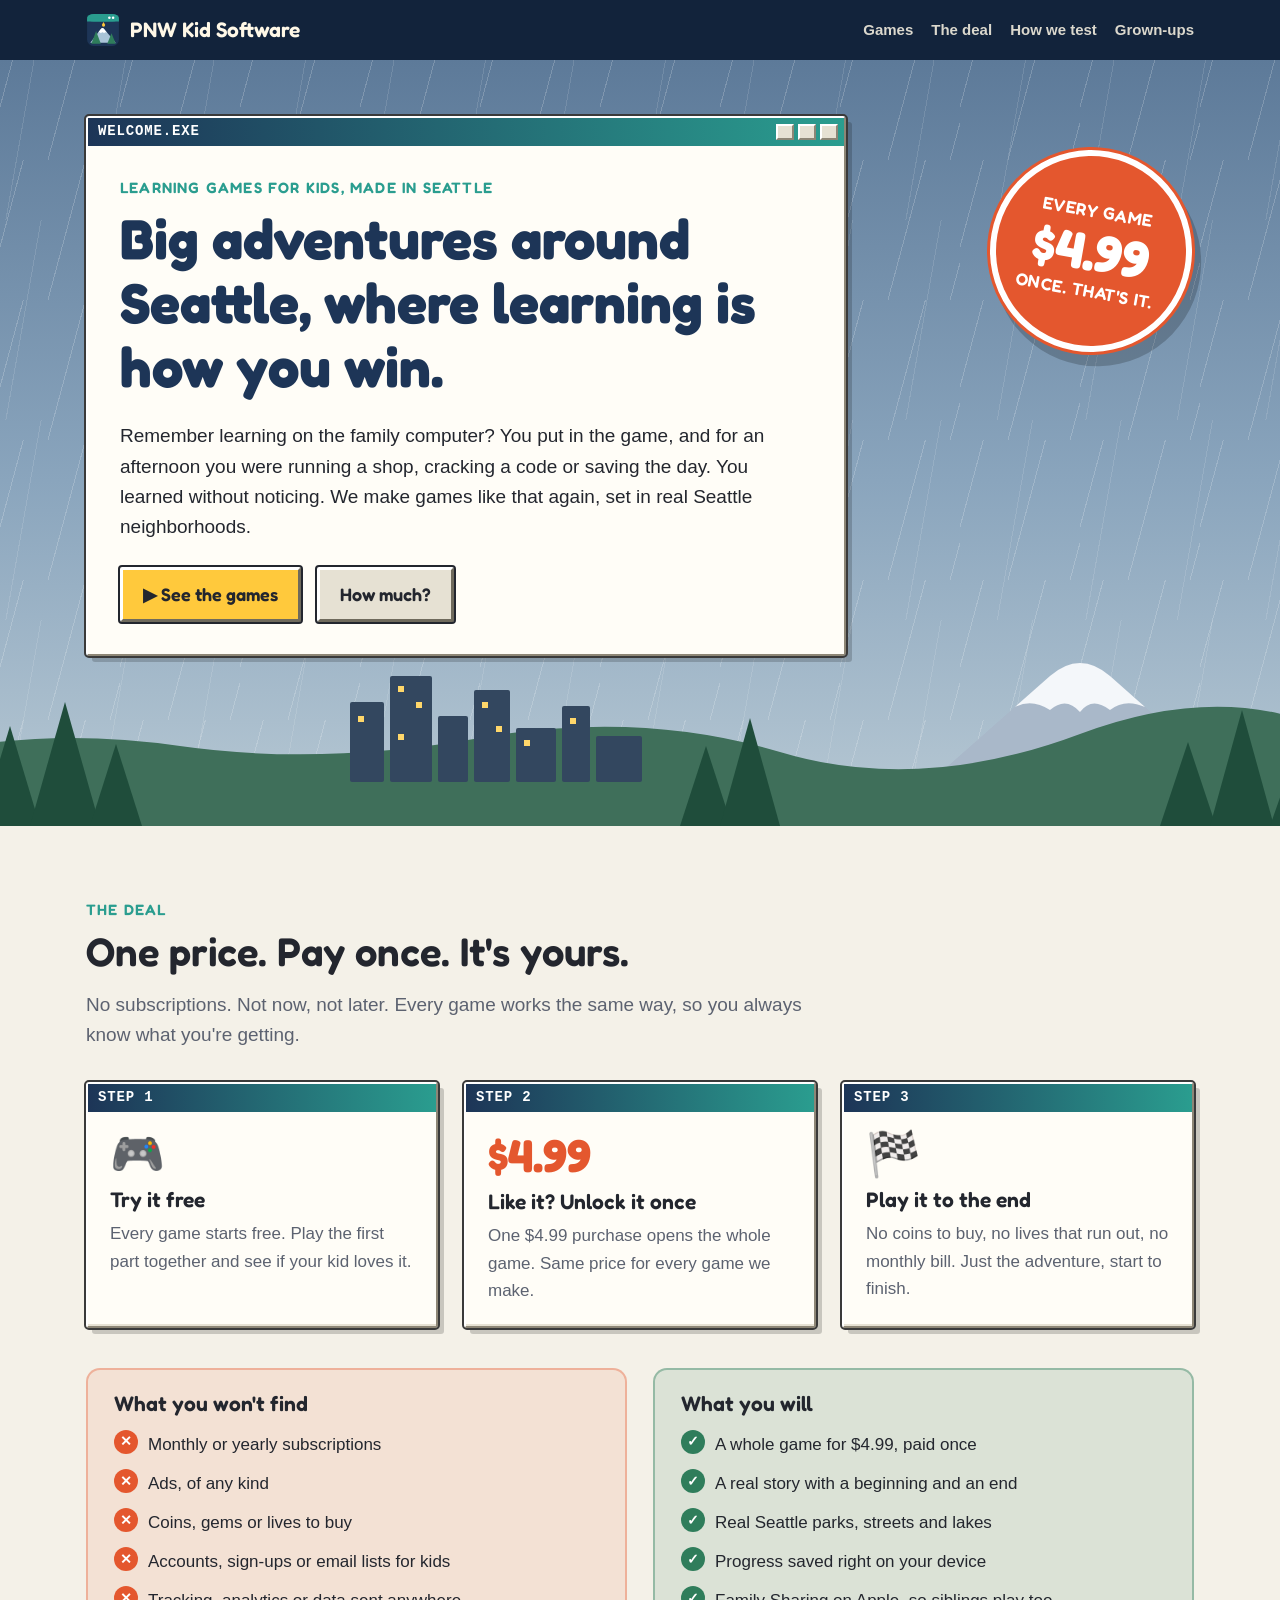
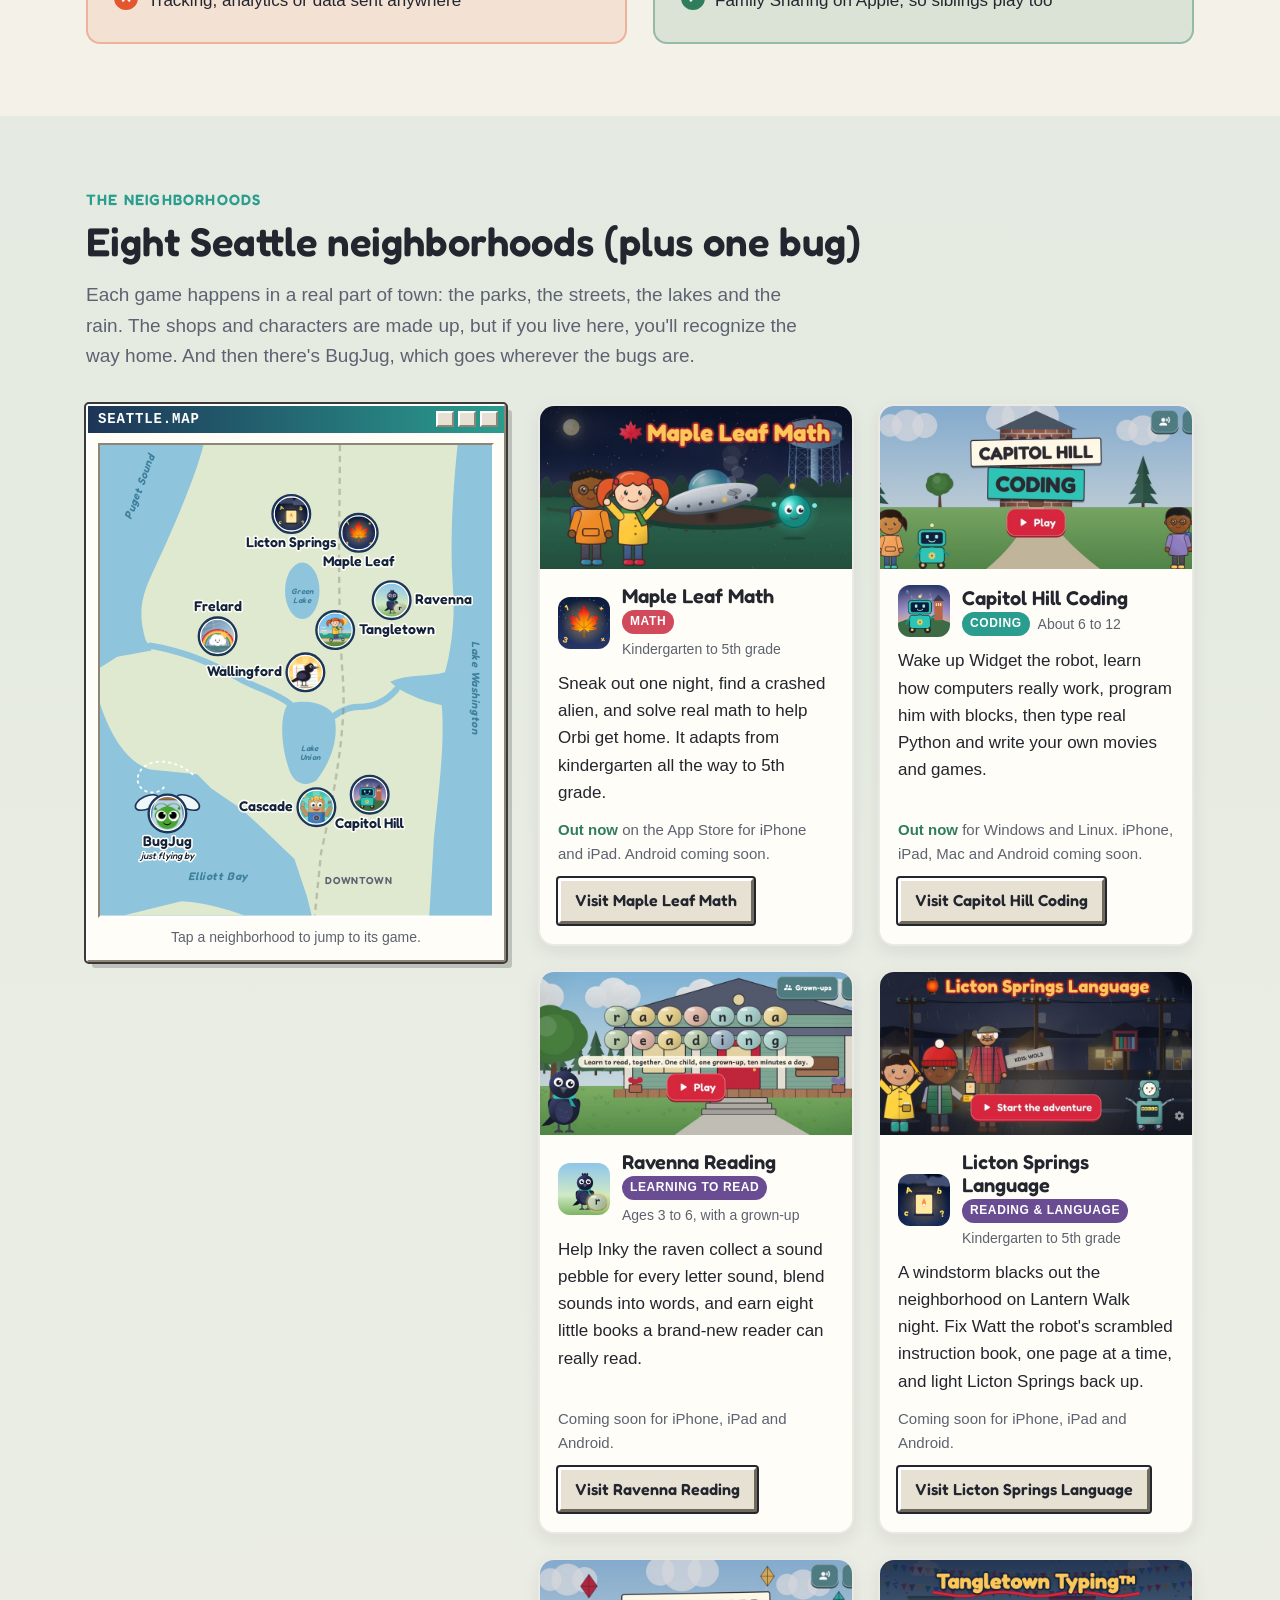
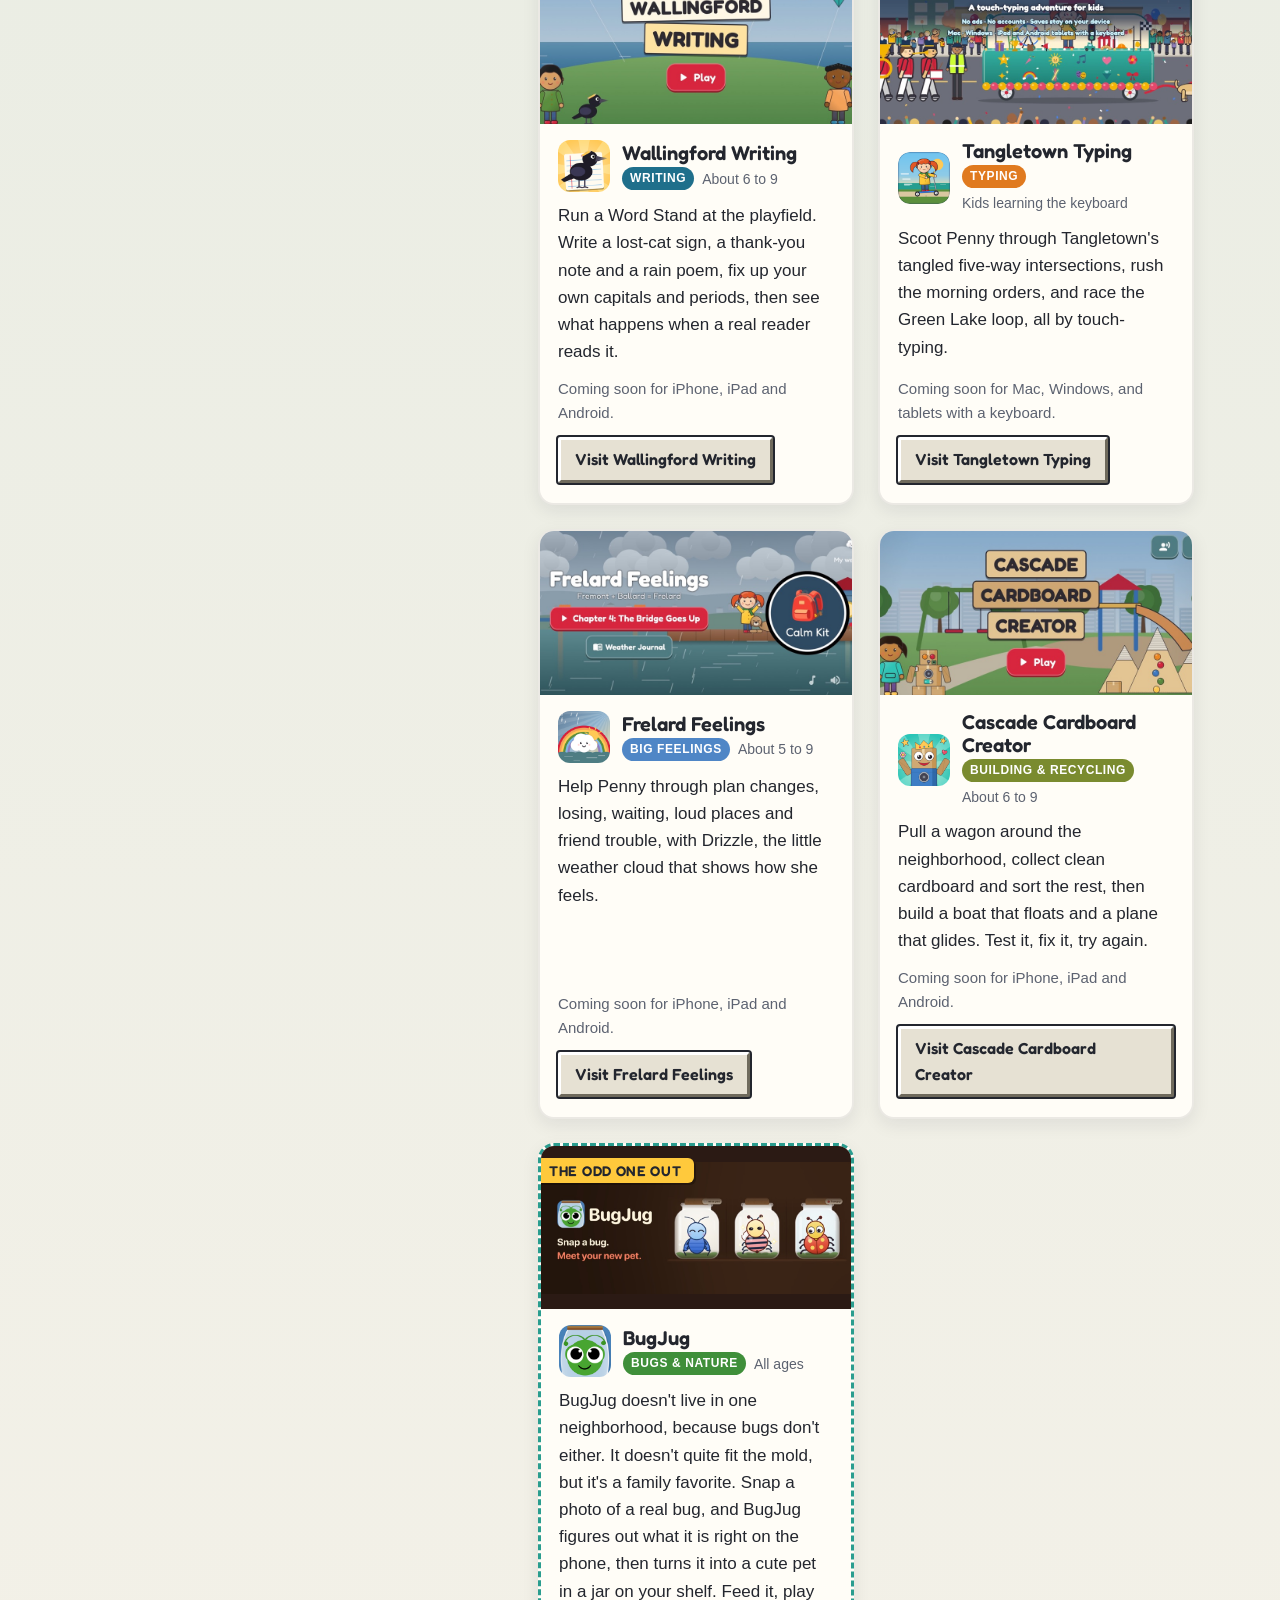
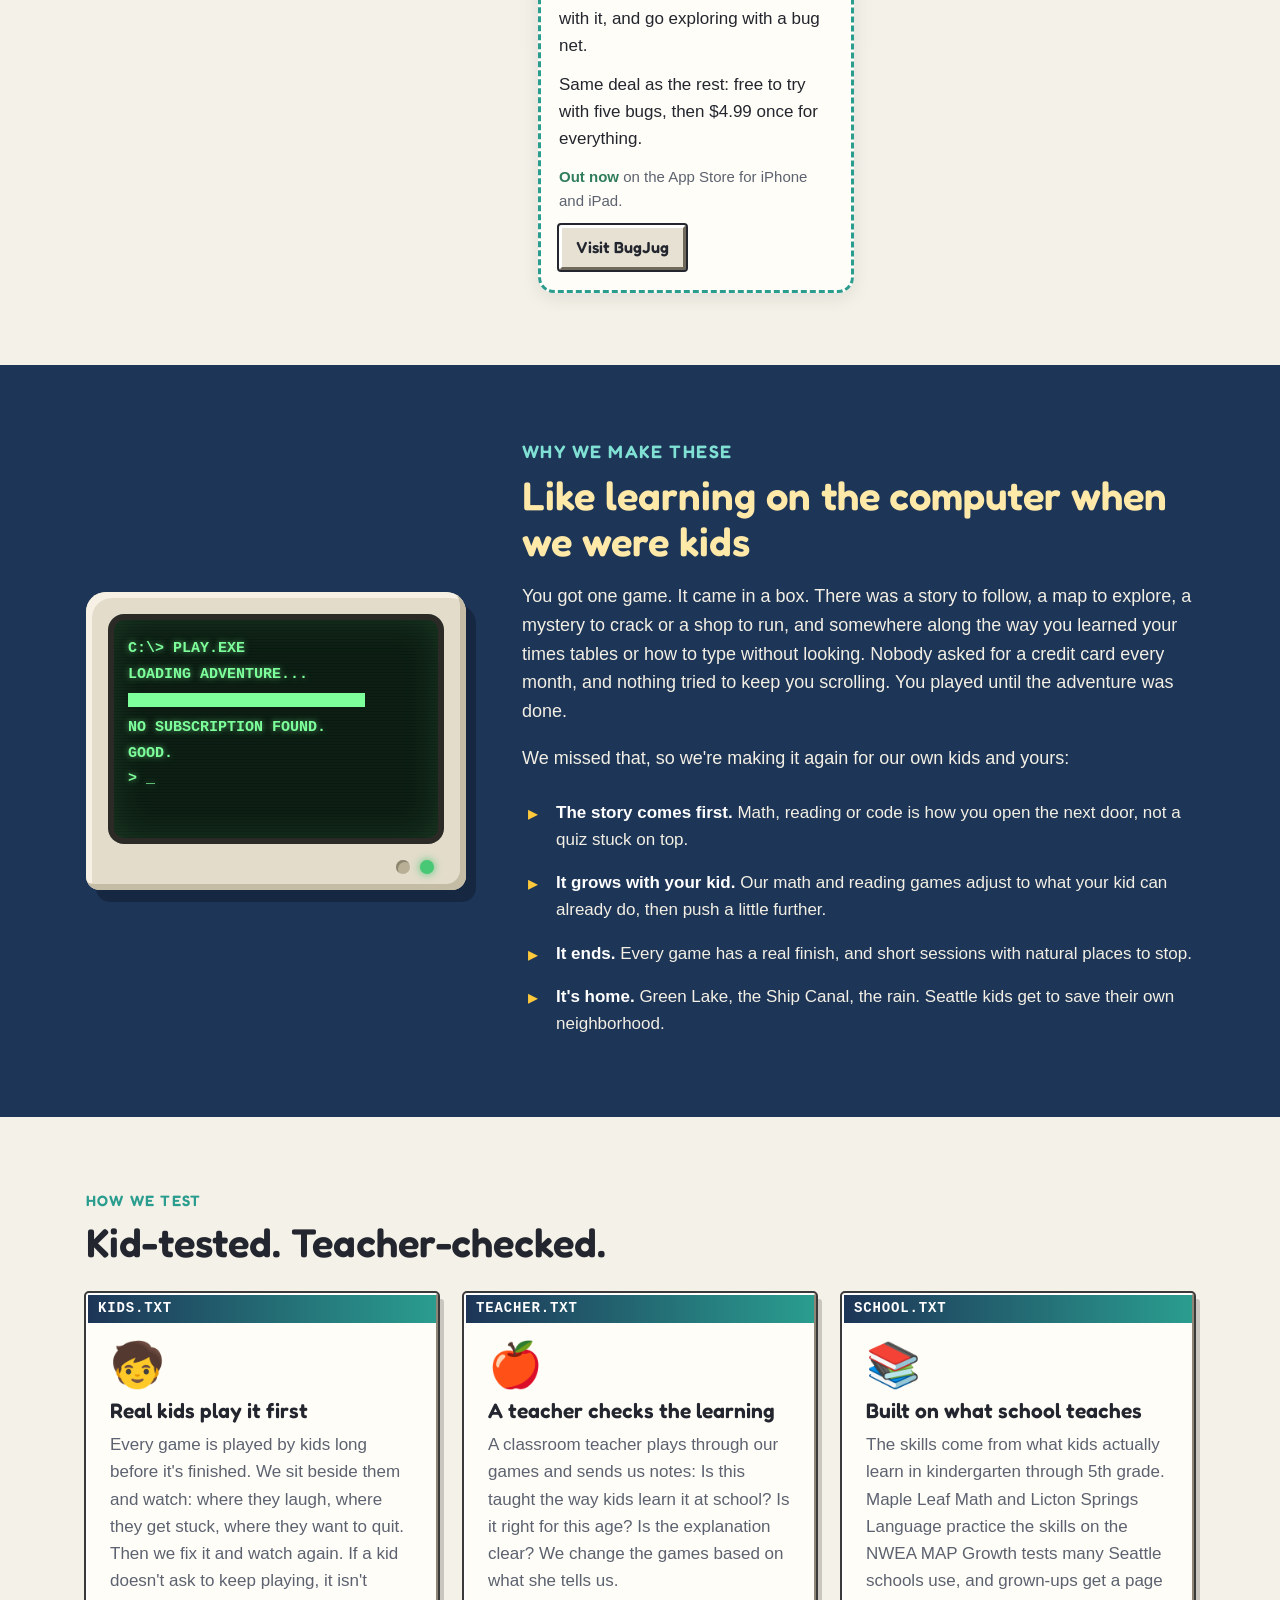
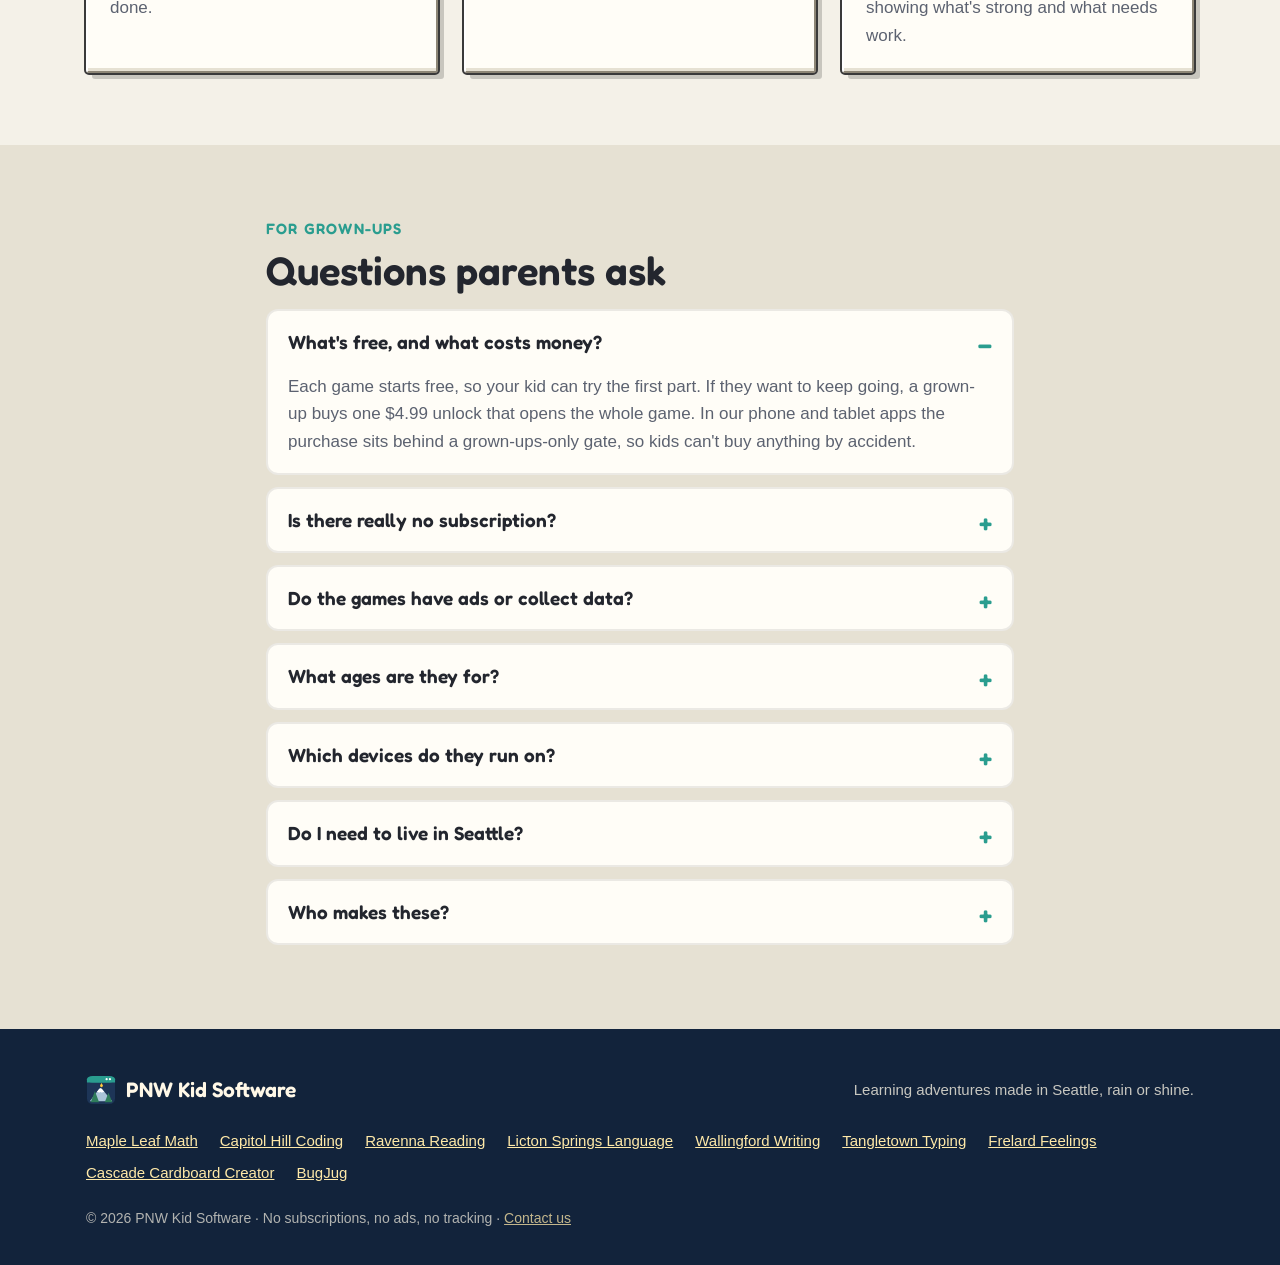
==== index.html @ d54034fb "Link the Licton Springs Language and Tangletown Typing sites Co-Authored-By: Claude Opus 5.5 <norepl" ====
<!doctype html>
<html lang="en">
<head>
<meta charset="utf-8">
<meta name="viewport" content="width=device-width, initial-scale=1">
<title>PNW Kid Software: Seattle Learning Adventures</title>
<meta name="description" content="Learning games for kids, set in real Seattle neighborhoods. Math, reading, writing, typing, coding, building and big feelings. Every game is free to try, then $4.99 once for the whole thing. No subscriptions, no ads, no accounts, no tracking. Kid-tested and teacher-checked.">
<meta name="theme-color" content="#1d3557">
<meta property="og:title" content="PNW Kid Software: Seattle Learning Adventures">
<meta property="og:description" content="Learning games like the ones we grew up with, set in real Seattle neighborhoods. Free to try, then $4.99 once. No subscriptions, ever.">
<meta property="og:type" content="website">
<link rel="icon" href="favicon.svg" type="image/svg+xml">
<link rel="stylesheet" href="style.css">
</head>
<body>

<header class="bar">
  <div class="wrap">
    <a class="brand" href="#top" aria-label="PNW Kid Software, home">
      <img src="favicon.svg" alt="" width="34" height="34">
      <span>PNW Kid Software</span>
    </a>
    <nav aria-label="Sections">
      <a href="#games">Games</a>
      <a href="#deal">The deal</a>
      <a href="#tested">How we test</a>
      <a href="#grownups">Grown-ups</a>
    </nav>
  </div>
</header>

<main id="top">

<!-- ============ Hero: a rainy Seattle desktop with one big window ============ -->
<section class="hero">
  <div class="rain" aria-hidden="true"></div>
  <svg class="skyline" viewBox="0 0 1440 220" preserveAspectRatio="xMidYMax slice" aria-hidden="true">
    <path class="mtn" d="M960 220 L1130 70 Q1160 44 1190 70 L1360 220 Z"/>
    <path class="snow" d="M1095 101 L1130 70 Q1160 44 1190 70 L1225 101 Q1205 92 1190 104 Q1172 90 1160 106 Q1146 90 1130 104 Q1112 92 1095 101 Z"/>
    <path class="hills" d="M0 220 V150 Q120 120 260 140 T560 132 T860 146 T1160 128 T1440 140 V220 Z"/>
    <g class="town">
      <rect x="430" y="96" width="34" height="80" rx="2"/><rect x="470" y="70" width="42" height="106" rx="2"/>
      <rect x="518" y="110" width="30" height="66" rx="2"/><rect x="554" y="84" width="36" height="92" rx="2"/>
      <rect x="596" y="122" width="40" height="54" rx="2"/><rect x="642" y="100" width="28" height="76" rx="2"/>
      <rect x="676" y="130" width="46" height="46" rx="2"/>
    </g>
    <g class="lights">
      <rect x="478" y="80" width="6" height="6"/><rect x="496" y="96" width="6" height="6"/><rect x="478" y="128" width="6" height="6"/>
      <rect x="562" y="96" width="6" height="6"/><rect x="576" y="120" width="6" height="6"/><rect x="438" y="110" width="6" height="6"/>
      <rect x="650" y="112" width="6" height="6"/><rect x="604" y="134" width="6" height="6"/>
    </g>
    <g class="trees">
      <path d="M60 220 L90 120 L120 220 Z"/><path d="M110 220 L145 96 L180 220 Z"/><path d="M170 220 L196 138 L222 220 Z"/>
      <path d="M760 220 L786 140 L812 220 Z"/><path d="M800 220 L830 112 L860 220 Z"/>
      <path d="M1240 220 L1268 136 L1296 220 Z"/><path d="M1290 220 L1322 104 L1354 220 Z"/><path d="M1350 220 L1376 146 L1402 220 Z"/>
    </g>
  </svg>

  <div class="wrap hero-inner">
    <div class="win hero-win">
      <div class="win-title"><span>WELCOME.EXE</span><span class="win-btns" aria-hidden="true"><i></i><i></i><i></i></span></div>
      <div class="win-body">
        <p class="kicker">Learning games for kids, made in Seattle</p>
        <h1>Big adventures around Seattle, where learning is how you win.</h1>
        <p class="lede">Remember learning on the family computer? You put in the game, and for an afternoon you were running a shop, cracking a code or saving the day. You learned without noticing. We make games like that again, set in real Seattle neighborhoods.</p>
        <div class="cta">
          <a class="btn btn-go" href="#games">&#9654;&nbsp;See the games</a>
          <a class="btn" href="#deal">How much?</a>
        </div>
      </div>
    </div>
    <div class="sticker" aria-label="Every game is $4.99, once. No subscription.">
      <span class="s-top">Every game</span>
      <span class="s-price">$4.99</span>
      <span class="s-bot">once. that's it.</span>
    </div>
  </div>
</section>

<!-- ============ The deal ============ -->
<section class="section deal" id="deal">
  <div class="wrap">
    <p class="kicker">The deal</p>
    <h2>One price. Pay once. It's yours.</h2>
    <p class="intro">No subscriptions. Not now, not later. Every game works the same way, so you always know what you're getting.</p>

    <ol class="steps">
      <li class="win">
        <div class="win-title"><span>STEP 1</span></div>
        <div class="win-body">
          <span class="big" aria-hidden="true">🎮</span>
          <h3>Try it free</h3>
          <p>Every game starts free. Play the first part together and see if your kid loves it.</p>
        </div>
      </li>
      <li class="win">
        <div class="win-title"><span>STEP 2</span></div>
        <div class="win-body">
          <span class="big price" aria-hidden="true">$4.99</span>
          <h3>Like it? Unlock it once</h3>
          <p>One $4.99 purchase opens the whole game. Same price for every game we make.</p>
        </div>
      </li>
      <li class="win">
        <div class="win-title"><span>STEP 3</span></div>
        <div class="win-body">
          <span class="big" aria-hidden="true">🏁</span>
          <h3>Play it to the end</h3>
          <p>No coins to buy, no lives that run out, no monthly bill. Just the adventure, start to finish.</p>
        </div>
      </li>
    </ol>

    <div class="compare">
      <div class="col no">
        <h3>What you won't find</h3>
        <ul>
          <li>Monthly or yearly subscriptions</li>
          <li>Ads, of any kind</li>
          <li>Coins, gems or lives to buy</li>
          <li>Accounts, sign-ups or email lists for kids</li>
          <li>Tracking, analytics or data sent anywhere</li>
        </ul>
      </div>
      <div class="col yes">
        <h3>What you will</h3>
        <ul>
          <li>A whole game for $4.99, paid once</li>
          <li>A real story with a beginning and an end</li>
          <li>Real Seattle parks, streets and lakes</li>
          <li>Progress saved right on your device</li>
          <li>Family Sharing on Apple, so siblings play too</li>
        </ul>
      </div>
    </div>
  </div>
</section>

<!-- ============ Games + map ============ -->
<section class="section games" id="games">
  <div class="wrap">
    <p class="kicker">The neighborhoods</p>
    <h2>Eight Seattle neighborhoods (plus one bug)</h2>
    <p class="intro">Each game happens in a real part of town: the parks, the streets, the lakes and the rain. The shops and characters are made up, but if you live here, you'll recognize the way home. And then there's BugJug, which goes wherever the bugs are.</p>

    <div class="games-layout">
      <div class="win map-win">
        <div class="win-title"><span>SEATTLE.MAP</span><span class="win-btns" aria-hidden="true"><i></i><i></i><i></i></span></div>
        <div class="win-body map-body">
          <svg class="map" viewBox="0 0 500 600" role="img" aria-labelledby="map-title">
            <title id="map-title">Map of Seattle showing the eight neighborhoods with a game</title>
            <defs>
              <clipPath id="round" clipPathUnits="objectBoundingBox"><circle cx=".5" cy=".5" r=".5"/></clipPath>
            </defs>
            <rect class="land" width="500" height="600"/>
            <!-- Puget Sound, north of the locks -->
            <path class="water" d="M0 0 H132 C122 40 92 110 72 152 C56 186 46 208 58 248 L66 262 L22 270 L0 284 Z"/>
            <!-- Puget Sound and Elliott Bay, south of Magnolia -->
            <path class="water" d="M0 330 C14 372 34 404 64 414 L124 420 L142 438 L180 464 L204 486 L248 528 L264 576 L270 600 H0 Z"/>
            <path class="land" d="M30 600 L104 582 Q140 584 184 600 Z"/>
            <!-- Lake Washington and Union Bay -->
            <path class="water" d="M500 0 H456 C450 60 446 120 450 180 C454 228 446 268 440 290 C420 296 392 292 370 302 C384 316 410 326 436 332 C440 382 432 440 426 500 L420 600 H500 Z"/>
            <!-- Lake Union -->
            <path class="water" d="M240 330 C270 322 300 334 300 352 C304 382 290 410 276 428 C260 438 245 430 240 410 C232 386 228 346 240 330 Z"/>
            <!-- Green Lake -->
            <ellipse class="water" cx="258" cy="186" rx="22" ry="36"/>
            <!-- Ship Canal and Montlake Cut -->
            <path class="canal" d="M64 256 C100 262 140 276 178 298 C204 312 224 316 242 330"/>
            <path class="canal" d="M378 312 C366 326 350 334 330 334 C316 334 306 340 298 346"/>
            <!-- I-5, faintly -->
            <path class="road" d="M306 0 C306 90 302 200 310 300 C314 360 300 440 282 520 L274 600"/>

            <text class="wlabel" x="40" y="96" transform="rotate(-70 40 96)">Puget Sound</text>
            <text class="wlabel" x="474" y="250" transform="rotate(90 474 250)">Lake Washington</text>
            <text class="wlabel small" x="268" y="390" text-anchor="middle">Lake</text>
            <text class="wlabel small" x="268" y="402" text-anchor="middle">Union</text>
            <text class="wlabel small" x="258" y="190" text-anchor="middle">Green</text>
            <text class="wlabel small" x="258" y="201" text-anchor="middle">Lake</text>
            <text class="wlabel" x="150" y="555" text-anchor="middle">Elliott Bay</text>
            <text class="plabel" x="330" y="560" text-anchor="middle">Downtown</text>

            <a href="#licton-springs-language" class="pin"><g transform="translate(244 88)"><circle r="24"/><image href="img/games/lictonspringslanguage-icon.png" x="-21" y="-21" width="42" height="42" clip-path="url(#round)"/><text y="42" text-anchor="middle">Licton Springs</text></g></a>
            <a href="#maple-leaf-math" class="pin"><g transform="translate(330 112)"><circle r="24"/><image href="img/games/mapleleafmath-icon.png" x="-21" y="-21" width="42" height="42" clip-path="url(#round)"/><text y="42" text-anchor="middle">Maple Leaf</text></g></a>
            <a href="#ravenna-reading" class="pin"><g transform="translate(372 198)"><circle r="24"/><image href="img/games/ravennareading-icon.png" x="-21" y="-21" width="42" height="42" clip-path="url(#round)"/><text x="30" y="5">Ravenna</text></g></a>
            <a href="#tangletown-typing" class="pin"><g transform="translate(300 236)"><circle r="24"/><image href="img/games/tangletowntyping-icon.png" x="-21" y="-21" width="42" height="42" clip-path="url(#round)"/><text x="30" y="5">Tangletown</text></g></a>
            <a href="#wallingford-writing" class="pin"><g transform="translate(262 290)"><circle r="24"/><image href="img/games/wallingfordwriting-icon.png" x="-21" y="-21" width="42" height="42" clip-path="url(#round)"/><text x="-30" y="5" text-anchor="end">Wallingford</text></g></a>
            <a href="#frelard-feelings" class="pin"><g transform="translate(150 244)"><circle r="24"/><image href="img/games/frelardfeelings-icon.png" x="-21" y="-21" width="42" height="42" clip-path="url(#round)"/><text y="-32" text-anchor="middle">Frelard</text></g></a>
            <a href="#cascade-cardboard-creator" class="pin"><g transform="translate(276 462)"><circle r="24"/><image href="img/games/cascadecardboardcreator-icon.png" x="-21" y="-21" width="42" height="42" clip-path="url(#round)"/><text x="-30" y="5" text-anchor="end">Cascade</text></g></a>
            <!-- BugJug isn't from one neighborhood, so it flies over the Sound -->
            <path class="trail" d="M118 420 C96 400 60 398 50 418 C40 440 70 452 82 436"/>
            <a href="#bugjug" class="pin pin-fly"><g transform="translate(86 470)"><g class="bob"><ellipse class="wing" cx="-26" cy="-14" rx="16" ry="8" transform="rotate(-25 -26 -14)"/><ellipse class="wing" cx="26" cy="-14" rx="16" ry="8" transform="rotate(25 26 -14)"/><circle r="24"/><image href="img/games/bugjug-icon.png" x="-21" y="-21" width="42" height="42" clip-path="url(#round)"/></g><text y="42" text-anchor="middle">BugJug</text><text class="sub" y="58" text-anchor="middle">just flying by</text></g></a>
            <a href="#capitol-hill-coding" class="pin"><g transform="translate(344 446)"><circle r="24"/><image href="img/games/capitolhillcoding-icon.png" x="-21" y="-21" width="42" height="42" clip-path="url(#round)"/><text x="0" y="42" text-anchor="middle">Capitol Hill</text></g></a>
          </svg>
          <p class="map-note">Tap a neighborhood to jump to its game.</p>
        </div>
      </div>

      <div class="cards">

        <article class="card" id="maple-leaf-math">
          <img class="shot" src="img/games/mapleleafmath.jpg" alt="Maple Leaf Math: Penny, her friend and a little alien beside a crashed spaceship at night" loading="lazy" width="800" height="420">
          <div class="card-body">
            <div class="card-head">
              <img src="img/games/mapleleafmath-icon.png" alt="" width="52" height="52" loading="lazy">
              <div><h3>Maple Leaf Math</h3><p class="tags"><span class="tag t-math">Math</span><span>Kindergarten to 5th grade</span></p></div>
            </div>
            <p>Sneak out one night, find a crashed alien, and solve real math to help Orbi get home. It adapts from kindergarten all the way to 5th grade.</p>
            <p class="status live"><b>Out now</b> on the App Store for iPhone and iPad. Android coming soon.</p>
            <a class="btn btn-small" href="https://mapleleafmath.github.io/">Visit Maple Leaf Math</a>
          </div>
        </article>

        <article class="card" id="capitol-hill-coding">
          <img class="shot" src="img/games/capitolhillcoding.jpg" alt="Capitol Hill Coding: two kids and Widget the robot" loading="lazy" width="800" height="420">
          <div class="card-body">
            <div class="card-head">
              <img src="img/games/capitolhillcoding-icon.png" alt="" width="52" height="52" loading="lazy">
              <div><h3>Capitol Hill Coding</h3><p class="tags"><span class="tag t-code">Coding</span><span>About 6 to 12</span></p></div>
            </div>
            <p>Wake up Widget the robot, learn how computers really work, program him with blocks, then type real Python and write your own movies and games.</p>
            <p class="status live"><b>Out now</b> for Windows and Linux. iPhone, iPad, Mac and Android coming soon.</p>
            <a class="btn btn-small" href="https://capitolhillcoding.github.io/">Visit Capitol Hill Coding</a>
          </div>
        </article>

        <article class="card" id="ravenna-reading">
          <img class="shot" src="img/games/ravennareading.jpg" alt="Ravenna Reading: Inky the raven" loading="lazy" width="800" height="420">
          <div class="card-body">
            <div class="card-head">
              <img src="img/games/ravennareading-icon.png" alt="" width="52" height="52" loading="lazy">
              <div><h3>Ravenna Reading</h3><p class="tags"><span class="tag t-read">Learning to read</span><span>Ages 3 to 6, with a grown-up</span></p></div>
            </div>
            <p>Help Inky the raven collect a sound pebble for every letter sound, blend sounds into words, and earn eight little books a brand-new reader can really read.</p>
            <p class="status">Coming soon for iPhone, iPad and Android.</p>
            <a class="btn btn-small" href="https://ravennareading.github.io/">Visit Ravenna Reading</a>
          </div>
        </article>

        <article class="card" id="licton-springs-language">
          <img class="shot" src="img/games/lictonspringslanguage.jpg" alt="Licton Springs Language: Wren and Watt the robot on Lantern Walk night" loading="lazy" width="800" height="420">
          <div class="card-body">
            <div class="card-head">
              <img src="img/games/lictonspringslanguage-icon.png" alt="" width="52" height="52" loading="lazy">
              <div><h3>Licton Springs Language</h3><p class="tags"><span class="tag t-read">Reading &amp; language</span><span>Kindergarten to 5th grade</span></p></div>
            </div>
            <p>A windstorm blacks out the neighborhood on Lantern Walk night. Fix Watt the robot's scrambled instruction book, one page at a time, and light Licton Springs back up.</p>
            <p class="status">Coming soon for iPhone, iPad and Android.</p>
            <a class="btn btn-small" href="https://lictonspringslanguage.github.io/">Visit Licton Springs Language</a>
          </div>
        </article>

        <article class="card" id="wallingford-writing">
          <img class="shot" src="img/games/wallingfordwriting.jpg" alt="Wallingford Writing: Juno at her Word Stand" loading="lazy" width="800" height="420">
          <div class="card-body">
            <div class="card-head">
              <img src="img/games/wallingfordwriting-icon.png" alt="" width="52" height="52" loading="lazy">
              <div><h3>Wallingford Writing</h3><p class="tags"><span class="tag t-write">Writing</span><span>About 6 to 9</span></p></div>
            </div>
            <p>Run a Word Stand at the playfield. Write a lost-cat sign, a thank-you note and a rain poem, fix up your own capitals and periods, then see what happens when a real reader reads it.</p>
            <p class="status">Coming soon for iPhone, iPad and Android.</p>
            <a class="btn btn-small" href="https://wallingford-writing.github.io/">Visit Wallingford Writing</a>
          </div>
        </article>

        <article class="card" id="tangletown-typing">
          <img class="shot" src="img/games/tangletowntyping.jpg" alt="Tangletown Typing: a neighborhood parade with a typing float" loading="lazy" width="800" height="450">
          <div class="card-body">
            <div class="card-head">
              <img src="img/games/tangletowntyping-icon.png" alt="" width="52" height="52" loading="lazy">
              <div><h3>Tangletown Typing</h3><p class="tags"><span class="tag t-type">Typing</span><span>Kids learning the keyboard</span></p></div>
            </div>
            <p>Scoot Penny through Tangletown's tangled five-way intersections, rush the morning orders, and race the Green Lake loop, all by touch-typing.</p>
            <p class="status">Coming soon for Mac, Windows, and tablets with a keyboard.</p>
            <a class="btn btn-small" href="https://tangletown-typing.github.io/">Visit Tangletown Typing</a>
          </div>
        </article>

        <article class="card" id="frelard-feelings">
          <img class="shot" src="img/games/frelardfeelings.jpg" alt="Frelard Feelings: Penny and Drizzle, her little weather cloud" loading="lazy" width="800" height="420">
          <div class="card-body">
            <div class="card-head">
              <img src="img/games/frelardfeelings-icon.png" alt="" width="52" height="52" loading="lazy">
              <div><h3>Frelard Feelings</h3><p class="tags"><span class="tag t-feel">Big feelings</span><span>About 5 to 9</span></p></div>
            </div>
            <p>Help Penny through plan changes, losing, waiting, loud places and friend trouble, with Drizzle, the little weather cloud that shows how she feels.</p>
            <p class="status">Coming soon for iPhone, iPad and Android.</p>
            <a class="btn btn-small" href="https://frelardfeelings.github.io/">Visit Frelard Feelings</a>
          </div>
        </article>

        <article class="card" id="cascade-cardboard-creator">
          <img class="shot" src="img/games/cascadecardboardcreator.jpg" alt="Cascade Cardboard Creator: kids with a wagon full of cardboard and Flap the Box Bot" loading="lazy" width="800" height="420">
          <div class="card-body">
            <div class="card-head">
              <img src="img/games/cascadecardboardcreator-icon.png" alt="" width="52" height="52" loading="lazy">
              <div><h3>Cascade Cardboard Creator</h3><p class="tags"><span class="tag t-make">Building &amp; recycling</span><span>About 6 to 9</span></p></div>
            </div>
            <p>Pull a wagon around the neighborhood, collect clean cardboard and sort the rest, then build a boat that floats and a plane that glides. Test it, fix it, try again.</p>
            <p class="status">Coming soon for iPhone, iPad and Android.</p>
            <a class="btn btn-small" href="https://cascadecardboardcreator.github.io/">Visit Cascade Cardboard Creator</a>
          </div>
        </article>

        <article class="card card-bonus" id="bugjug">
          <p class="ribbon">The odd one out</p>
          <img class="shot shot-contain" src="img/games/bugjug.jpg" alt="BugJug: three cartoon bug pets in glass jars on a shelf" loading="lazy" width="900" height="385">
          <div class="card-body">
            <div class="card-head">
              <img src="img/games/bugjug-icon.png" alt="" width="52" height="52" loading="lazy">
              <div><h3>BugJug</h3><p class="tags"><span class="tag t-bug">Bugs &amp; nature</span><span>All ages</span></p></div>
            </div>
            <p>BugJug doesn't live in one neighborhood, because bugs don't either. It doesn't quite fit the mold, but it's a family favorite. Snap a photo of a real bug, and BugJug figures out what it is right on the phone, then turns it into a cute pet in a jar on your shelf. Feed it, play with it, and go exploring with a bug net.</p>
            <p>Same deal as the rest: free to try with five bugs, then $4.99 once for everything.</p>
            <p class="status live"><b>Out now</b> on the App Store for iPhone and iPad.</p>
            <a class="btn btn-small" href="https://timothycrosley.github.io/bug-jug.github.io/">Visit BugJug</a>
          </div>
        </article>

      </div>
    </div>
  </div>
</section>

<!-- ============ Like when we were kids ============ -->
<section class="section retro" id="why">
  <div class="wrap retro-inner">
    <div class="crt" aria-hidden="true">
      <div class="crt-screen">
        <p>C:\&gt; PLAY.EXE</p>
        <p>LOADING ADVENTURE...</p>
        <p class="bar-load"><span></span></p>
        <p>NO SUBSCRIPTION FOUND.</p>
        <p>GOOD.</p>
        <p class="cursor">&gt; _</p>
      </div>
      <div class="crt-chin"><i></i><i></i></div>
    </div>
    <div>
      <p class="kicker">Why we make these</p>
      <h2>Like learning on the computer when we were kids</h2>
      <p>You got one game. It came in a box. There was a story to follow, a map to explore, a mystery to crack or a shop to run, and somewhere along the way you learned your times tables or how to type without looking. Nobody asked for a credit card every month, and nothing tried to keep you scrolling. You played until the adventure was done.</p>
      <p>We missed that, so we're making it again for our own kids and yours:</p>
      <ul class="ticks">
        <li><b>The story comes first.</b> Math, reading or code is how you open the next door, not a quiz stuck on top.</li>
        <li><b>It grows with your kid.</b> Our math and reading games adjust to what your kid can already do, then push a little further.</li>
        <li><b>It ends.</b> Every game has a real finish, and short sessions with natural places to stop.</li>
        <li><b>It's home.</b> Green Lake, the Ship Canal, the rain. Seattle kids get to save their own neighborhood.</li>
      </ul>
    </div>
  </div>
</section>

<!-- ============ Kid-tested, teacher-checked ============ -->
<section class="section tested" id="tested">
  <div class="wrap">
    <p class="kicker">How we test</p>
    <h2>Kid-tested. Teacher-checked.</h2>
    <div class="test-grid">
      <div class="win">
        <div class="win-title"><span>KIDS.TXT</span></div>
        <div class="win-body">
          <span class="big" aria-hidden="true">🧒</span>
          <h3>Real kids play it first</h3>
          <p>Every game is played by kids long before it's finished. We sit beside them and watch: where they laugh, where they get stuck, where they want to quit. Then we fix it and watch again. If a kid doesn't ask to keep playing, it isn't done.</p>
        </div>
      </div>
      <div class="win">
        <div class="win-title"><span>TEACHER.TXT</span></div>
        <div class="win-body">
          <span class="big" aria-hidden="true">🍎</span>
          <h3>A teacher checks the learning</h3>
          <p>A classroom teacher plays through our games and sends us notes: Is this taught the way kids learn it at school? Is it right for this age? Is the explanation clear? We change the games based on what she tells us.</p>
        </div>
      </div>
      <div class="win">
        <div class="win-title"><span>SCHOOL.TXT</span></div>
        <div class="win-body">
          <span class="big" aria-hidden="true">📚</span>
          <h3>Built on what school teaches</h3>
          <p>The skills come from what kids actually learn in kindergarten through 5th grade. Maple Leaf Math and Licton Springs Language practice the skills on the NWEA MAP Growth tests many Seattle schools use, and grown-ups get a page showing what's strong and what needs work.</p>
        </div>
      </div>
    </div>
  </div>
</section>

<!-- ============ Grown-ups ============ -->
<section class="section faq" id="grownups">
  <div class="wrap narrow">
    <p class="kicker">For grown-ups</p>
    <h2>Questions parents ask</h2>

    <details open>
      <summary>What's free, and what costs money?</summary>
      <p>Each game starts free, so your kid can try the first part. If they want to keep going, a grown-up buys one $4.99 unlock that opens the whole game. In our phone and tablet apps the purchase sits behind a grown-ups-only gate, so kids can't buy anything by accident.</p>
    </details>
    <details>
      <summary>Is there really no subscription?</summary>
      <p>Really. There's no monthly or yearly fee, no coins or gems to buy, and nothing else to unlock after the $4.99. On iPhone, iPad and Mac, Family Sharing is turned on, so one purchase covers the kids in your family.</p>
    </details>
    <details>
      <summary>Do the games have ads or collect data?</summary>
      <p>No ads, no accounts, no analytics and no tracking. Progress is saved on your device and doesn't get sent anywhere. Each game has its own privacy page with the details. This website has no cookies or trackers either.</p>
    </details>
    <details>
      <summary>What ages are they for?</summary>
      <p>Ravenna Reading is for ages 3 to 6, played with a grown-up. Most of the others are for about 5 to 9, and Maple Leaf Math, Licton Springs Language and Capitol Hill Coding stretch up to 5th grade and beyond. Each game's card above lists its ages.</p>
    </details>
    <details>
      <summary>Which devices do they run on?</summary>
      <p>Most of our games are for iPhone, iPad and Android. Capitol Hill Coding also runs on Windows, Linux and Mac, and Tangletown Typing is made for computers and tablets with a real keyboard. Each card above says where a game is available today.</p>
    </details>
    <details>
      <summary>Do I need to live in Seattle?</summary>
      <p>Not at all. The neighborhoods give every game a real, rainy, friendly place to explore, and kids anywhere can enjoy them. Seattle kids just get the bonus of recognizing the way home.</p>
    </details>
    <details>
      <summary>Who makes these?</summary>
      <p>We're a small family studio in Seattle. We started by making games for our own kid, and kept going. Questions, ideas or a bug to report? Email <a href="mailto:bugjugapp@gmail.com">bugjugapp@gmail.com</a>. A real person reads every message.</p>
    </details>
  </div>
</section>

</main>

<footer class="foot">
  <div class="wrap">
    <div class="foot-top">
      <a class="brand" href="#top"><img src="favicon.svg" alt="" width="30" height="30"><span>PNW Kid Software</span></a>
      <p>Learning adventures made in Seattle, rain or shine.</p>
    </div>
    <ul class="foot-links">
      <li><a href="https://mapleleafmath.github.io/">Maple Leaf Math</a></li>
      <li><a href="https://capitolhillcoding.github.io/">Capitol Hill Coding</a></li>
      <li><a href="https://ravennareading.github.io/">Ravenna Reading</a></li>
      <li><a href="https://lictonspringslanguage.github.io/">Licton Springs Language</a></li>
      <li><a href="https://wallingford-writing.github.io/">Wallingford Writing</a></li>
      <li><a href="https://tangletown-typing.github.io/">Tangletown Typing</a></li>
      <li><a href="https://frelardfeelings.github.io/">Frelard Feelings</a></li>
      <li><a href="https://cascadecardboardcreator.github.io/">Cascade Cardboard Creator</a></li>
      <li><a href="https://timothycrosley.github.io/bug-jug.github.io/">BugJug</a></li>
    </ul>
    <p class="fine">© 2026 PNW Kid Software · No subscriptions, no ads, no tracking · <a href="mailto:bugjugapp@gmail.com">Contact us</a></p>
  </div>
</footer>

</body>
</html>
---- style.css ----
/* PNW Kid Software: rainy Seattle blues, evergreen, raincoat yellow,
   and the beveled windows of a 90s family computer. */
@font-face {
  font-family: "Fredoka";
  src: url(fonts/Fredoka-Variable.ttf) format("truetype");
  font-weight: 300 700;
  font-display: swap;
}

:root {
  --navy: #1d3557;
  --navy-deep: #12233b;
  --teal: #2a9d8f;
  --yellow: #ffc93c;
  --yellow-deep: #e9a800;
  --red: #e4572e;
  --green: #2f7d5b;

  --bg: #f4f1e8;
  --ink: #23262e;
  --muted: #5c6270;
  --link: #1f6f8b;

  --panel: #e6e1d3;      /* the beige of an old computer */
  --panel-2: #fffdf7;    /* inside a window */
  --hi: #ffffff;         /* bevel highlight */
  --lo: #8d8676;         /* bevel shadow */
  --edge: #3a3a3a;       /* outer window edge */

  --land: #dfe9cf;
  --water: #8ec5dc;
  --water-ink: #3d7f9c;
}
@media (prefers-color-scheme: dark) {
  :root {
    --bg: #141a23;
    --ink: #eef0f3;
    --muted: #a9b1bf;
    --link: #ffd36b;
    --panel: #2a3240;
    --panel-2: #1c2330;
    --hi: #4a5568;
    --lo: #0b0f15;
    --edge: #05070a;
    --land: #2a3a2f;
    --water: #1f4a63;
    --water-ink: #8ec5dc;
  }
}

* { box-sizing: border-box; }
html { -webkit-text-size-adjust: 100%; scroll-behavior: smooth; }
@media (prefers-reduced-motion: reduce) { html { scroll-behavior: auto; } }
body {
  margin: 0;
  background: var(--bg);
  color: var(--ink);
  font: 17px/1.6 ui-rounded, "SF Pro Rounded", -apple-system, BlinkMacSystemFont, "Segoe UI", Roboto, Helvetica, Arial, sans-serif;
}
h1, h2, h3, .brand, .kicker, .btn, .sticker, summary { font-family: "Fredoka", ui-rounded, sans-serif; }
h1, h2, h3 { line-height: 1.15; margin: 0 0 .4em; }
h2 { font-size: clamp(28px, 4vw, 40px); font-weight: 600; }
h3 { font-size: 21px; font-weight: 600; }
img { max-width: 100%; display: block; }
a { color: var(--link); }
.wrap { max-width: 1140px; margin: 0 auto; padding: 0 16px; }
.narrow { max-width: 780px; }
.kicker {
  margin: 0 0 6px; font-weight: 600; font-size: 15px; letter-spacing: .08em; text-transform: uppercase; color: var(--teal);
}
@media (prefers-color-scheme: dark) { .kicker { color: #6fd3c6; } }
.intro { font-size: 19px; color: var(--muted); max-width: 720px; margin: 0 0 32px; }

/* ---------- Top bar ---------- */
.bar { background: var(--navy-deep); color: #fff8e7; position: sticky; top: 0; z-index: 10; }
.bar .wrap { display: flex; align-items: center; justify-content: space-between; gap: 12px; min-height: 60px; flex-wrap: wrap; }
.brand { display: flex; align-items: center; gap: 10px; color: inherit; text-decoration: none; font-weight: 600; font-size: 21px; }
.bar nav { display: flex; gap: 18px; font-size: 15px; flex-wrap: wrap; }
.bar nav a { color: #fff8e7; opacity: .85; text-decoration: none; font-weight: 600; }
.bar nav a:hover { opacity: 1; text-decoration: underline; }
@media (max-width: 620px) {
  .bar { position: static; }
  .bar .wrap { padding-top: 8px; padding-bottom: 8px; }
  .bar nav { gap: 14px; font-size: 14px; }
}

/* ---------- Retro windows ---------- */
.win {
  background: var(--panel);
  border: 2px solid; border-color: var(--hi) var(--lo) var(--lo) var(--hi);
  outline: 2px solid var(--edge);
  box-shadow: 6px 6px 0 rgba(0,0,0,.18);
  border-radius: 3px;
}
.win-title {
  display: flex; align-items: center; justify-content: space-between; gap: 8px;
  background: linear-gradient(90deg, var(--navy), var(--teal));
  color: #fff; padding: 4px 6px 4px 10px;
  font: 600 14px/1.4 ui-monospace, "SF Mono", Menlo, Consolas, monospace; letter-spacing: .06em;
}
.win-btns { display: flex; gap: 4px; }
.win-btns i {
  width: 18px; height: 16px; background: var(--panel); display: block;
  border: 2px solid; border-color: var(--hi) var(--lo) var(--lo) var(--hi);
}
.win-body { padding: 20px 22px 22px; }

/* Chunky beveled buttons */
.btn {
  display: inline-block; text-decoration: none; font-weight: 600; font-size: 18px;
  color: #23262e; background: #e6e1d3;
  padding: 10px 20px; border: 3px solid; border-color: #fff #6f6a5c #6f6a5c #fff;
  outline: 2px solid #23262e; border-radius: 2px;
}
.btn:hover { filter: brightness(1.05); }
.btn:active { border-color: #6f6a5c #fff #fff #6f6a5c; transform: translate(1px, 1px); }
.btn:focus-visible { outline: 3px dashed var(--yellow-deep); outline-offset: 3px; }
.btn-go { background: var(--yellow); }
.btn-small { font-size: 16px; padding: 7px 14px; }

/* ---------- Hero ---------- */
.hero {
  position: relative; overflow: hidden; isolation: isolate;
  background: linear-gradient(180deg, #5d7a99 0%, #8aa5bd 55%, #b8c9d4 100%);
  padding: 56px 0 170px;
}
@media (prefers-color-scheme: dark) {
  .hero { background: linear-gradient(180deg, #0f1a2b 0%, #1d3048 60%, #2b4560 100%); }
}
.rain {
  position: absolute; inset: -40px 0 0; z-index: -1; opacity: .35;
  background-image:
    repeating-linear-gradient(105deg, transparent 0 22px, rgba(255,255,255,.55) 22px 23px, transparent 23px 60px),
    repeating-linear-gradient(100deg, transparent 0 40px, rgba(255,255,255,.35) 40px 41px, transparent 41px 90px);
  background-size: 120px 140px, 180px 200px;
  animation: rain 1.1s linear infinite;
}
@keyframes rain { to { background-position: -20px 140px, -30px 200px; } }
@media (prefers-reduced-motion: reduce) { .rain { animation: none; } }

.skyline { position: absolute; left: 0; right: 0; bottom: 0; width: 100%; height: 220px; z-index: -1; }
.skyline .mtn { fill: #a9b8c9; }
.skyline .snow { fill: #f4f7fa; }
.skyline .hills { fill: #3f6f5a; }
.skyline .town rect { fill: #33475f; }
.skyline .lights rect { fill: #ffd76a; }
.skyline .trees path { fill: #1f4d3b; }
@media (prefers-color-scheme: dark) {
  .skyline .mtn { fill: #3a4a60; }
  .skyline .snow { fill: #c9d4e0; }
  .skyline .hills { fill: #1d3a2e; }
  .skyline .town rect { fill: #1a2638; }
  .skyline .trees path { fill: #10261d; }
}

.hero-inner { position: relative; }
.hero-win { max-width: 760px; }
.hero-win .win-body { background: var(--panel-2); padding: 30px 32px 32px; }
.hero h1 { font-size: clamp(32px, 5.4vw, 56px); font-weight: 700; color: var(--navy); }
@media (prefers-color-scheme: dark) { .hero h1 { color: #ffe9a8; } }
.lede { font-size: 19px; margin: 0 0 24px; color: var(--ink); }
.cta { display: flex; gap: 16px; flex-wrap: wrap; }

.sticker {
  position: absolute; right: 24px; top: 40px;
  width: 190px; height: 190px; border-radius: 50%;
  background: var(--red); color: #fff;
  display: flex; flex-direction: column; align-items: center; justify-content: center;
  transform: rotate(10deg);
  box-shadow: 0 0 0 6px #fff, 0 0 0 9px var(--red), 8px 10px 0 9px rgba(0,0,0,.2);
  text-align: center; line-height: 1.05;
}
.s-top, .s-bot { font-size: 17px; font-weight: 600; text-transform: uppercase; letter-spacing: .04em; }
.s-price { font-size: 52px; font-weight: 700; margin: 4px 0; }
@media (max-width: 1000px) {
  .sticker { position: relative; right: auto; top: auto; margin: 36px 0 0 auto; width: 150px; height: 150px; }
  .s-price { font-size: 40px; } .s-top, .s-bot { font-size: 14px; }
}
@media (max-width: 620px) {
  .hero { padding: 28px 0 150px; }
  .hero-win .win-body { padding: 20px 18px 22px; }
  .lede { font-size: 17px; }
  .sticker { margin: 30px auto 0; }
}

/* ---------- Sections ---------- */
.section { padding: 72px 0; }
@media (max-width: 620px) { .section { padding: 52px 0; } }

/* The deal */
.deal { background: var(--bg); }
.steps { list-style: none; padding: 0; margin: 0 0 40px; display: grid; grid-template-columns: repeat(3, 1fr); gap: 26px; }
.steps .win-body, .test-grid .win-body { background: var(--panel-2); height: calc(100% - 30px); }
.steps p, .test-grid p { margin: 0; color: var(--muted); }
.big { display: block; font-size: 44px; line-height: 1; margin-bottom: 12px; }
.big.price { font-family: "Fredoka", sans-serif; font-weight: 700; color: var(--red); font-size: 46px; }
@media (max-width: 860px) { .steps { grid-template-columns: 1fr; } }

.compare { display: grid; grid-template-columns: 1fr 1fr; gap: 26px; }
.compare .col { border-radius: 14px; padding: 22px 26px; }
.compare .no { background: rgba(228, 87, 46, .1); border: 2px solid rgba(228, 87, 46, .35); }
.compare .yes { background: rgba(47, 125, 91, .12); border: 2px solid rgba(47, 125, 91, .4); }
.compare ul { list-style: none; padding: 0; margin: 0; }
.compare li { padding: 6px 0 6px 34px; position: relative; }
.compare li::before { position: absolute; left: 0; top: 5px; font-weight: 700; width: 24px; height: 24px; border-radius: 50%; display: grid; place-items: center; font-size: 14px; color: #fff; }
.compare .no li::before { content: "✕"; background: var(--red); }
.compare .yes li::before { content: "✓"; background: var(--green); }
@media (max-width: 760px) { .compare { grid-template-columns: 1fr; } }

/* Games */
.games { background: linear-gradient(180deg, rgba(42,157,143,.08), rgba(42,157,143,0)); }
.games-layout { display: grid; grid-template-columns: minmax(300px, 420px) 1fr; gap: 32px; align-items: start; }
.map-win { position: sticky; top: 80px; }
.map-body { padding: 10px; background: var(--panel-2); }
.map { width: 100%; height: auto; display: block; border: 2px solid; border-color: var(--lo) var(--hi) var(--hi) var(--lo); }
.map .land { fill: var(--land); }
.map .water { fill: var(--water); }
.map .canal { fill: none; stroke: var(--water); stroke-width: 8; stroke-linecap: round; }
.map .road { fill: none; stroke: rgba(120, 110, 90, .35); stroke-width: 3; stroke-dasharray: 8 6; }
.map .wlabel { fill: var(--water-ink); font: italic 600 14px "Fredoka", sans-serif; letter-spacing: .05em; }
.map .wlabel.small { font-size: 10px; }
.map .plabel { fill: var(--muted); font: 600 13px "Fredoka", sans-serif; letter-spacing: .08em; text-transform: uppercase; }
.map .pin circle { fill: #fff; stroke: var(--navy); stroke-width: 3; }
.map .pin text {
  font: 600 18px "Fredoka", sans-serif; fill: var(--navy-deep);
  paint-order: stroke; stroke: #fffdf7; stroke-width: 4px; stroke-linejoin: round;
}
@media (prefers-color-scheme: dark) {
  .map .pin text { fill: #fff8e7; stroke: #1c2330; }
  .map .pin circle { stroke: var(--yellow); }
}
.map .pin:hover circle, .map .pin:focus circle { stroke: var(--red); stroke-width: 5; }
.map .pin:focus { outline: none; }
.map .pin:focus-visible circle { stroke: var(--red); stroke-width: 6; }
.map .trail { fill: none; stroke: #fff; stroke-width: 2.5; stroke-dasharray: 2 6; stroke-linecap: round; opacity: .9; }
.map .wing { fill: rgba(255,255,255,.85); stroke: var(--navy); stroke-width: 2; }
.map .pin .sub { font-size: 12px; font-style: italic; font-weight: 500; }
.map .bob { animation: bob 2.6s ease-in-out infinite; }
@keyframes bob { 50% { transform: translateY(-5px); } }
@media (prefers-reduced-motion: reduce) { .map .bob { animation: none; } }
.map-note { margin: 8px 4px 2px; font-size: 14px; color: var(--muted); text-align: center; }

.cards { display: grid; grid-template-columns: 1fr 1fr; gap: 24px; }
.card {
  background: var(--panel-2); border-radius: 16px; overflow: hidden;
  border: 2px solid rgba(0,0,0,.08); box-shadow: 0 6px 18px rgba(20, 30, 50, .08);
  display: flex; flex-direction: column; scroll-margin-top: 90px;
}
@media (prefers-color-scheme: dark) { .card { border-color: rgba(255,255,255,.08); } }
.card:target { outline: 4px solid var(--yellow); outline-offset: 2px; }
.shot { width: 100%; height: auto; aspect-ratio: 40 / 21; object-fit: cover; }
.card-body { padding: 16px 18px 20px; display: flex; flex-direction: column; flex: 1; }
.card-body > p { margin: 0 0 12px; }
.card-head { display: flex; gap: 12px; align-items: center; margin-bottom: 10px; }
.card-head img { width: 52px; height: 52px; border-radius: 12px; flex: none; }
.card-head h3 { margin: 0 0 2px; font-size: 20px; }
.tags { margin: 0; font-size: 14px; color: var(--muted); display: flex; flex-wrap: wrap; gap: 4px 8px; align-items: center; }
.tag { font-weight: 700; font-size: 12px; text-transform: uppercase; letter-spacing: .05em; padding: 2px 8px; border-radius: 999px; color: #fff; }
.t-math { background: #d1495b; }
.t-code { background: #2a9d8f; }
.t-read { background: #6a4c93; }
.t-write { background: #1f6f8b; }
.t-type { background: #e07a1f; }
.t-feel { background: #4f86c6; }
.t-make { background: #7a8b2f; }
.t-bug { background: #3f8f3a; }
.card-bonus { position: relative; border: 3px dashed var(--teal); }
.shot-contain { object-fit: contain; background: #2b1a14; }
.ribbon {
  position: absolute; top: 12px; left: -6px; z-index: 1; margin: 0;
  background: var(--yellow); color: #23262e; font: 600 14px "Fredoka", sans-serif;
  padding: 4px 12px 4px 14px; border-radius: 0 6px 6px 0; box-shadow: 2px 2px 0 rgba(0,0,0,.25);
  text-transform: uppercase; letter-spacing: .05em;
}
.status { font-size: 15px; color: var(--muted); margin-top: auto !important; }
.status.live b { color: var(--green); }
@media (prefers-color-scheme: dark) { .status.live b { color: #6fd39b; } }
.card .btn { align-self: flex-start; }

@media (max-width: 1100px) { .cards { grid-template-columns: 1fr; } }
@media (max-width: 820px) {
  .games-layout { grid-template-columns: 1fr; }
  .map-win { position: static; max-width: 460px; margin: 0 auto; width: 100%; }
  .cards { grid-template-columns: 1fr 1fr; }
}
@media (max-width: 620px) { .cards { grid-template-columns: 1fr; } }

/* Like when we were kids */
.retro { background: var(--navy); color: #f3efe4; }
.retro h2 { color: #ffe9a8; }
.retro .kicker { color: #7fe0d3; }
.retro a { color: #ffe9a8; }
.retro-inner { display: grid; grid-template-columns: 380px 1fr; gap: 56px; align-items: center; }
.retro p { font-size: 18px; }
.ticks { list-style: none; padding: 0; margin: 18px 0 0; }
.ticks li { padding: 8px 0 8px 34px; position: relative; }
.ticks li::before { content: "▸"; position: absolute; left: 6px; top: 6px; color: var(--yellow); font-size: 20px; }
.ticks b { color: #fff; }

.crt { background: #e3dccb; border-radius: 20px 20px 14px 14px; padding: 22px 22px 0; box-shadow: inset -6px -6px 0 #c5bca6, inset 6px 6px 0 #f6f1e4, 10px 12px 0 rgba(0,0,0,.25); }
.crt-screen {
  background: #0d1f14; color: #7dff9b; border-radius: 16px; padding: 22px 20px; min-height: 230px;
  font: 600 15px/1.7 ui-monospace, "SF Mono", Menlo, Consolas, monospace;
  box-shadow: inset 0 0 0 6px #2b2a26, inset 0 0 40px rgba(125, 255, 155, .15);
  text-shadow: 0 0 6px rgba(125, 255, 155, .6);
  background-image: repeating-linear-gradient(0deg, rgba(0,0,0,.18) 0 1px, transparent 1px 3px);
}
.crt-screen p { margin: 0; font-size: 15px; }
.bar-load { height: 14px; border: 2px solid #7dff9b; margin: 6px 0 8px !important; width: 80%; }
.bar-load span { display: block; height: 100%; width: 100%; background: #7dff9b; transform-origin: left; animation: load 3s steps(12) infinite; }
@keyframes load { from { transform: scaleX(0); } 70%, to { transform: scaleX(1); } }
.cursor { animation: blink 1s steps(1) infinite; }
@keyframes blink { 50% { opacity: 0; } }
@media (prefers-reduced-motion: reduce) { .bar-load span, .cursor { animation: none; } }
.crt-chin { height: 46px; display: flex; justify-content: flex-end; align-items: center; gap: 10px; padding-right: 10px; }
.crt-chin i { width: 14px; height: 14px; border-radius: 50%; background: #b9af97; box-shadow: inset 2px 2px 0 #8e8571; }
.crt-chin i:last-child { background: #48c774; box-shadow: 0 0 8px #48c774; }
@media (max-width: 900px) {
  .retro-inner { grid-template-columns: 1fr; gap: 36px; }
  .crt { max-width: 380px; width: 100%; }
}

/* Kid-tested, teacher-checked */
.test-grid { display: grid; grid-template-columns: repeat(3, 1fr); gap: 26px; margin-top: 28px; }
@media (max-width: 860px) { .test-grid { grid-template-columns: 1fr; } }

/* FAQ */
.faq { background: var(--panel); }
@media (prefers-color-scheme: dark) { .faq { background: #1a212c; } }
details {
  background: var(--panel-2); border-radius: 12px; margin: 0 0 12px; padding: 0 20px;
  border: 2px solid rgba(0,0,0,.08);
}
summary { cursor: pointer; font-weight: 600; font-size: 19px; padding: 16px 0; list-style: none; position: relative; padding-right: 30px; }
summary::-webkit-details-marker { display: none; }
summary::after { content: "+"; position: absolute; right: 0; top: 12px; font-size: 26px; color: var(--teal); }
details[open] summary::after { content: "–"; }
details p { margin: 0 0 18px; color: var(--muted); }

/* Footer */
.foot { background: var(--navy-deep); color: #e8e4d8; padding: 44px 0 36px; font-size: 15px; }
.foot a { color: #ffe9a8; }
.foot-top { display: flex; align-items: center; justify-content: space-between; gap: 16px; flex-wrap: wrap; }
.foot-top p { margin: 0; opacity: .85; }
.foot .brand { color: #fff8e7; }
.foot-links { list-style: none; padding: 0; margin: 22px 0; display: flex; flex-wrap: wrap; gap: 8px 22px; }
.fine { margin: 0; opacity: .75; font-size: 14px; }
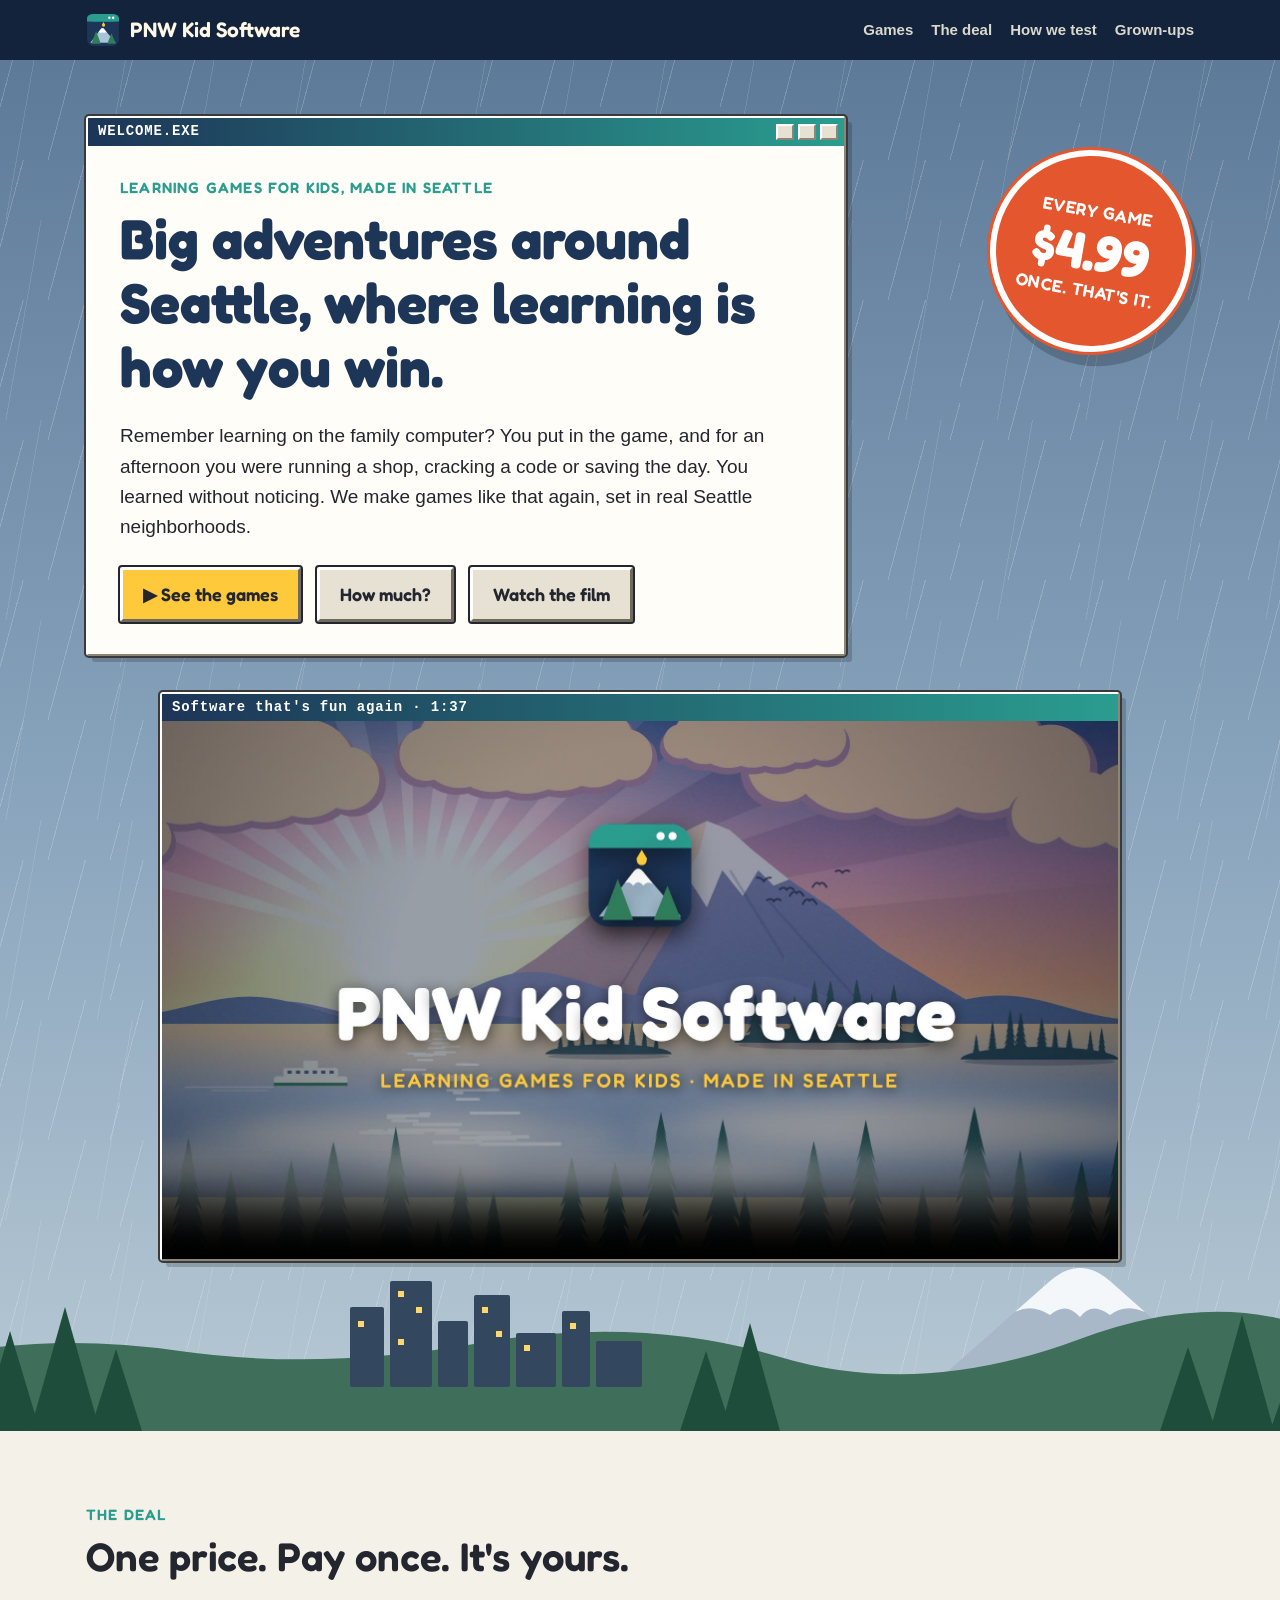
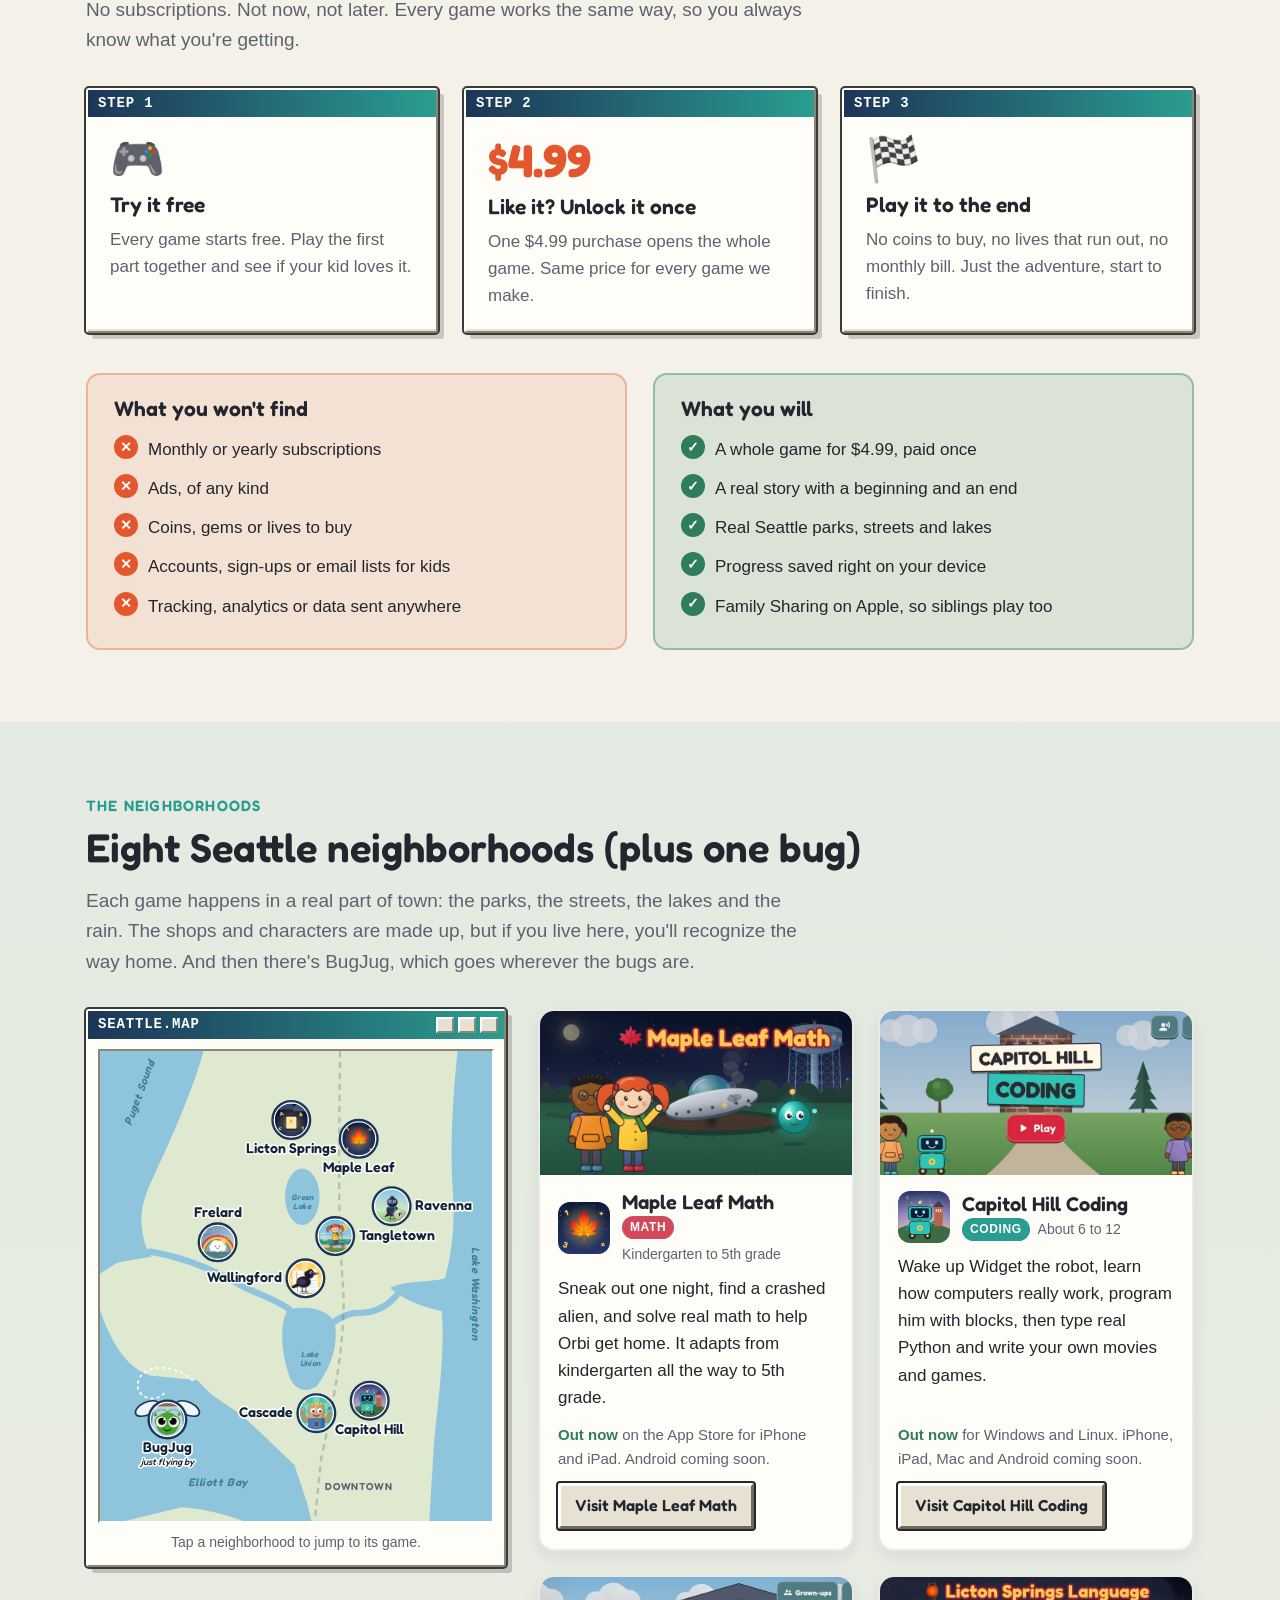
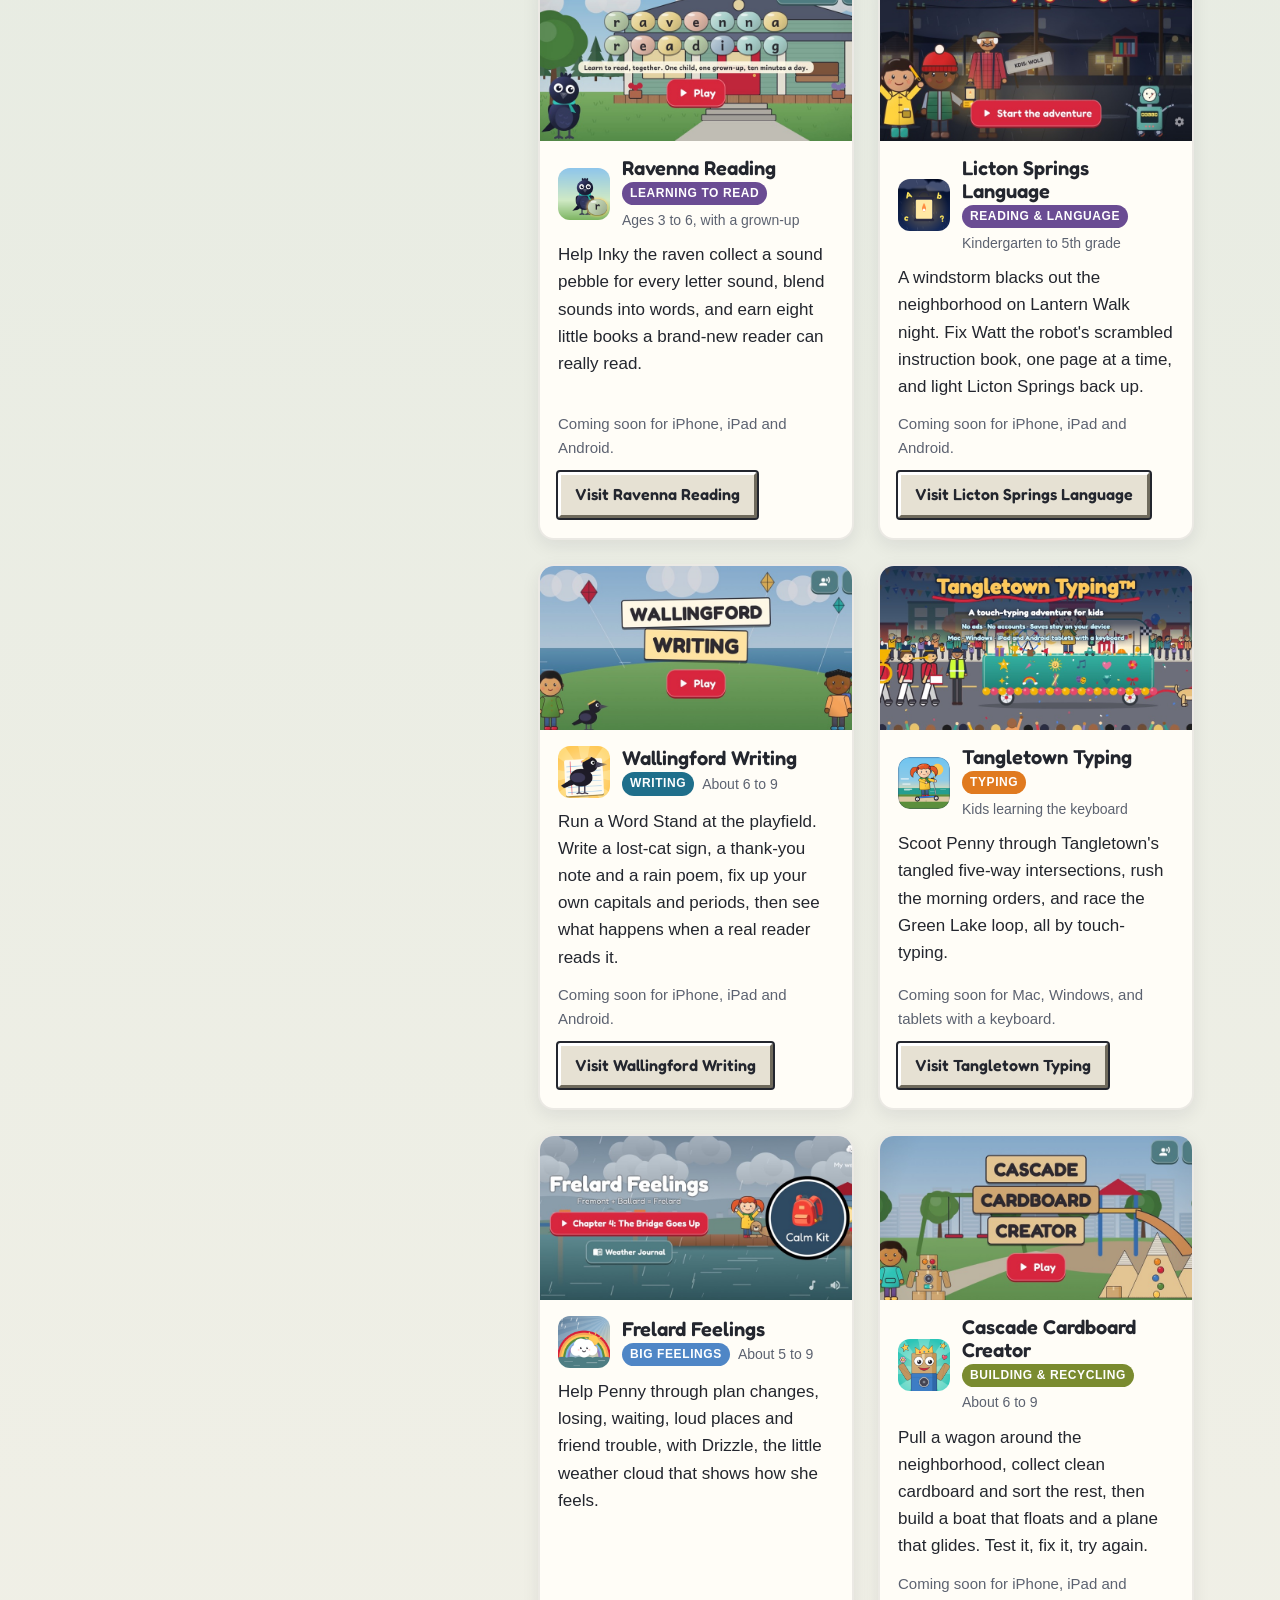
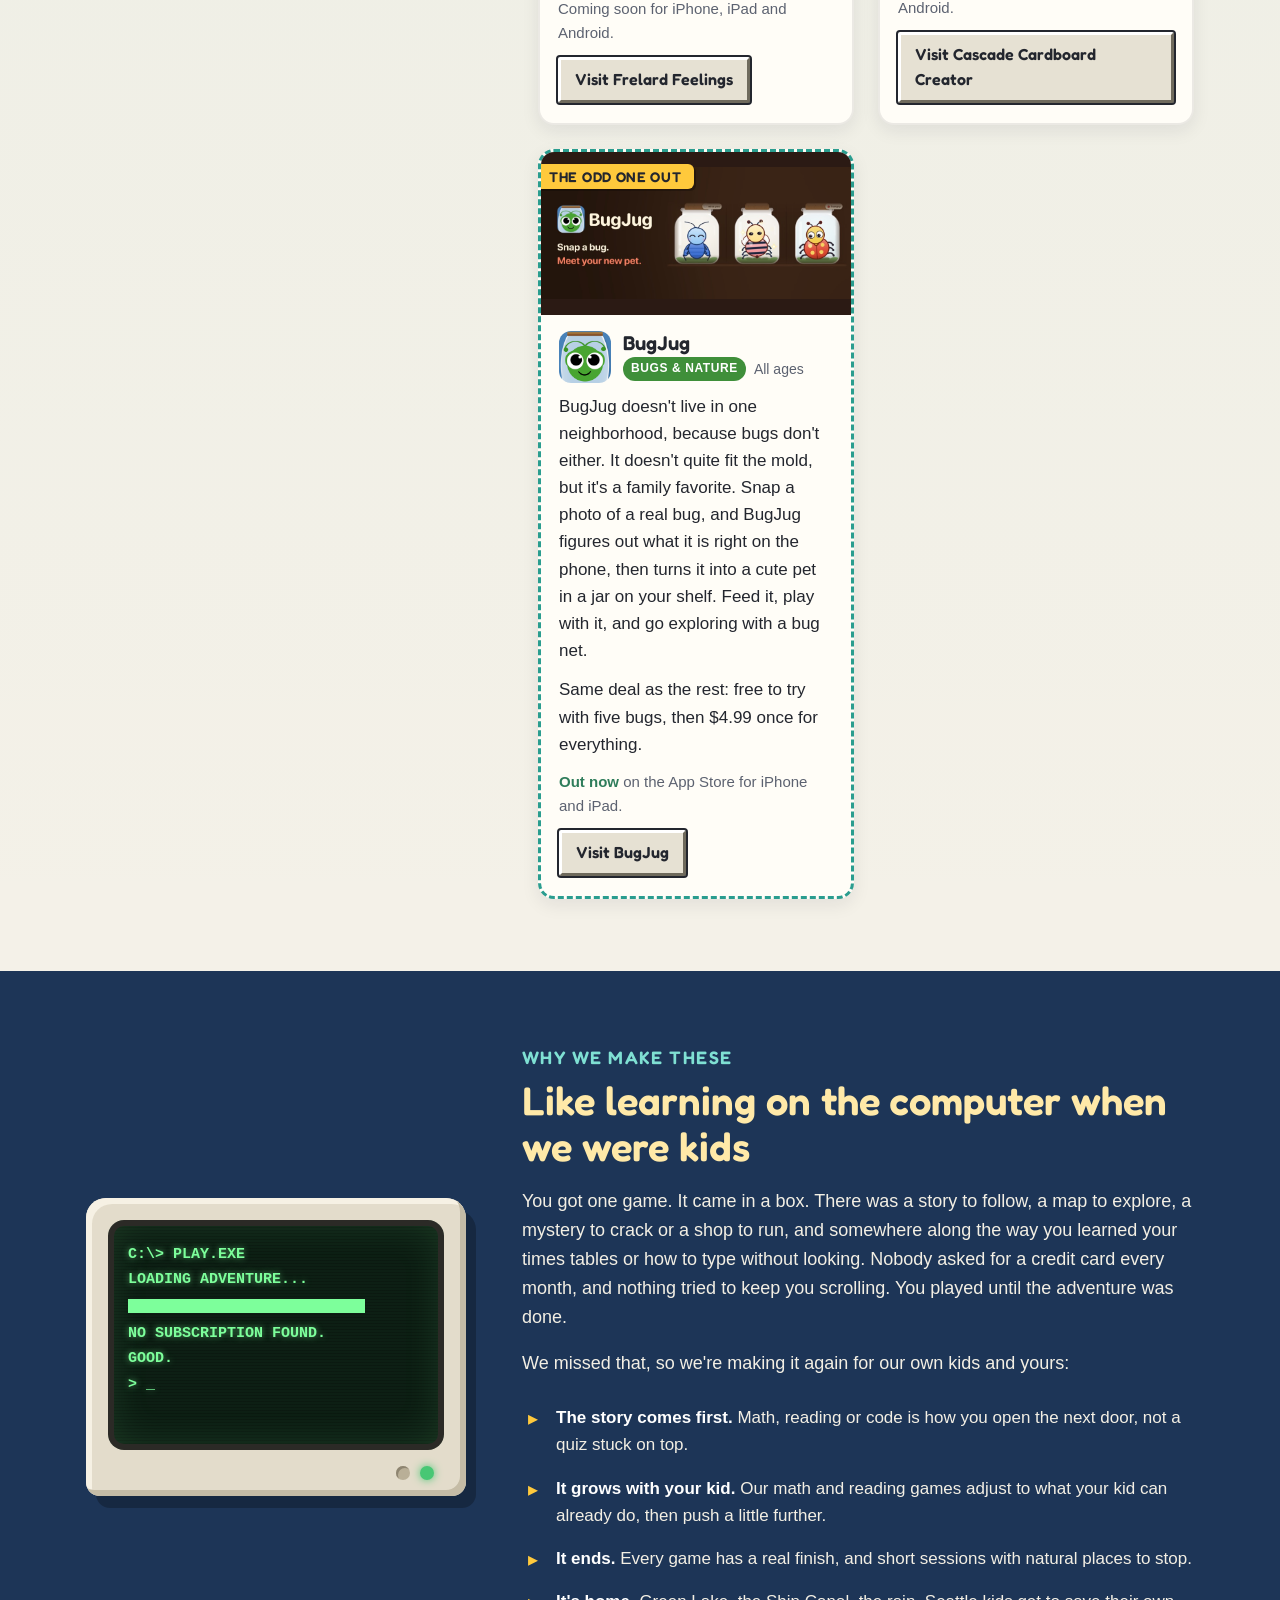
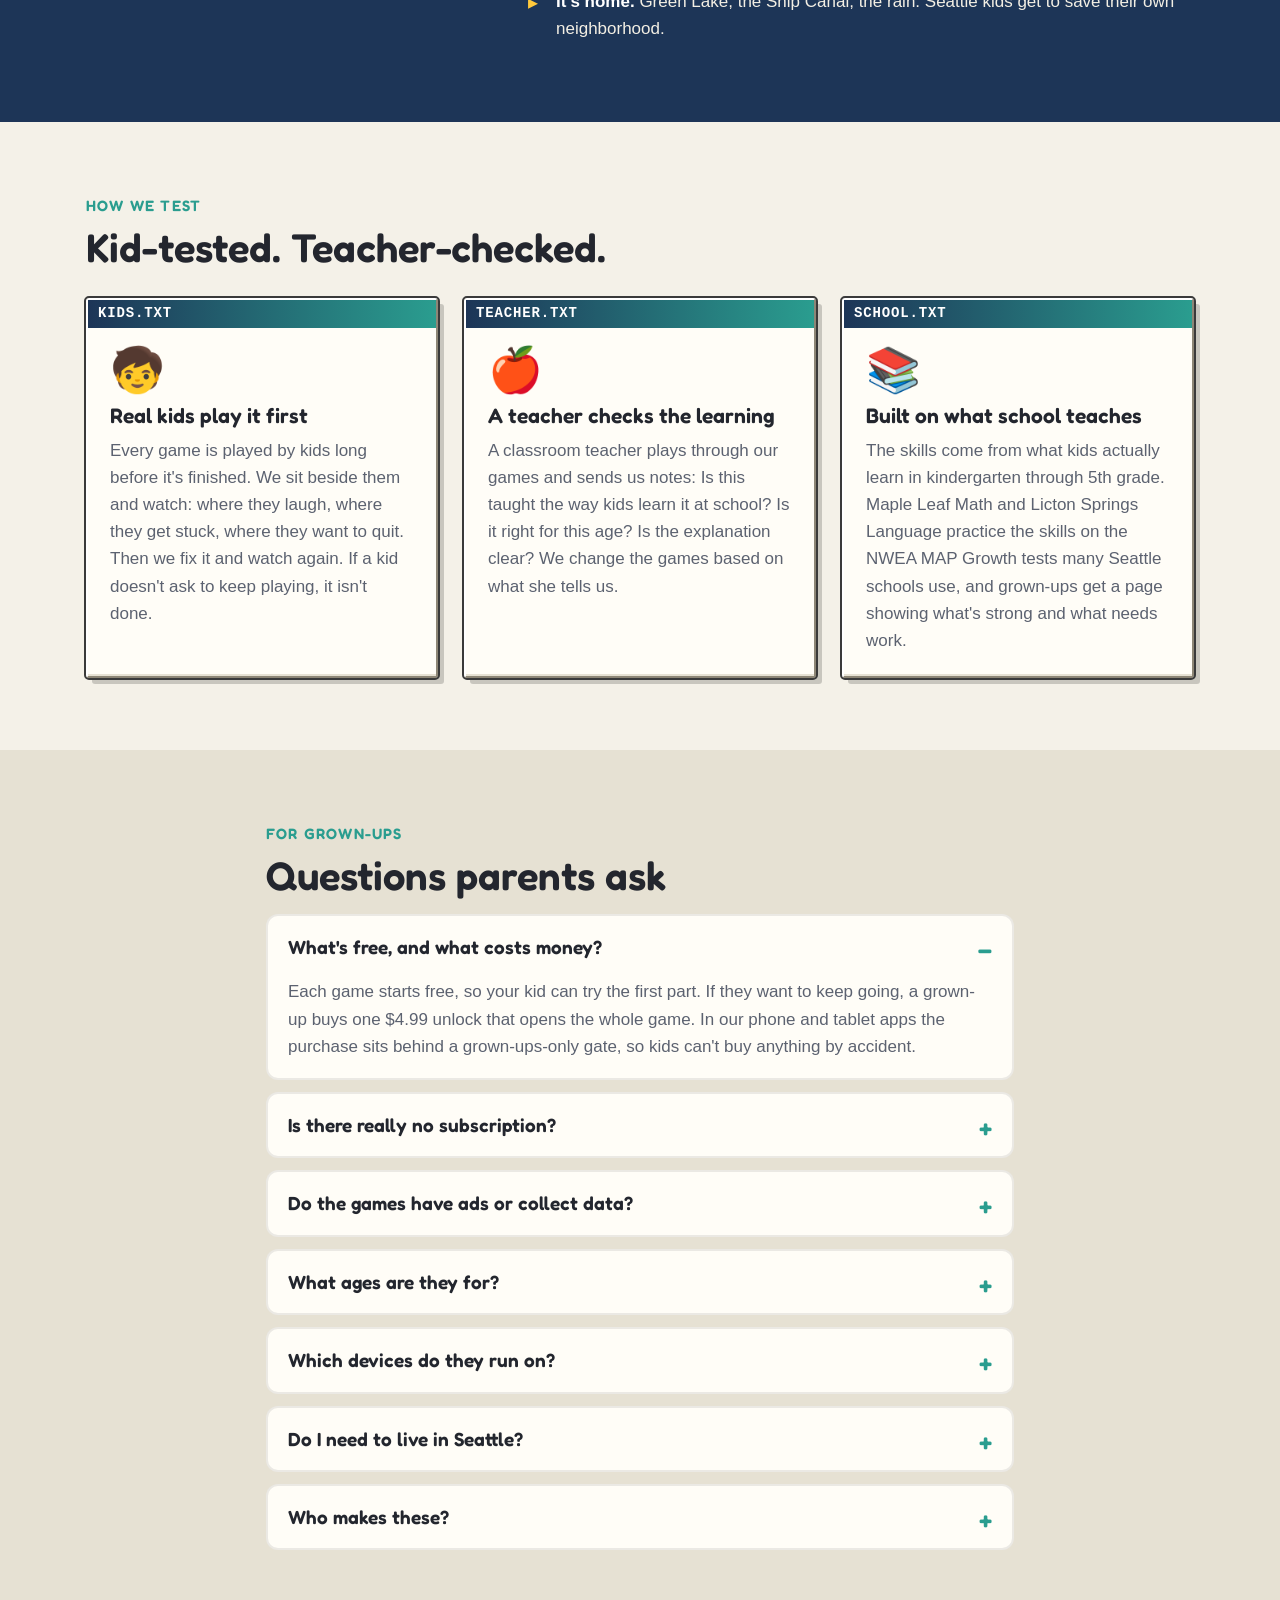
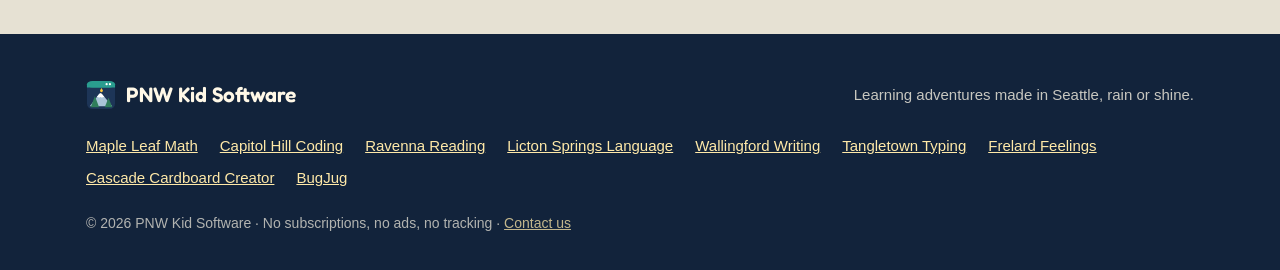
==== commit bed8e287: "Add the film: Software that's fun again A 97-second film under the hero, in its own window: how kids" ====
--- a/index.html
+++ b/index.html
@@ -66,6 +66,7 @@
         <div class="cta">
           <a class="btn btn-go" href="#games">&#9654;&nbsp;See the games</a>
           <a class="btn" href="#deal">How much?</a>
+          <a class="btn" href="#film">Watch the film</a>
         </div>
       </div>
     </div>
@@ -73,6 +74,18 @@
       <span class="s-top">Every game</span>
       <span class="s-price">$4.99</span>
       <span class="s-bot">once. that's it.</span>
+    </div>
+  </div>
+  <div class="wrap film-wrap">
+    <div class="win film-window">
+      <div class="win-title"><span id="film-name">Software that's fun again · 1:37</span></div>
+      <video id="film" aria-labelledby="film-name" controls playsinline preload="none"
+             width="1920" height="1080" poster="video/fun-again.jpg">
+        <source src="video/fun-again-720.mp4?v=1" type="video/mp4" media="(max-width: 720px)">
+        <source src="video/fun-again.mp4?v=1" type="video/mp4">
+        <track kind="captions" srclang="en" label="English" src="video/fun-again.en.vtt?v=1">
+        <a href="video/fun-again.mp4?v=1">Download the film</a>
+      </video>
     </div>
   </div>
 </section>
--- a/style.css
+++ b/style.css
@@ -181,6 +181,18 @@
   .hero-win .win-body { padding: 20px 18px 22px; }
   .lede { font-size: 17px; }
   .sticker { margin: 30px auto 0; }
+}
+
+/* Homepage film */
+.film-wrap { margin-top: 36px; }
+.film-window { max-width: 960px; margin: 0 auto; }
+#film {
+  display: block;
+  width: 100%;
+  height: auto;
+  aspect-ratio: 16 / 9;
+  background: #102830;
+  scroll-margin-top: 110px;
 }
 
 /* ---------- Sections ---------- */
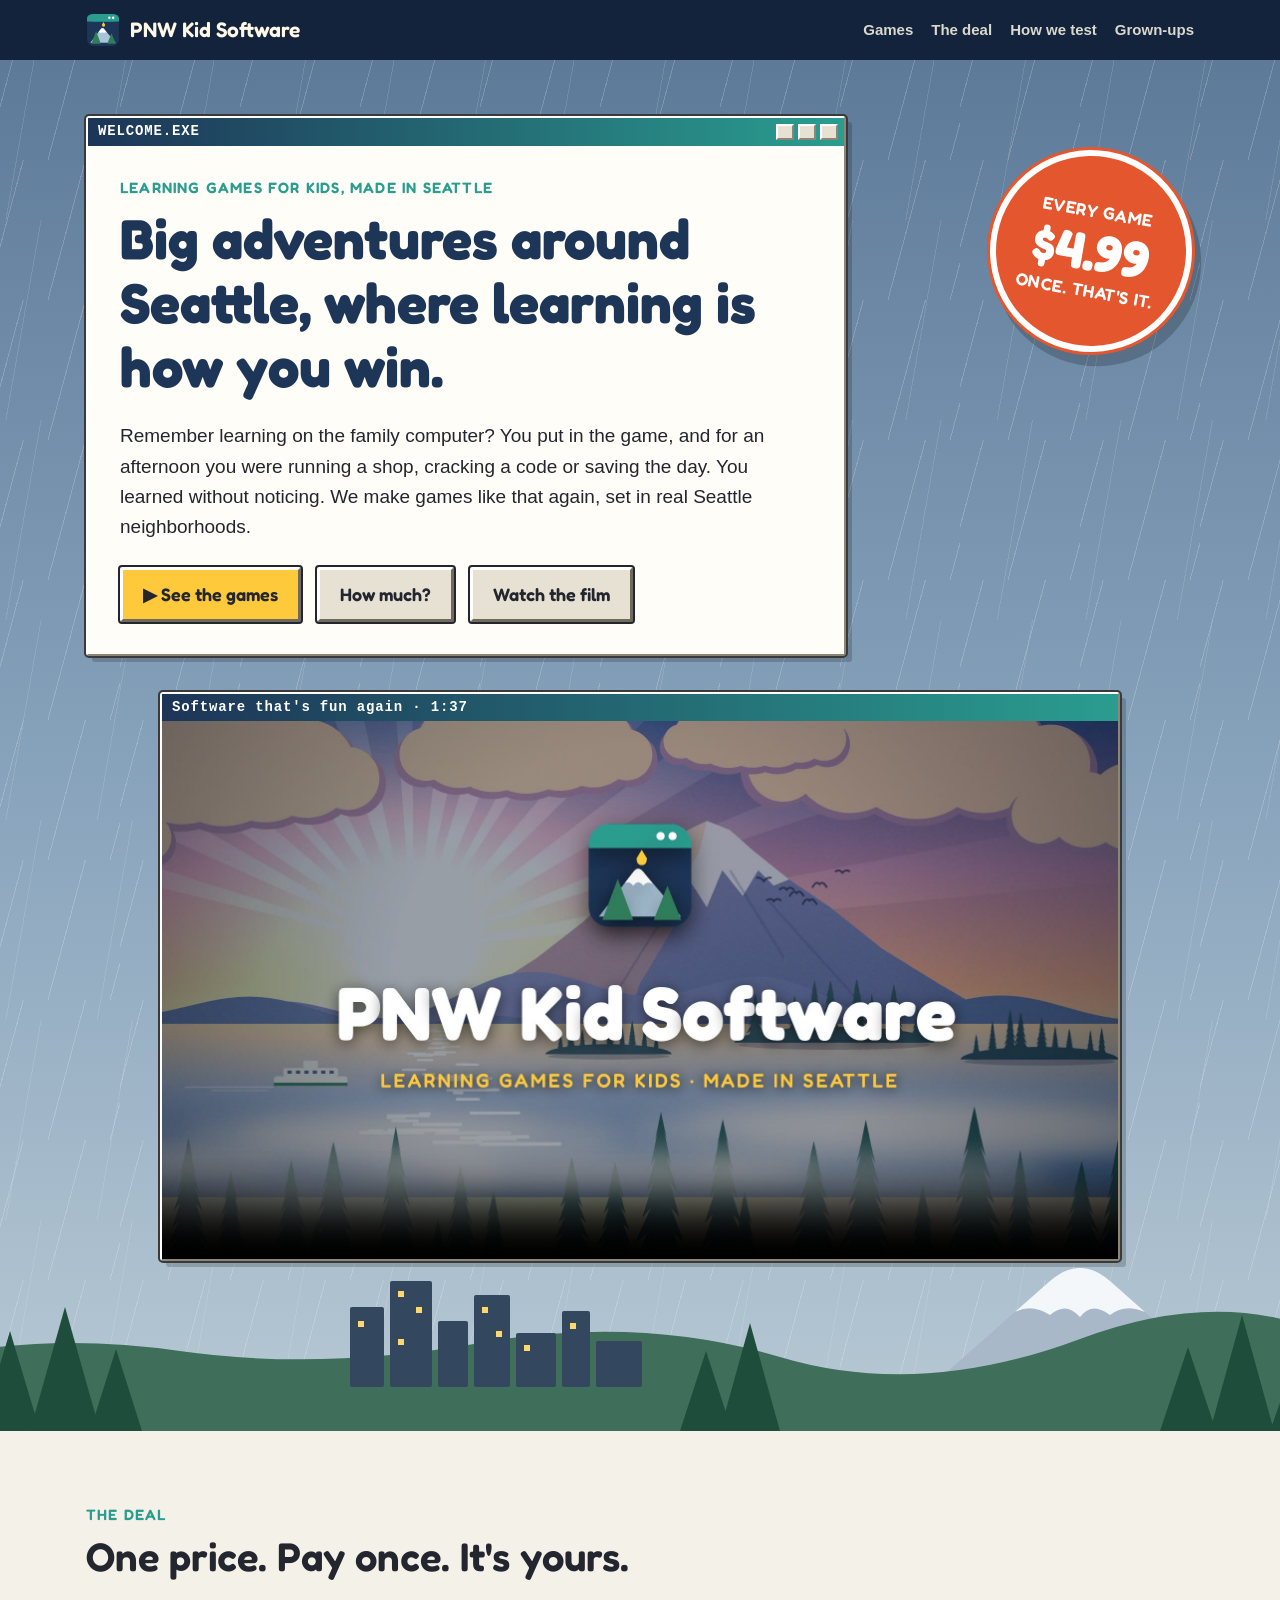
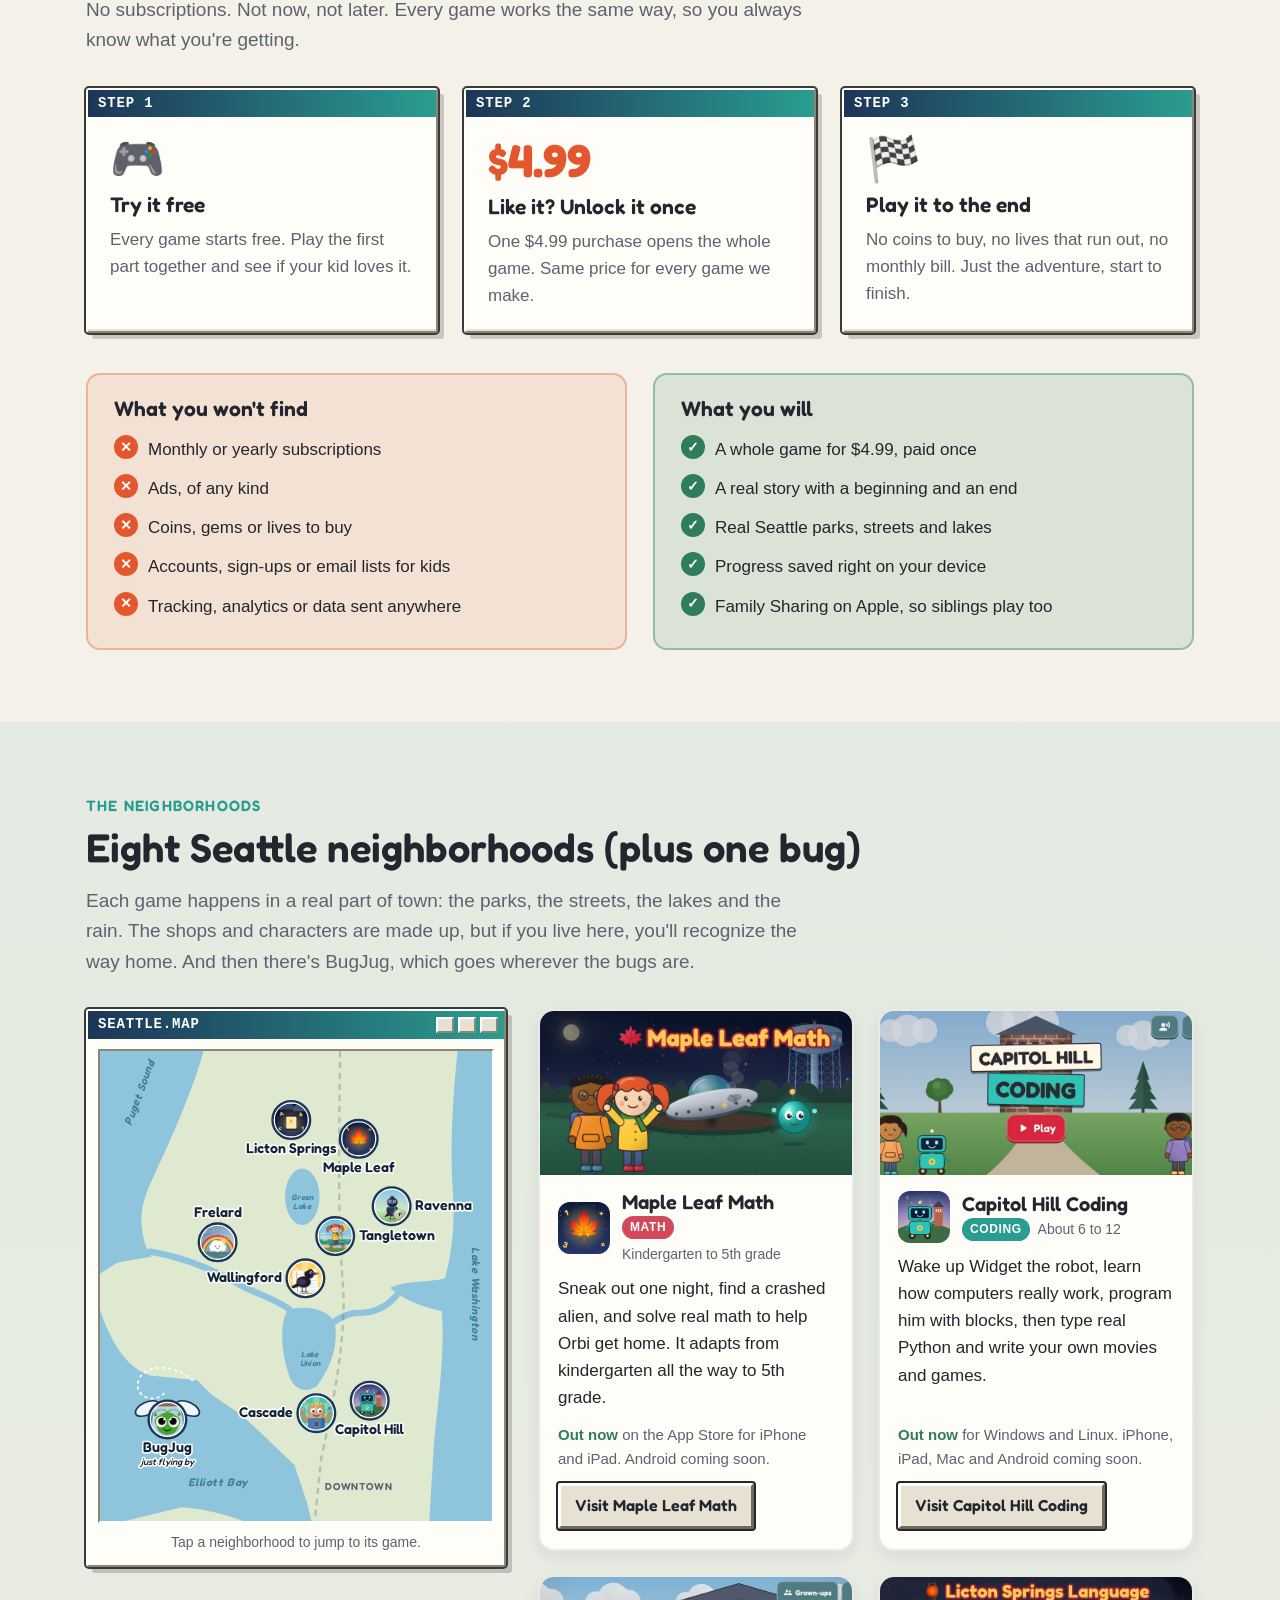
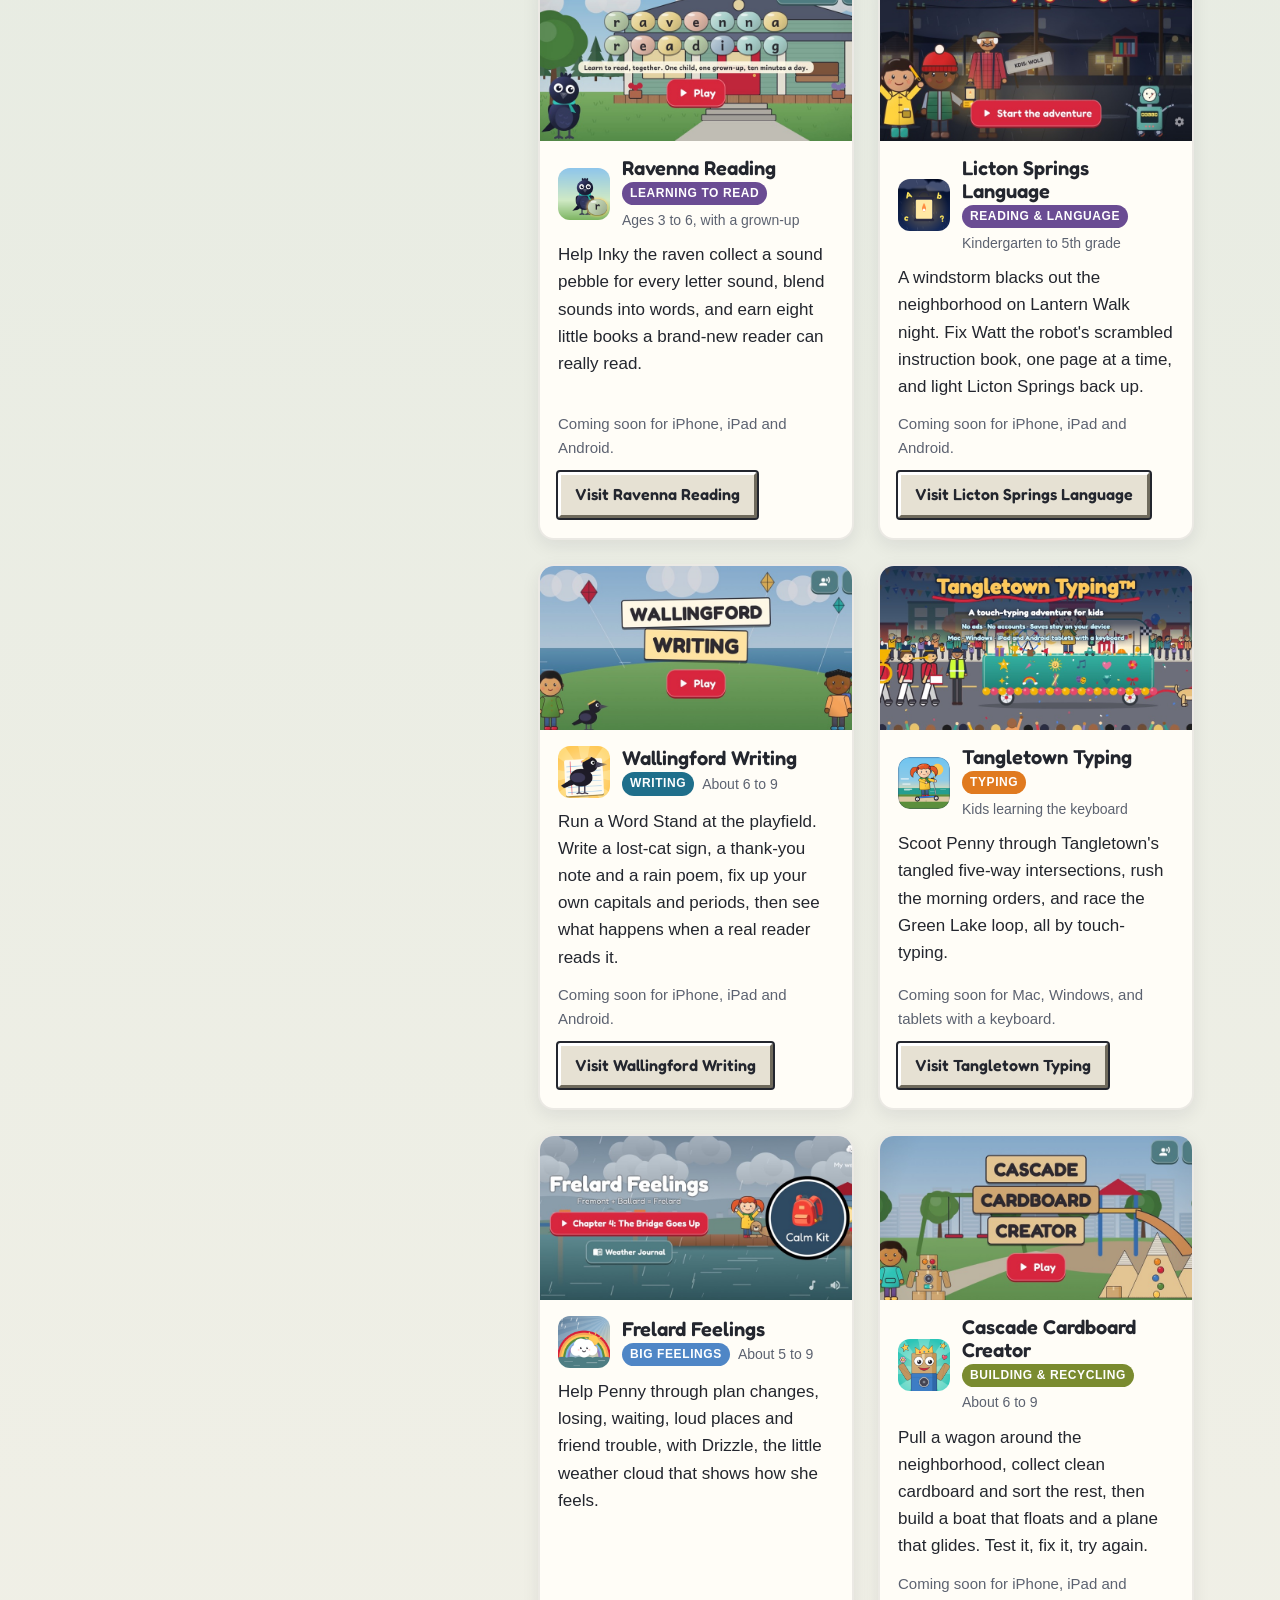
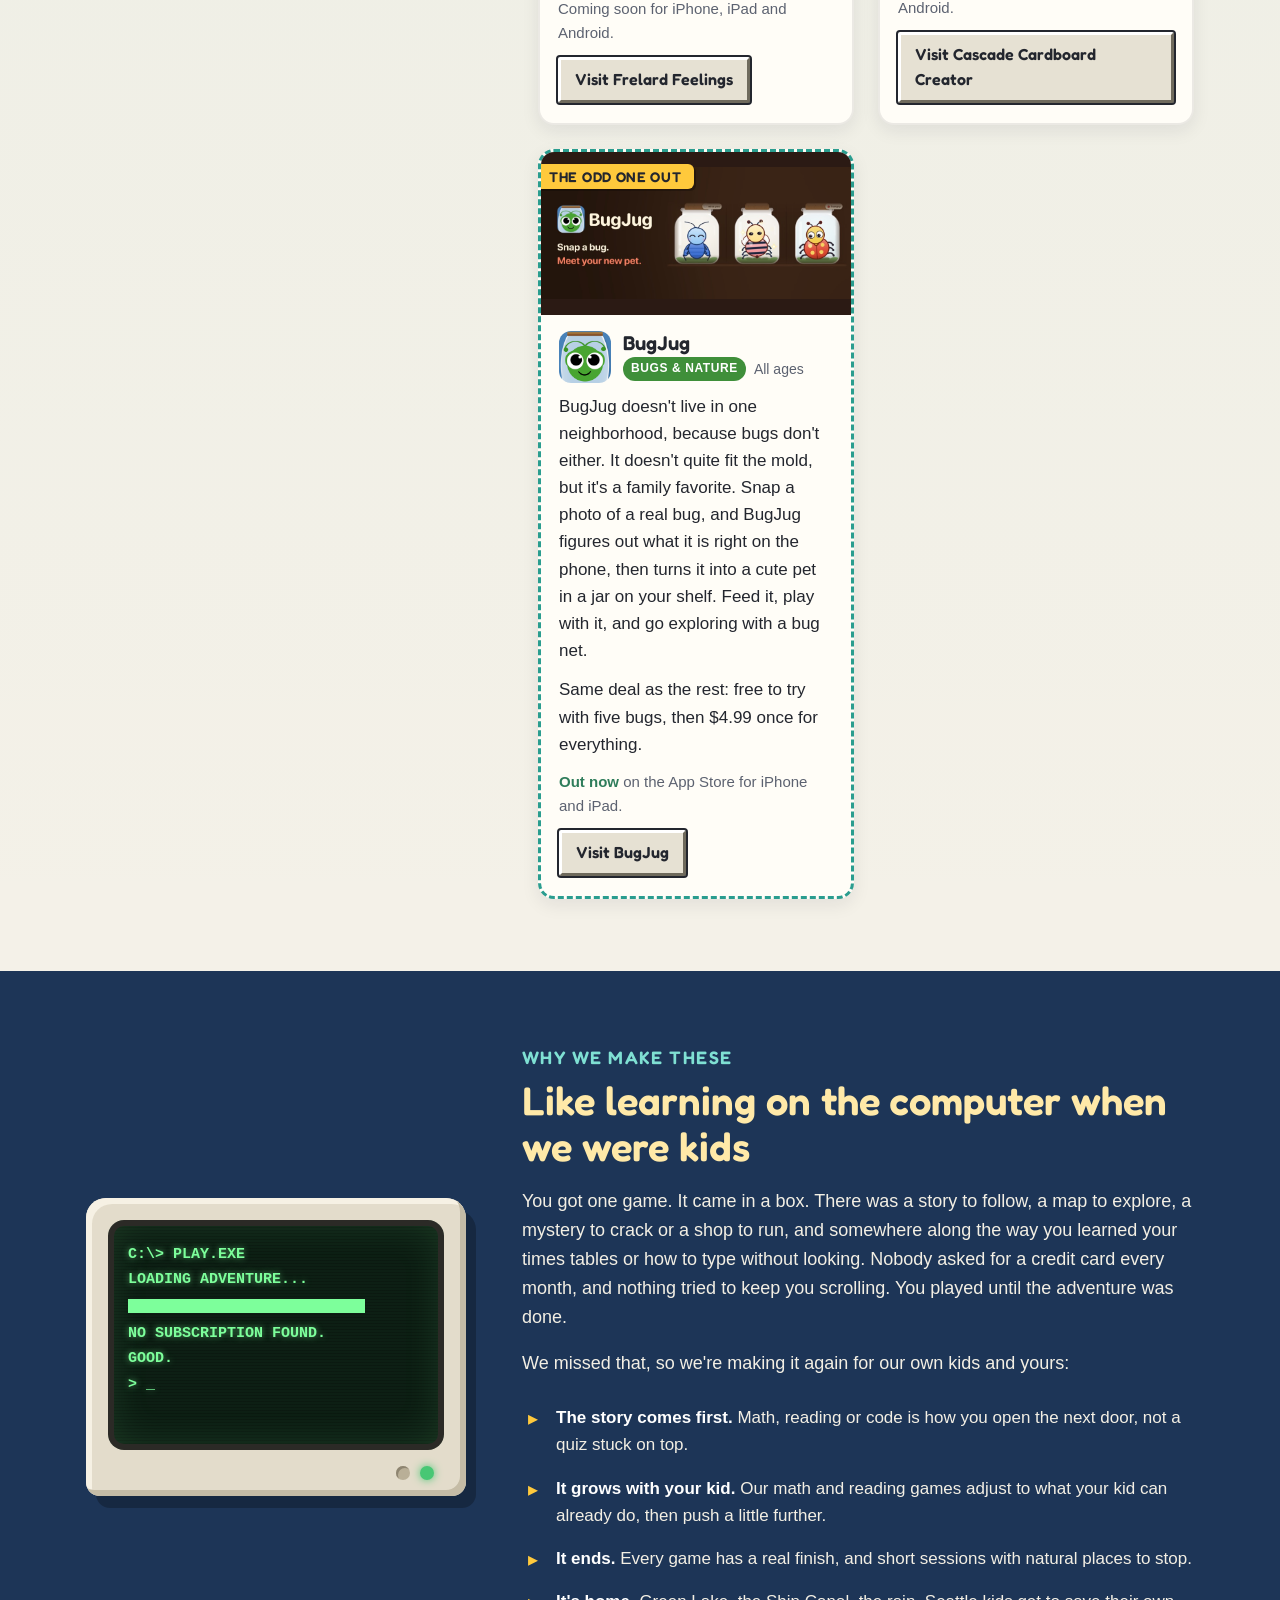
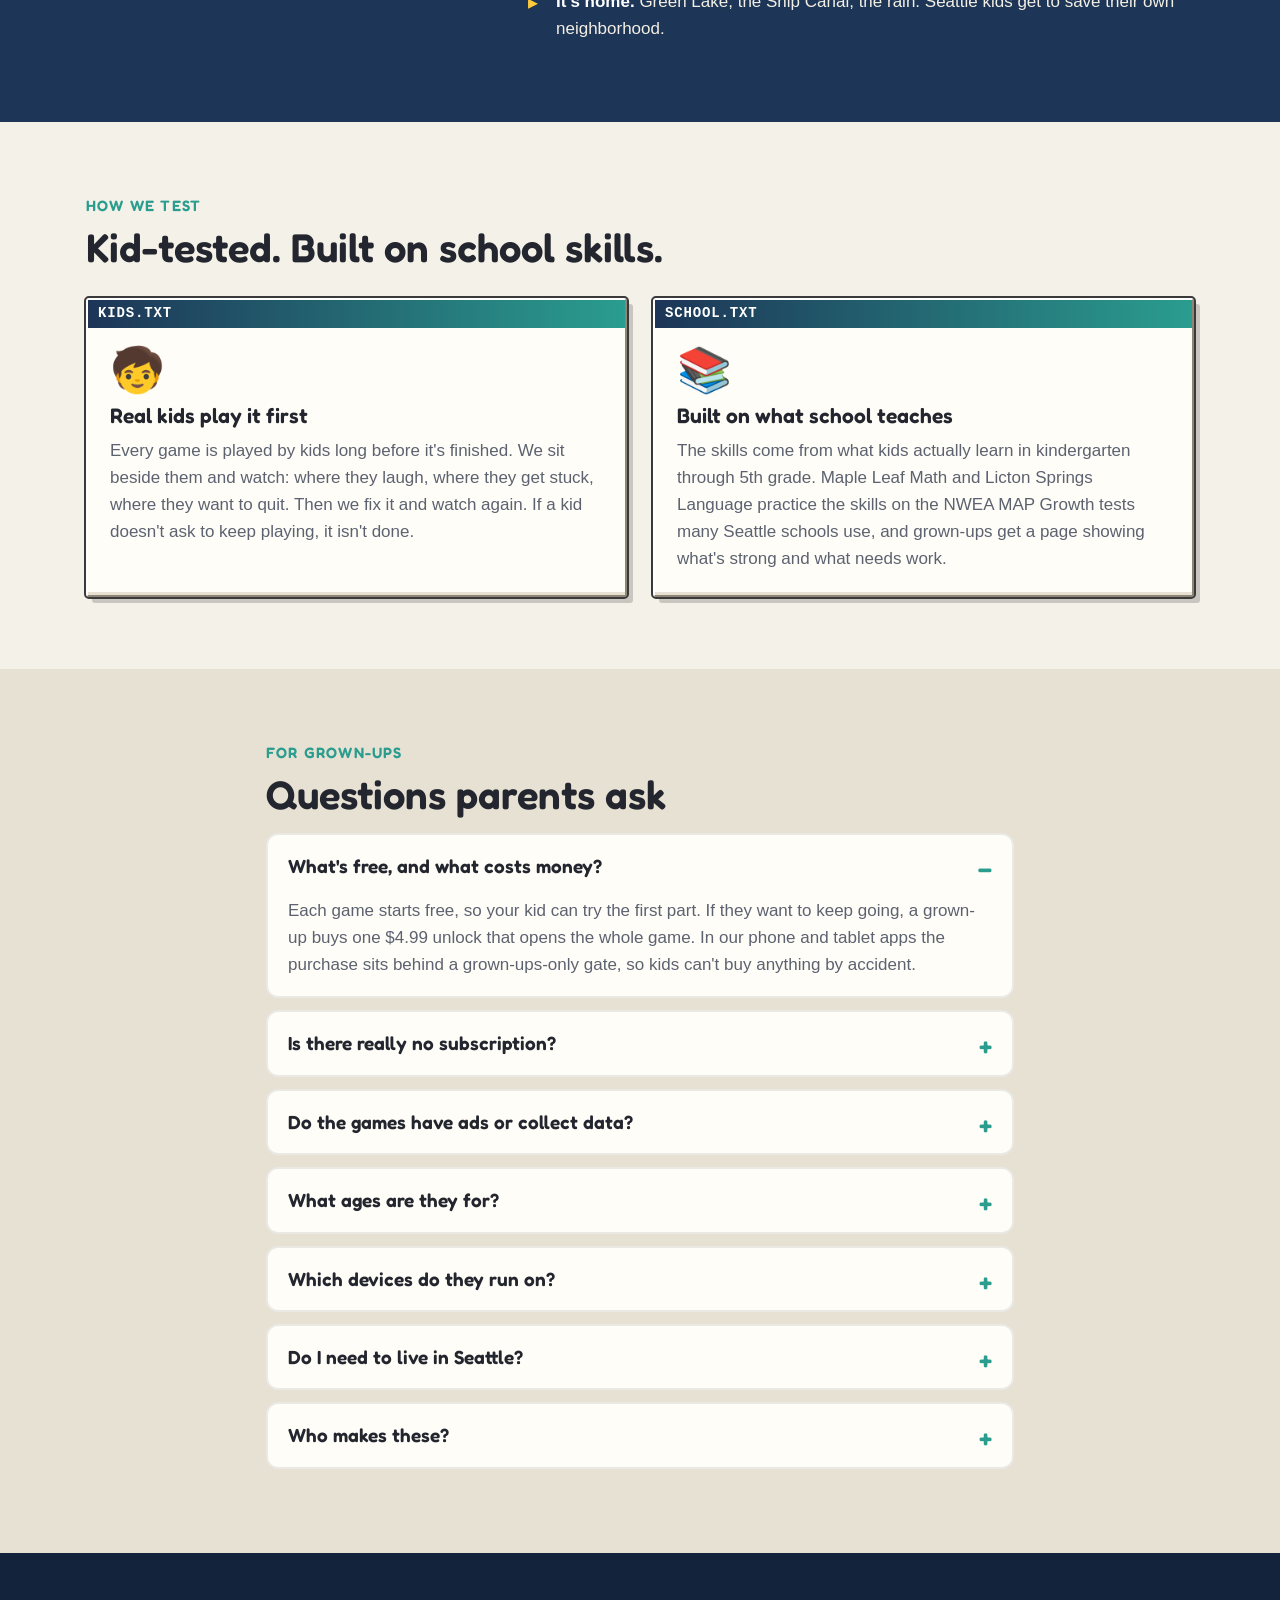
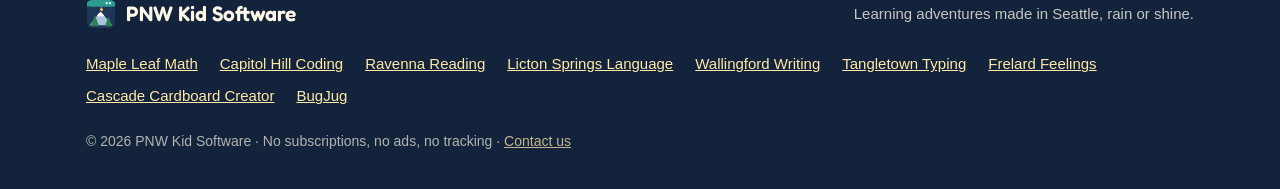
==== commit dcfa75a1: "Remove teacher-testing references for now The teacher review isn't happening yet, so drop the teache" ====
--- a/index.html
+++ b/index.html
@@ -4,7 +4,7 @@
 <meta charset="utf-8">
 <meta name="viewport" content="width=device-width, initial-scale=1">
 <title>PNW Kid Software: Seattle Learning Adventures</title>
-<meta name="description" content="Learning games for kids, set in real Seattle neighborhoods. Math, reading, writing, typing, coding, building and big feelings. Every game is free to try, then $4.99 once for the whole thing. No subscriptions, no ads, no accounts, no tracking. Kid-tested and teacher-checked.">
+<meta name="description" content="Learning games for kids, set in real Seattle neighborhoods. Math, reading, writing, typing, coding, building and big feelings. Every game is free to try, then $4.99 once for the whole thing. No subscriptions, no ads, no accounts, no tracking. Tested by real kids.">
 <meta name="theme-color" content="#1d3557">
 <meta property="og:title" content="PNW Kid Software: Seattle Learning Adventures">
 <meta property="og:description" content="Learning games like the ones we grew up with, set in real Seattle neighborhoods. Free to try, then $4.99 once. No subscriptions, ever.">
@@ -363,11 +363,11 @@
   </div>
 </section>
 
-<!-- ============ Kid-tested, teacher-checked ============ -->
+<!-- ============ Kid-tested ============ -->
 <section class="section tested" id="tested">
   <div class="wrap">
     <p class="kicker">How we test</p>
-    <h2>Kid-tested. Teacher-checked.</h2>
+    <h2>Kid-tested. Built on school skills.</h2>
     <div class="test-grid">
       <div class="win">
         <div class="win-title"><span>KIDS.TXT</span></div>
@@ -375,14 +375,6 @@
           <span class="big" aria-hidden="true">🧒</span>
           <h3>Real kids play it first</h3>
           <p>Every game is played by kids long before it's finished. We sit beside them and watch: where they laugh, where they get stuck, where they want to quit. Then we fix it and watch again. If a kid doesn't ask to keep playing, it isn't done.</p>
-        </div>
-      </div>
-      <div class="win">
-        <div class="win-title"><span>TEACHER.TXT</span></div>
-        <div class="win-body">
-          <span class="big" aria-hidden="true">🍎</span>
-          <h3>A teacher checks the learning</h3>
-          <p>A classroom teacher plays through our games and sends us notes: Is this taught the way kids learn it at school? Is it right for this age? Is the explanation clear? We change the games based on what she tells us.</p>
         </div>
       </div>
       <div class="win">
--- a/style.css
+++ b/style.css
@@ -332,8 +332,8 @@
   .crt { max-width: 380px; width: 100%; }
 }
 
-/* Kid-tested, teacher-checked */
-.test-grid { display: grid; grid-template-columns: repeat(3, 1fr); gap: 26px; margin-top: 28px; }
+/* Kid-tested */
+.test-grid { display: grid; grid-template-columns: repeat(2, 1fr); gap: 26px; margin-top: 28px; }
 @media (max-width: 860px) { .test-grid { grid-template-columns: 1fr; } }
 
 /* FAQ */
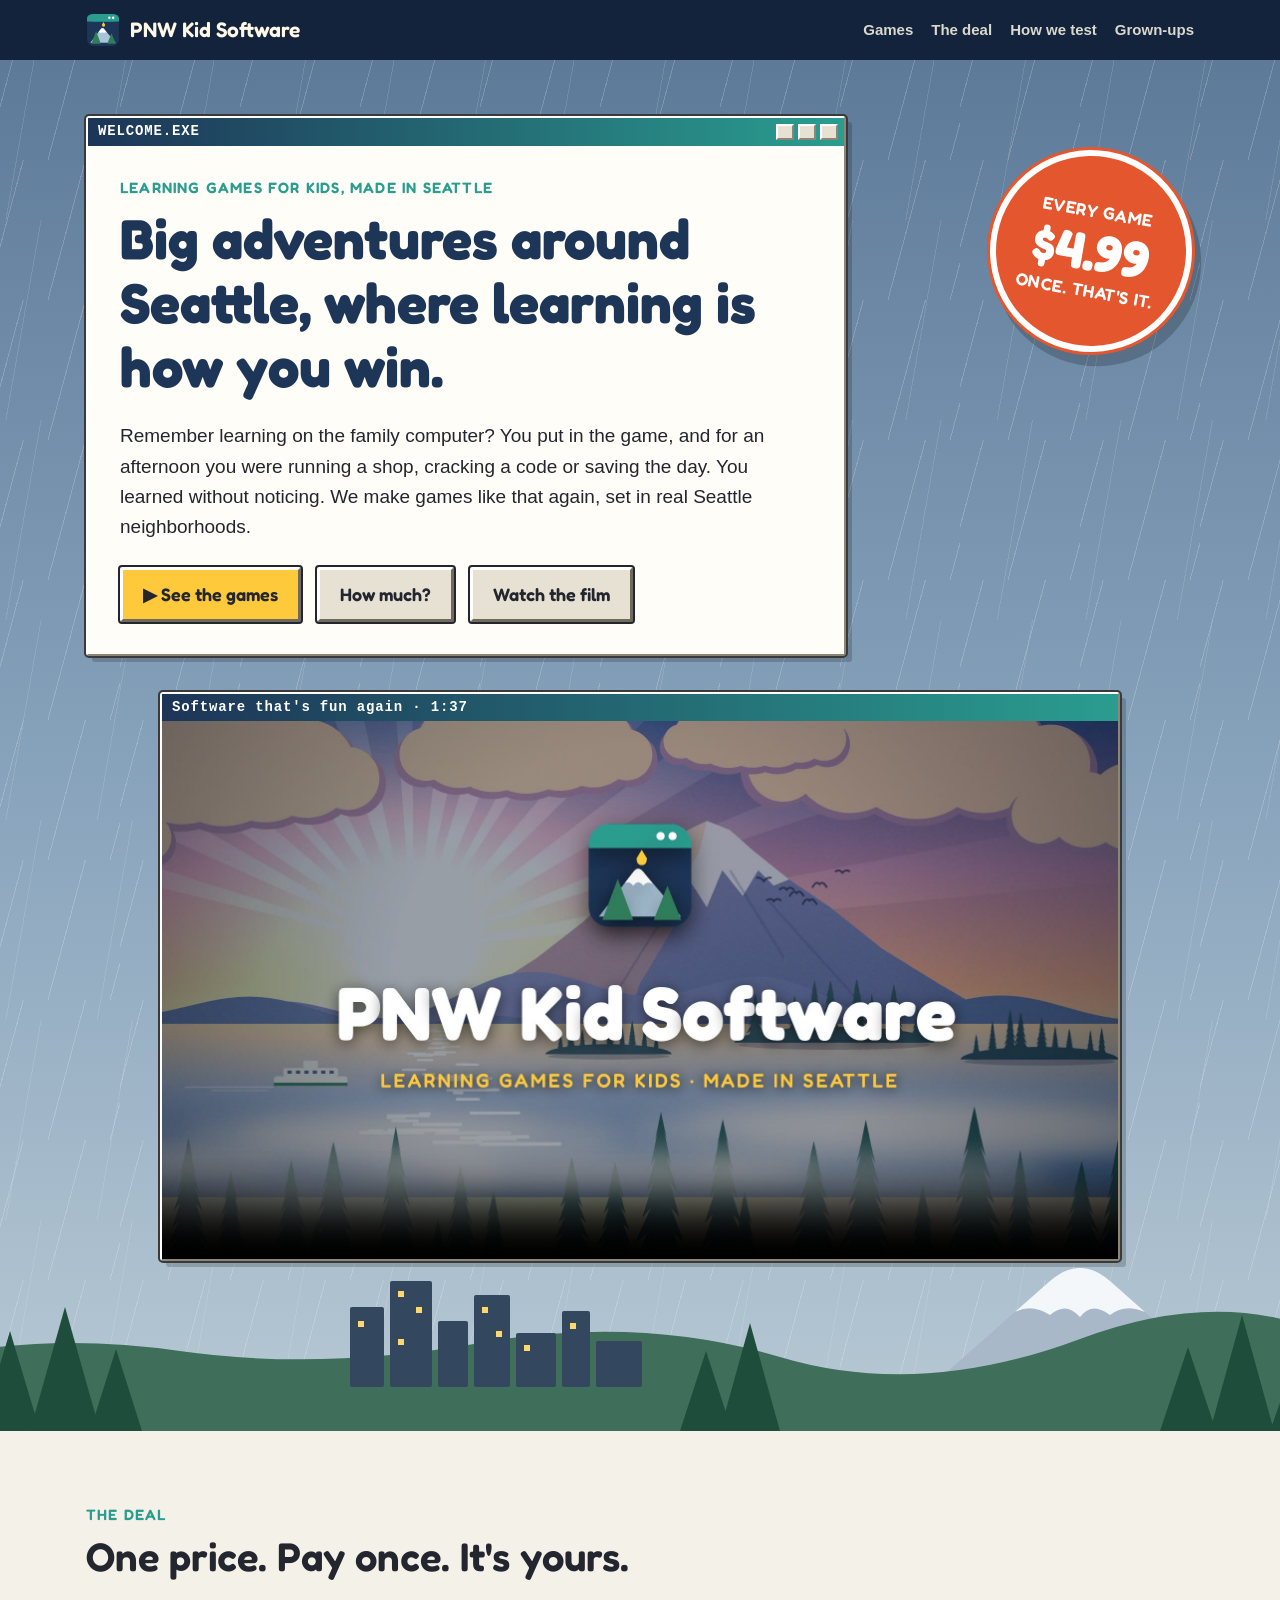
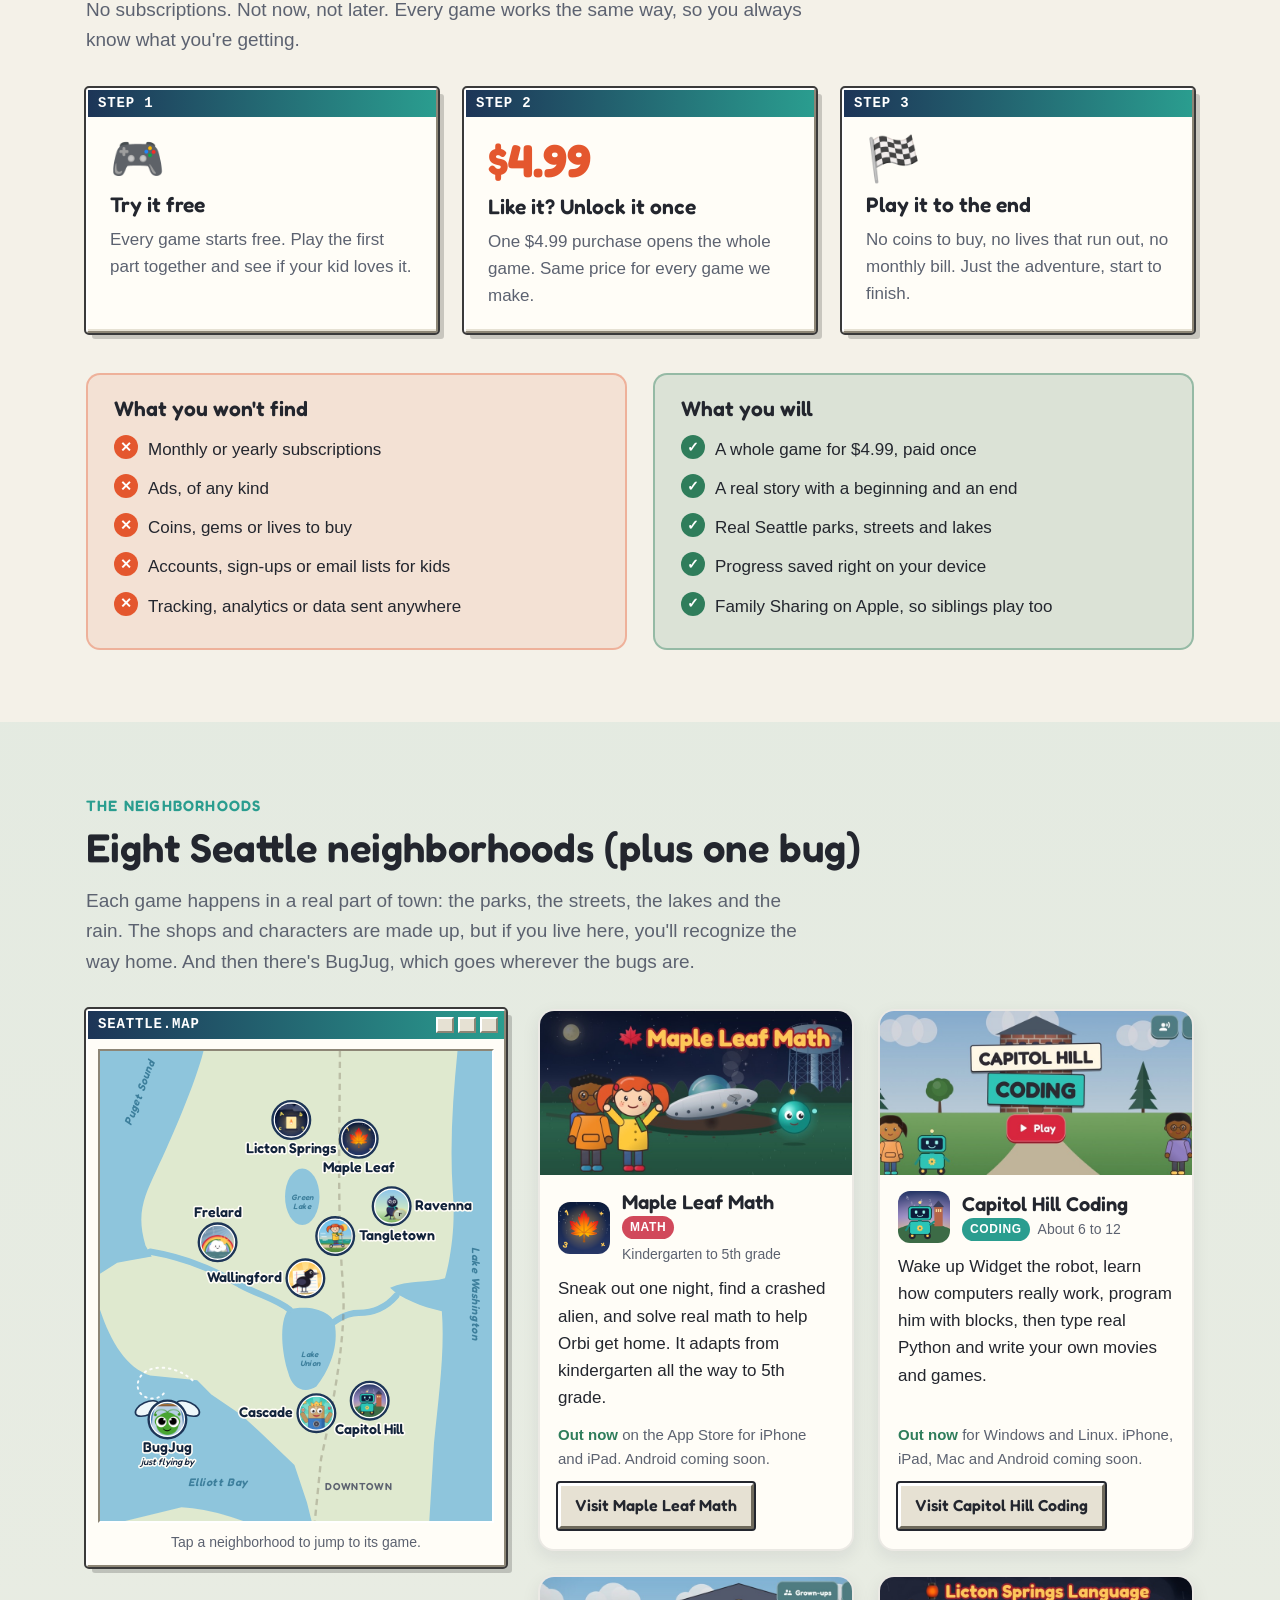
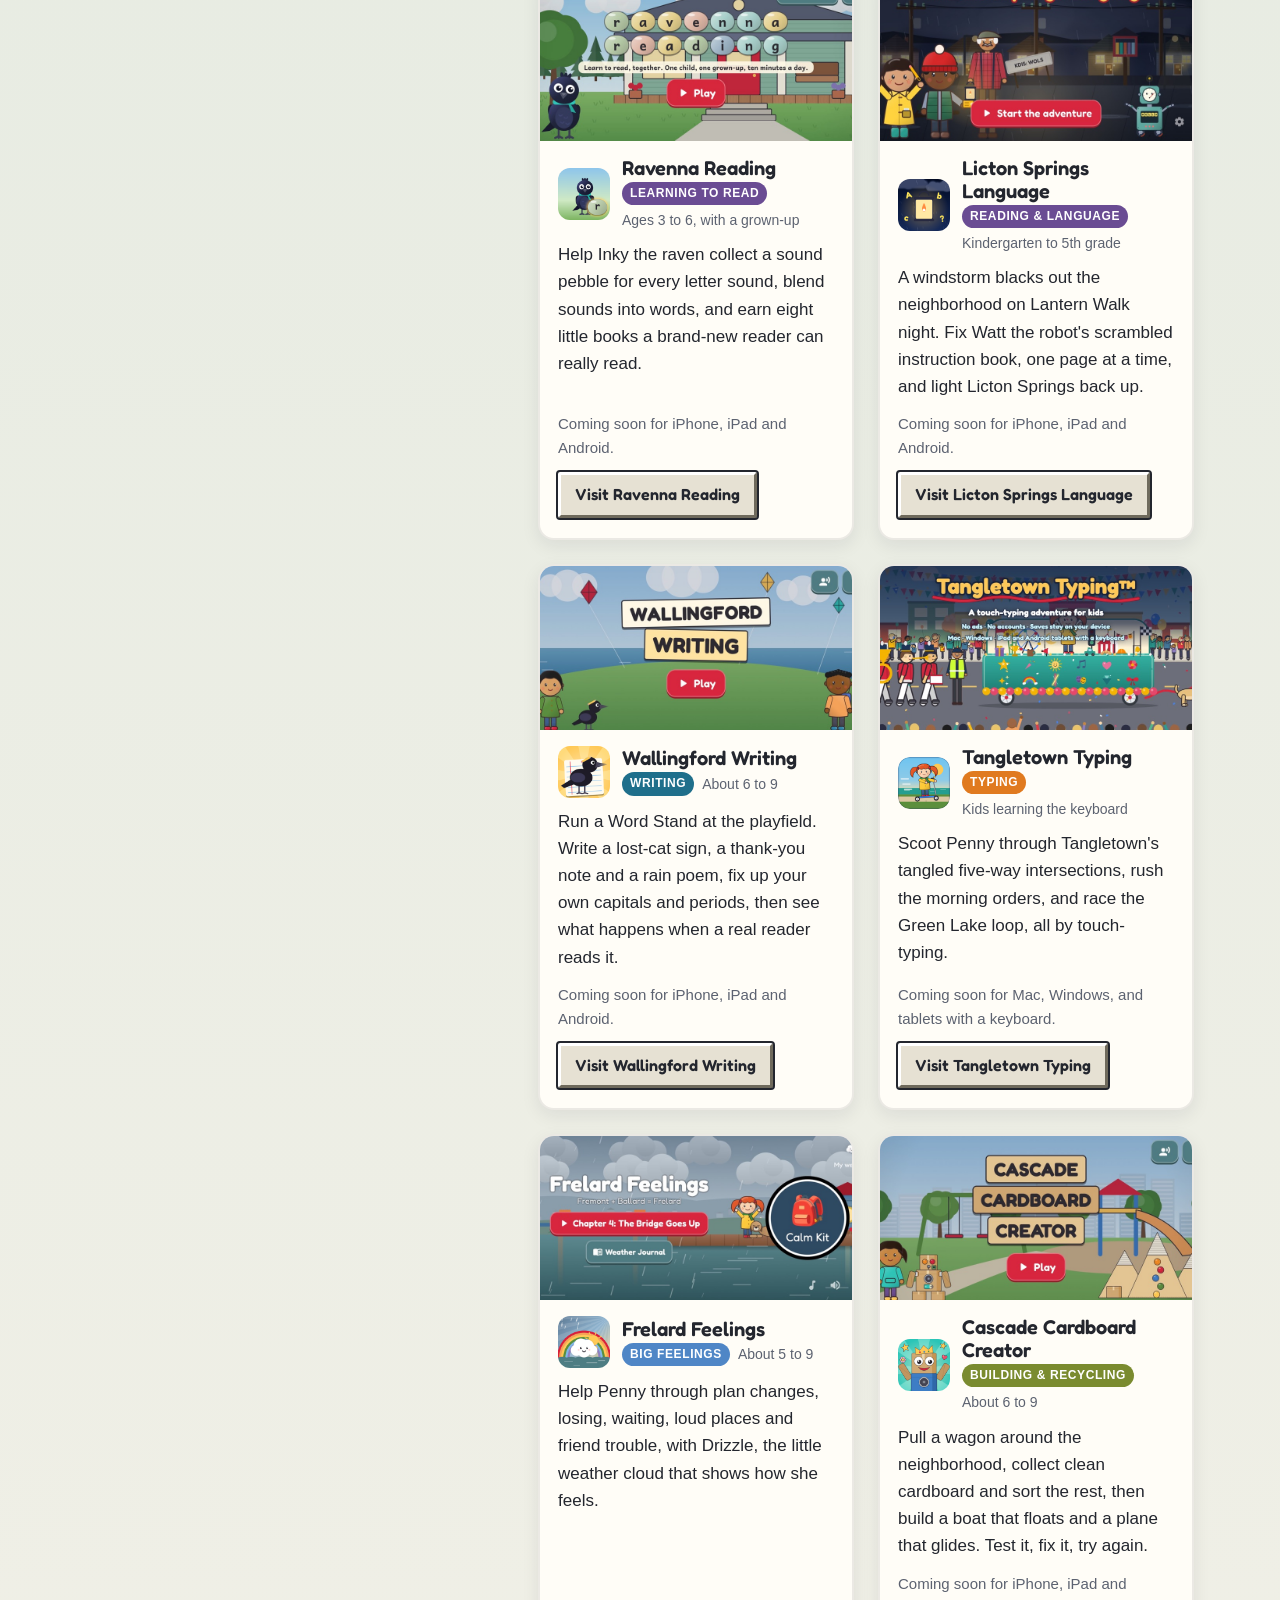
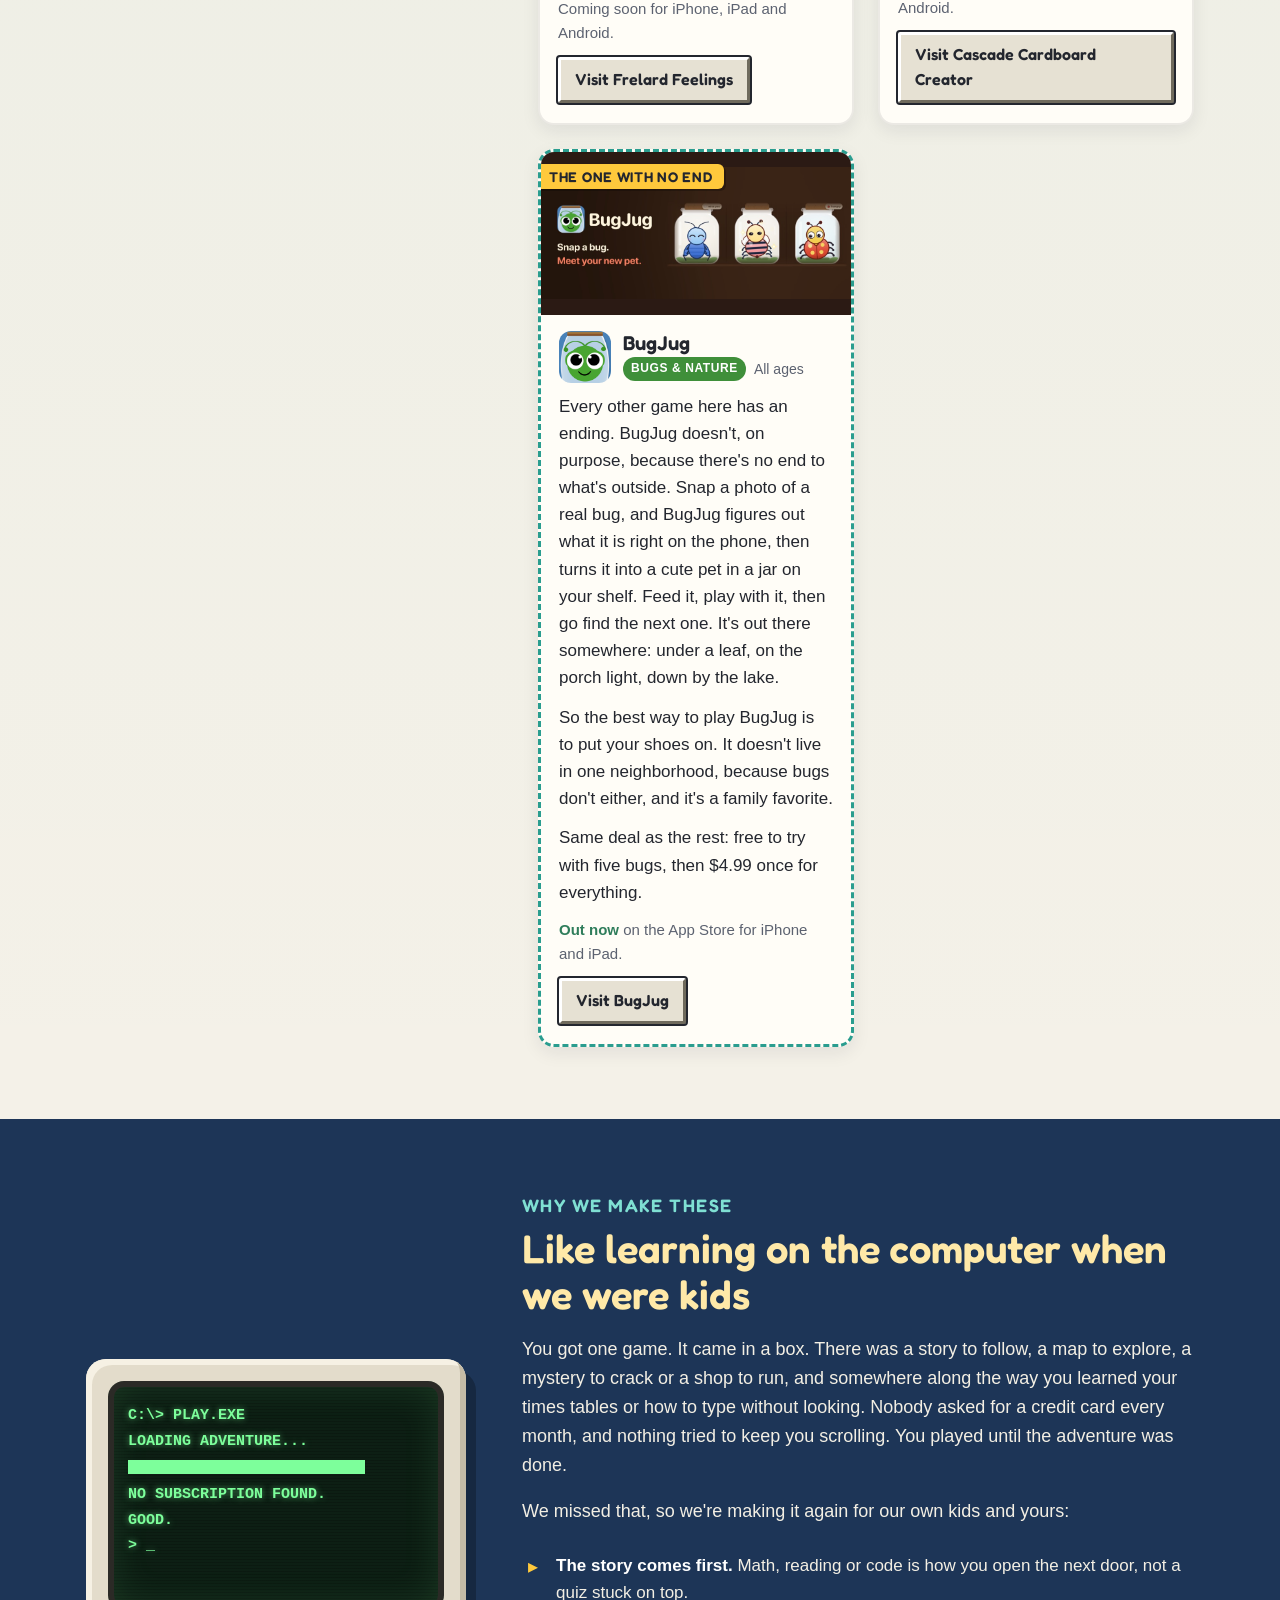
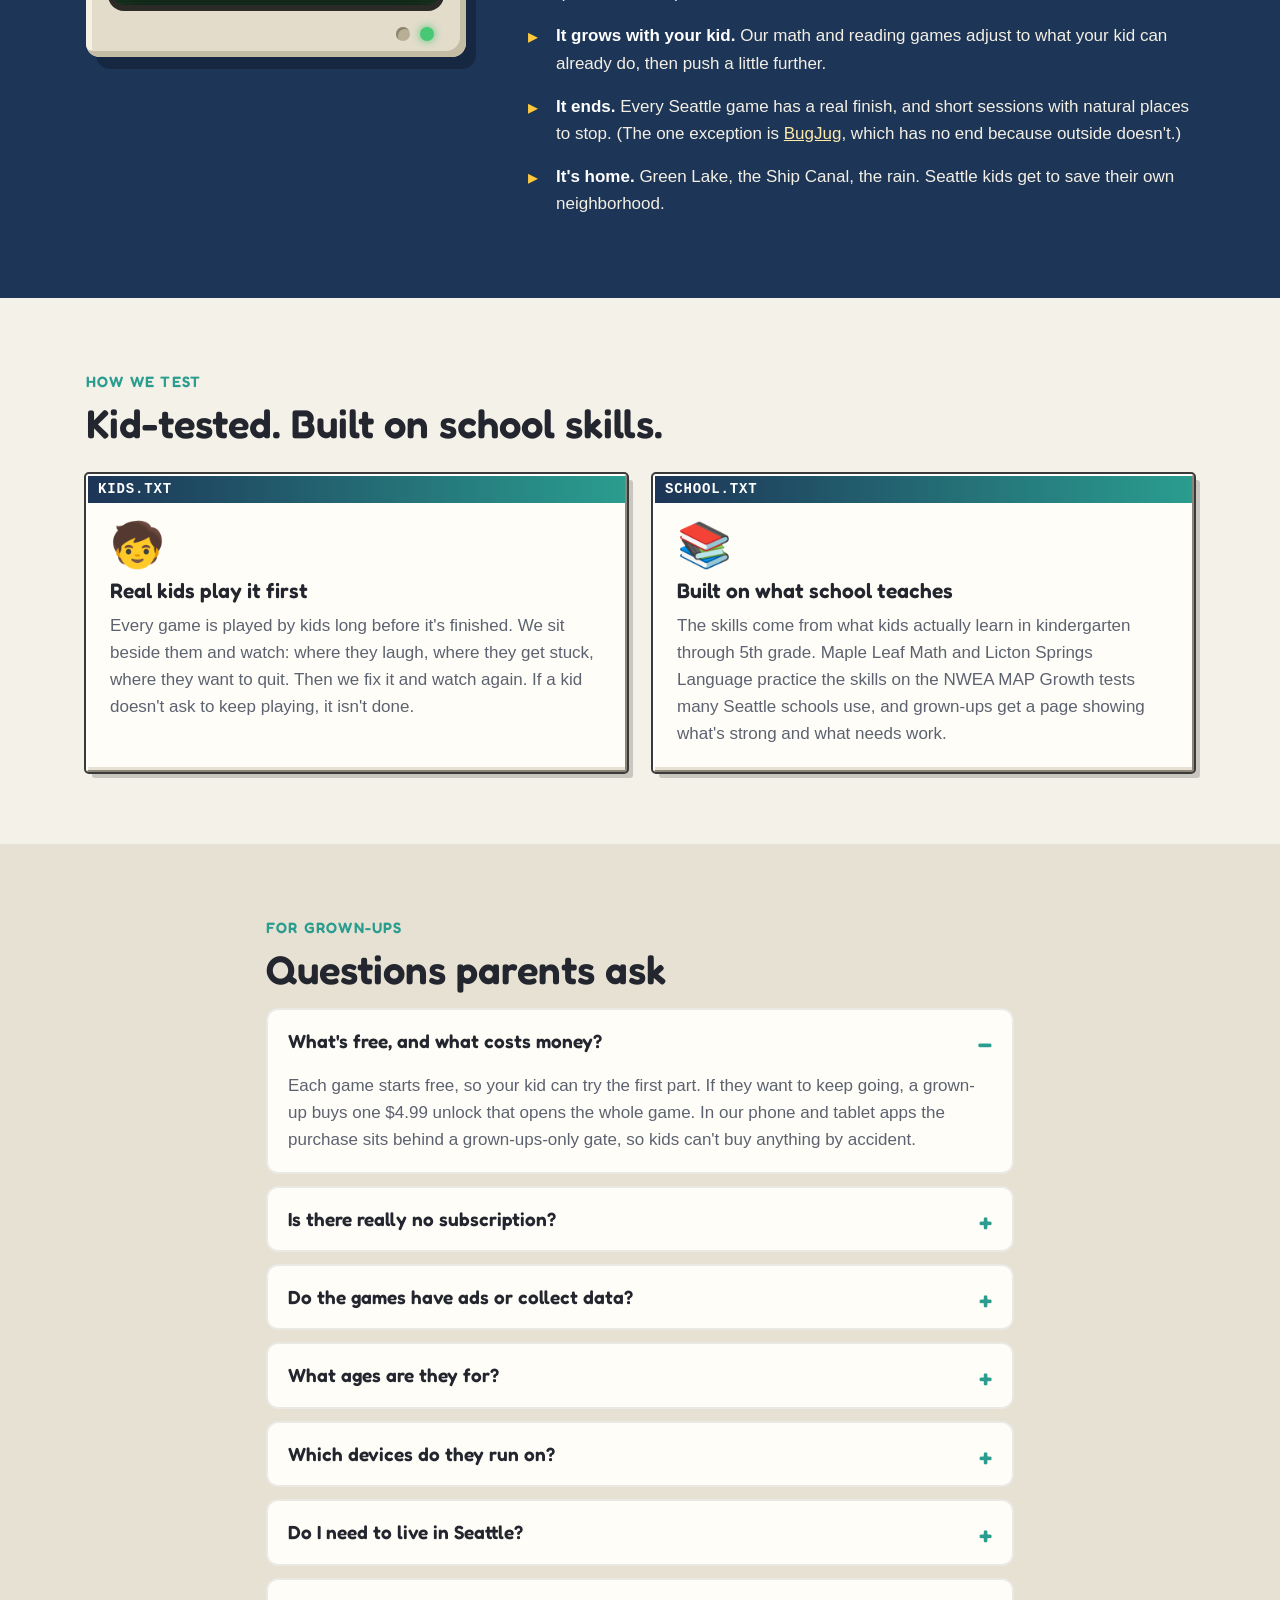
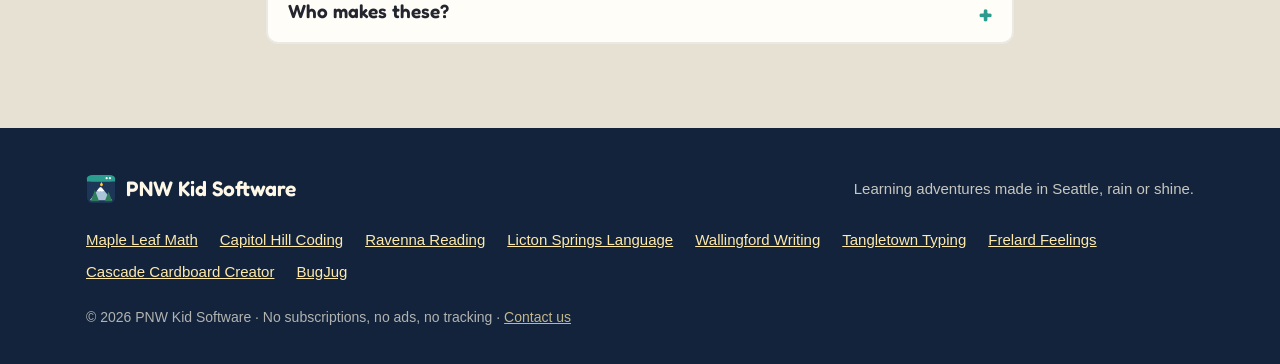
==== commit 03b1dd41: "BugJug is the one with no end Every other game here has an ending. BugJug doesn't, on purpose: there" ====
--- a/index.html
+++ b/index.html
@@ -315,14 +315,15 @@
         </article>
 
         <article class="card card-bonus" id="bugjug">
-          <p class="ribbon">The odd one out</p>
+          <p class="ribbon">The one with no end</p>
           <img class="shot shot-contain" src="img/games/bugjug.jpg" alt="BugJug: three cartoon bug pets in glass jars on a shelf" loading="lazy" width="900" height="385">
           <div class="card-body">
             <div class="card-head">
               <img src="img/games/bugjug-icon.png" alt="" width="52" height="52" loading="lazy">
               <div><h3>BugJug</h3><p class="tags"><span class="tag t-bug">Bugs &amp; nature</span><span>All ages</span></p></div>
             </div>
-            <p>BugJug doesn't live in one neighborhood, because bugs don't either. It doesn't quite fit the mold, but it's a family favorite. Snap a photo of a real bug, and BugJug figures out what it is right on the phone, then turns it into a cute pet in a jar on your shelf. Feed it, play with it, and go exploring with a bug net.</p>
+            <p>Every other game here has an ending. BugJug doesn't, on purpose, because there's no end to what's outside. Snap a photo of a real bug, and BugJug figures out what it is right on the phone, then turns it into a cute pet in a jar on your shelf. Feed it, play with it, then go find the next one. It's out there somewhere: under a leaf, on the porch light, down by the lake.</p>
+            <p>So the best way to play BugJug is to put your shoes on. It doesn't live in one neighborhood, because bugs don't either, and it's a family favorite.</p>
             <p>Same deal as the rest: free to try with five bugs, then $4.99 once for everything.</p>
             <p class="status live"><b>Out now</b> on the App Store for iPhone and iPad.</p>
             <a class="btn btn-small" href="https://timothycrosley.github.io/bug-jug.github.io/">Visit BugJug</a>
@@ -356,7 +357,7 @@
       <ul class="ticks">
         <li><b>The story comes first.</b> Math, reading or code is how you open the next door, not a quiz stuck on top.</li>
         <li><b>It grows with your kid.</b> Our math and reading games adjust to what your kid can already do, then push a little further.</li>
-        <li><b>It ends.</b> Every game has a real finish, and short sessions with natural places to stop.</li>
+        <li><b>It ends.</b> Every Seattle game has a real finish, and short sessions with natural places to stop. (The one exception is <a href="#bugjug">BugJug</a>, which has no end because outside doesn't.)</li>
         <li><b>It's home.</b> Green Lake, the Ship Canal, the rain. Seattle kids get to save their own neighborhood.</li>
       </ul>
     </div>
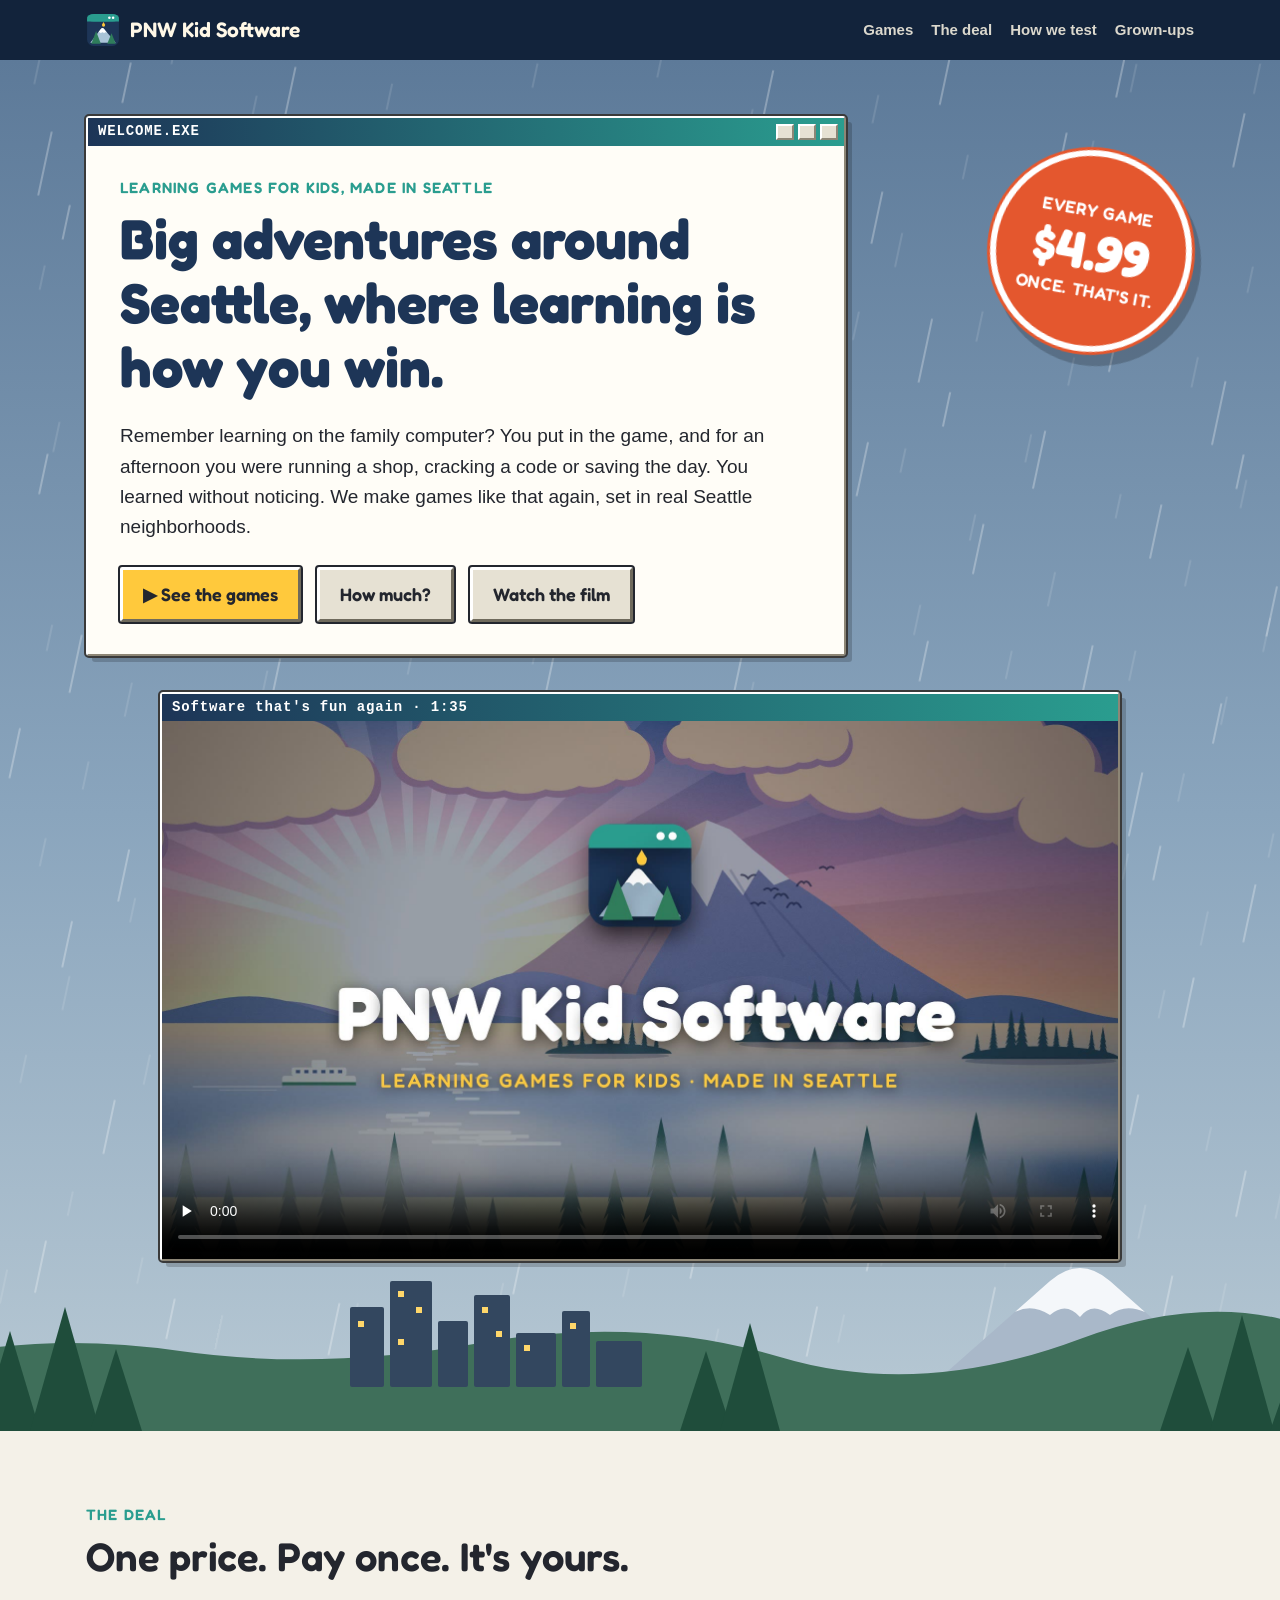
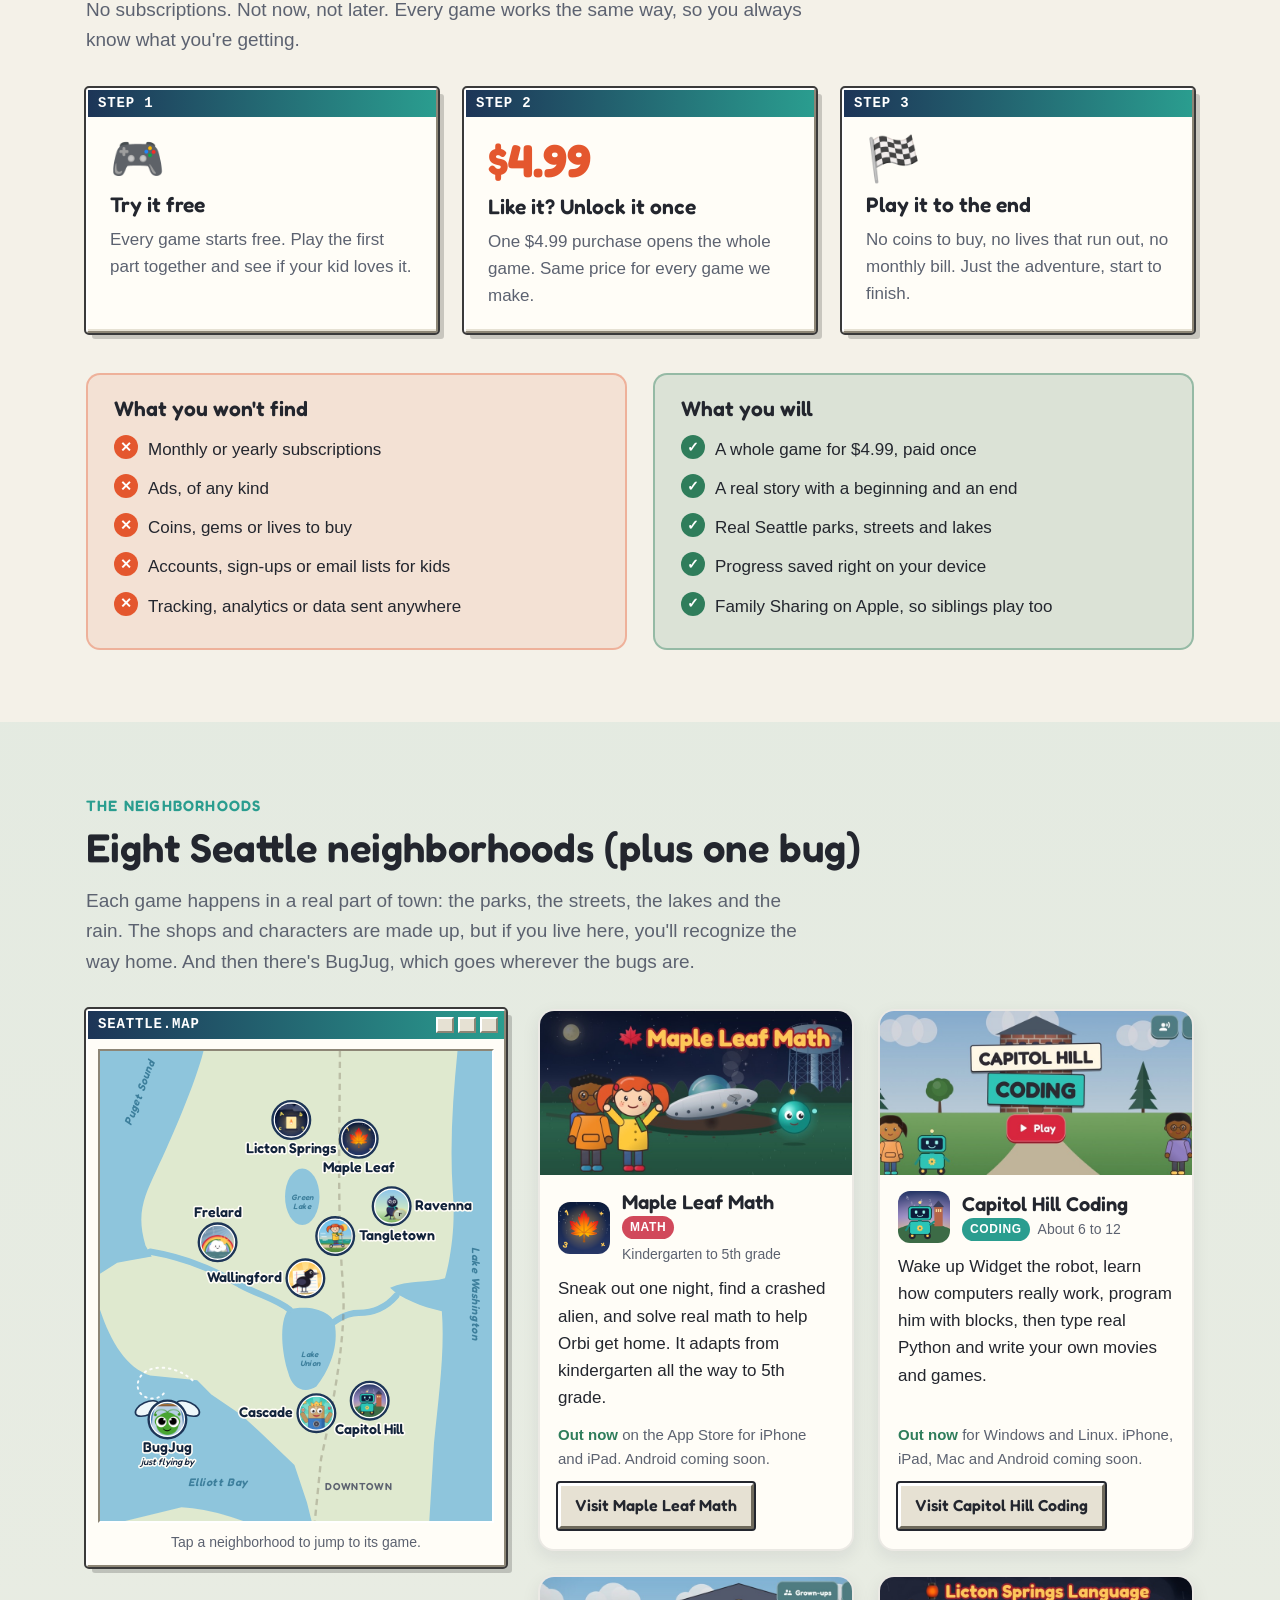
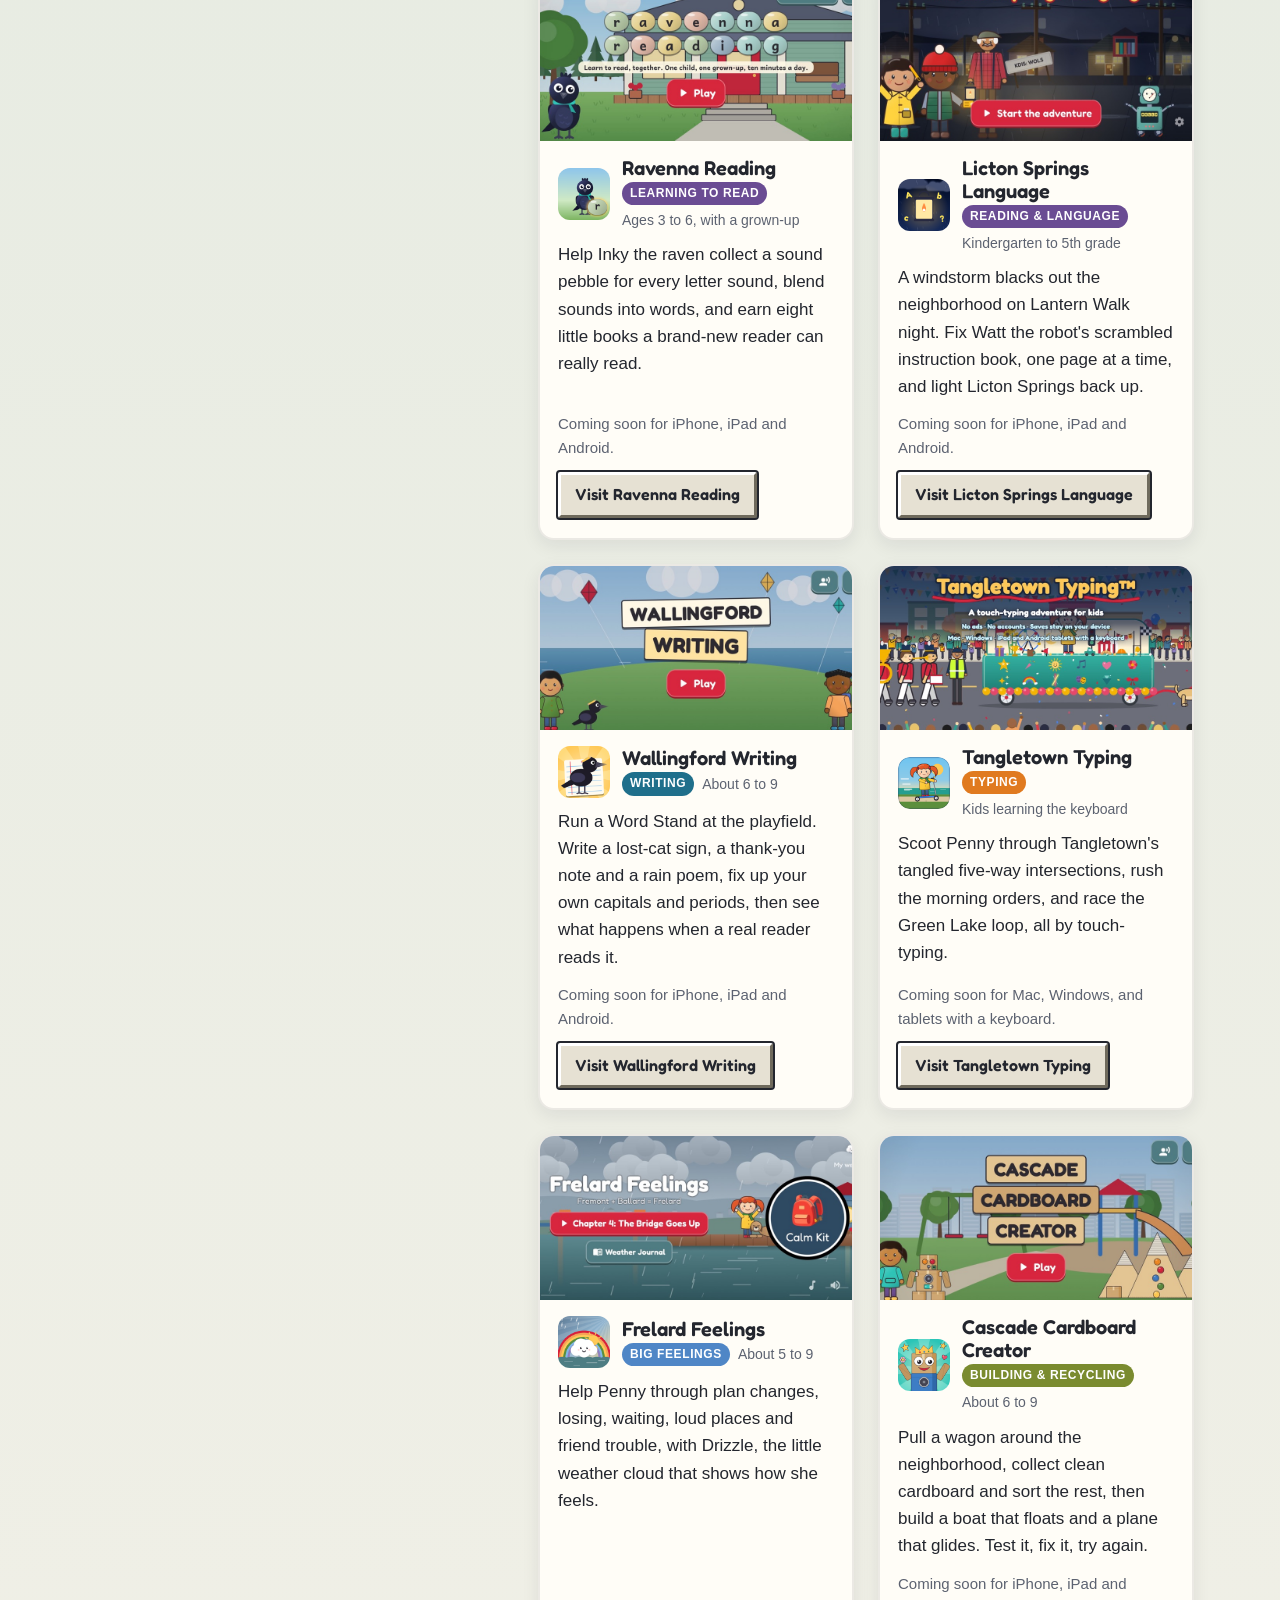
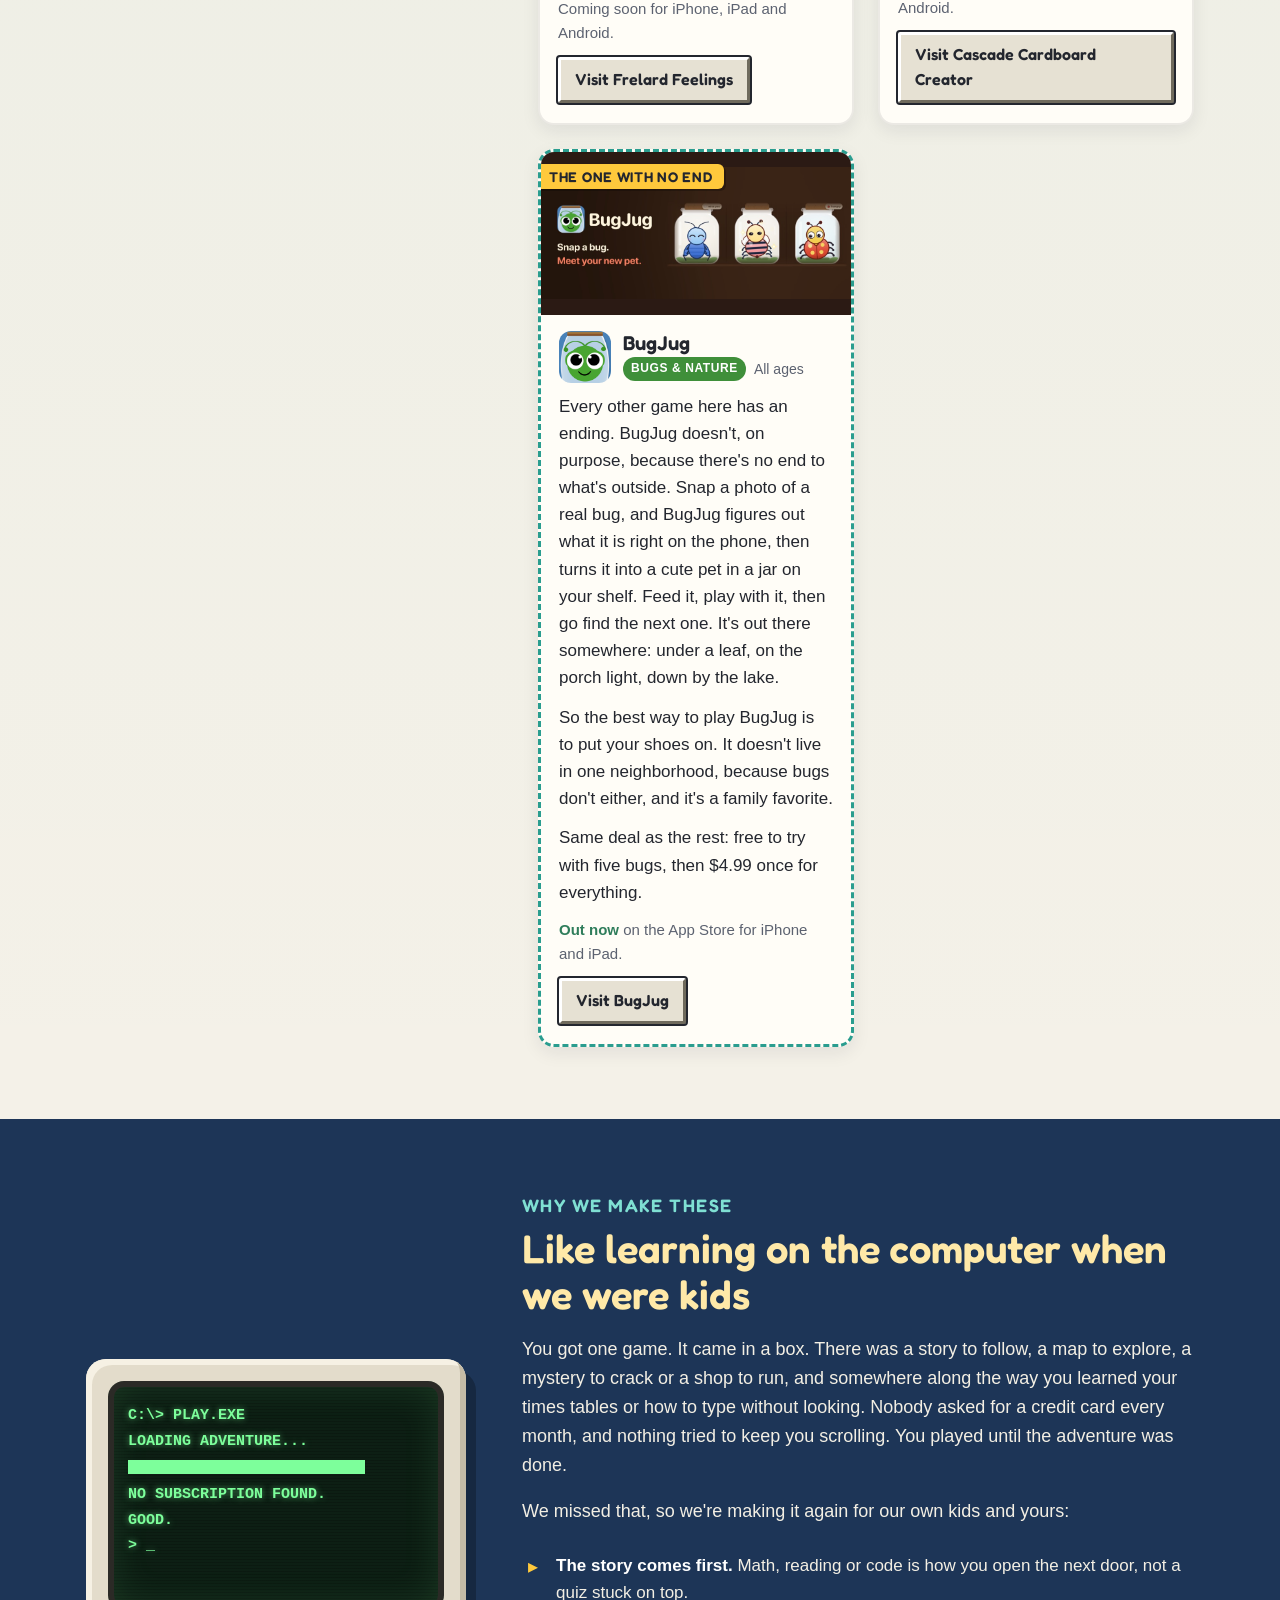
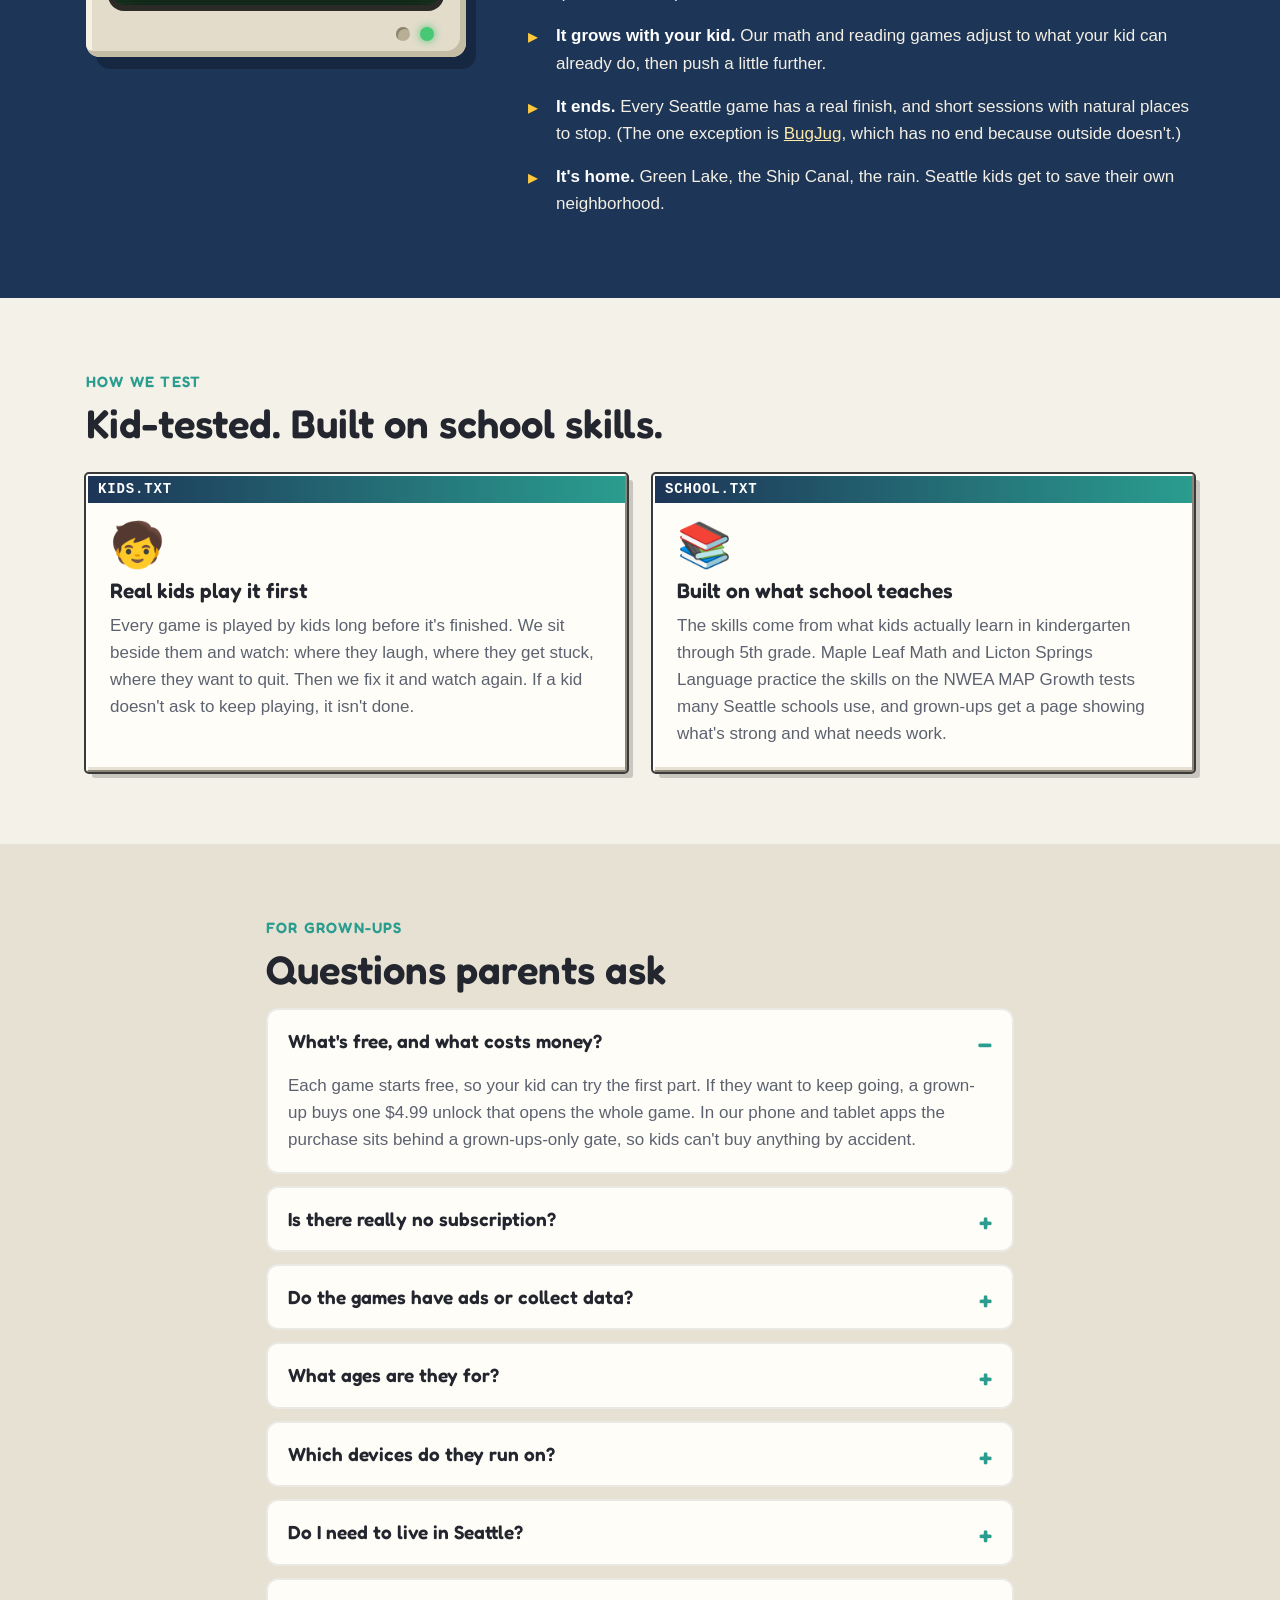
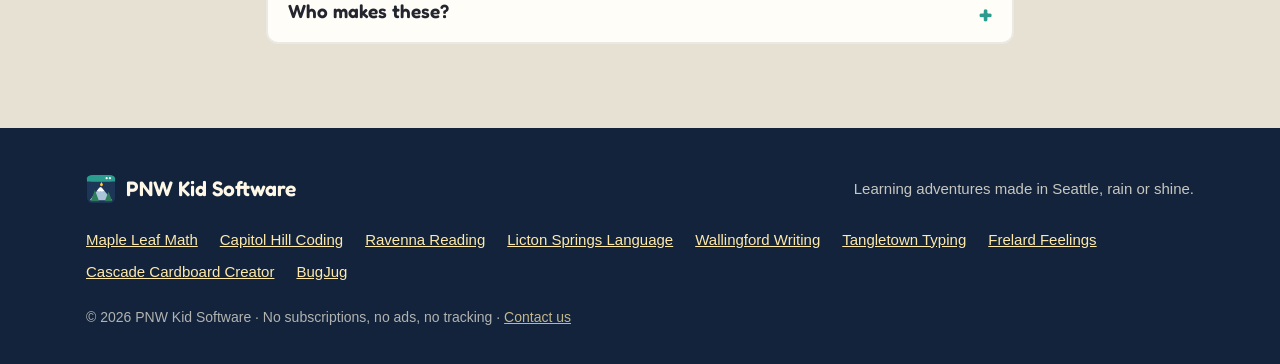
==== commit 5feb8ab8: "Fix the rain, and a new cut of the film The hero's rain jumped sideways every 1.1 seconds: its loop " ====
--- a/index.html
+++ b/index.html
@@ -78,13 +78,13 @@
   </div>
   <div class="wrap film-wrap">
     <div class="win film-window">
-      <div class="win-title"><span id="film-name">Software that's fun again · 1:37</span></div>
+      <div class="win-title"><span id="film-name">Software that's fun again · 1:35</span></div>
       <video id="film" aria-labelledby="film-name" controls playsinline preload="none"
-             width="1920" height="1080" poster="video/fun-again.jpg">
-        <source src="video/fun-again-720.mp4?v=1" type="video/mp4" media="(max-width: 720px)">
-        <source src="video/fun-again.mp4?v=1" type="video/mp4">
-        <track kind="captions" srclang="en" label="English" src="video/fun-again.en.vtt?v=1">
-        <a href="video/fun-again.mp4?v=1">Download the film</a>
+             width="1920" height="1080" poster="video/fun-again.jpg?v=2">
+        <source src="video/fun-again-720.mp4?v=2" type="video/mp4" media="(max-width: 720px)">
+        <source src="video/fun-again.mp4?v=2" type="video/mp4">
+        <track kind="captions" srclang="en" label="English" src="video/fun-again.en.vtt?v=2">
+        <a href="video/fun-again.mp4?v=2">Download the film</a>
       </video>
     </div>
   </div>
--- a/style.css
+++ b/style.css
@@ -127,16 +127,27 @@
 @media (prefers-color-scheme: dark) {
   .hero { background: linear-gradient(180deg, #0f1a2b 0%, #1d3048 60%, #2b4560 100%); }
 }
-.rain {
-  position: absolute; inset: -40px 0 0; z-index: -1; opacity: .35;
-  background-image:
-    repeating-linear-gradient(105deg, transparent 0 22px, rgba(255,255,255,.55) 22px 23px, transparent 23px 60px),
-    repeating-linear-gradient(100deg, transparent 0 40px, rgba(255,255,255,.35) 40px 41px, transparent 41px 90px);
-  background-size: 120px 140px, 180px 200px;
-  animation: rain 1.1s linear infinite;
-}
-@keyframes rain { to { background-position: -20px 140px, -30px 200px; } }
-@media (prefers-reduced-motion: reduce) { .rain { animation: none; } }
+.rain { /* A tilted sheet behind the hero. Its two layers hold upright streaks and slide straight down the sheet. */
+  position: absolute; inset: -320px -160px; z-index: -1; pointer-events: none;
+  transform: rotate(12deg);
+}
+.rain::before, .rain::after {
+  content: ""; position: absolute; left: 0; right: 0; bottom: 0; will-change: transform;
+}
+/* Each layer starts one tile above the sheet and falls exactly one tile, so the end of the loop is the start of the next. */
+.rain::before {
+  top: -400px; opacity: .34;
+  background: url("data:image/svg+xml,%3Csvg xmlns='http://www.w3.org/2000/svg' width='300' height='400'%3E%3Cpath d='M22 14v52M97 128v64M160 44v40M231 214v58M281 96v46M60 262v54M190 318v50M130 196v34' fill='none' stroke='white' stroke-width='1.6' stroke-linecap='round'/%3E%3C/svg%3E") 0 0 / 300px 400px;
+  animation: rain-near .8s linear infinite;
+}
+.rain::after {
+  top: -300px; opacity: .2;
+  background: url("data:image/svg+xml,%3Csvg xmlns='http://www.w3.org/2000/svg' width='220' height='300'%3E%3Cpath d='M18 20v28M70 150v34M118 60v24M165 210v30M200 110v26M44 236v28' fill='none' stroke='white' stroke-width='1.1' stroke-linecap='round'/%3E%3C/svg%3E") 0 0 / 220px 300px;
+  animation: rain-far 1.05s linear infinite;
+}
+@keyframes rain-near { to { transform: translate3d(0, 400px, 0); } }
+@keyframes rain-far { to { transform: translate3d(0, 300px, 0); } }
+@media (prefers-reduced-motion: reduce) { .rain::before, .rain::after { animation: none; } }
 
 .skyline { position: absolute; left: 0; right: 0; bottom: 0; width: 100%; height: 220px; z-index: -1; }
 .skyline .mtn { fill: #a9b8c9; }
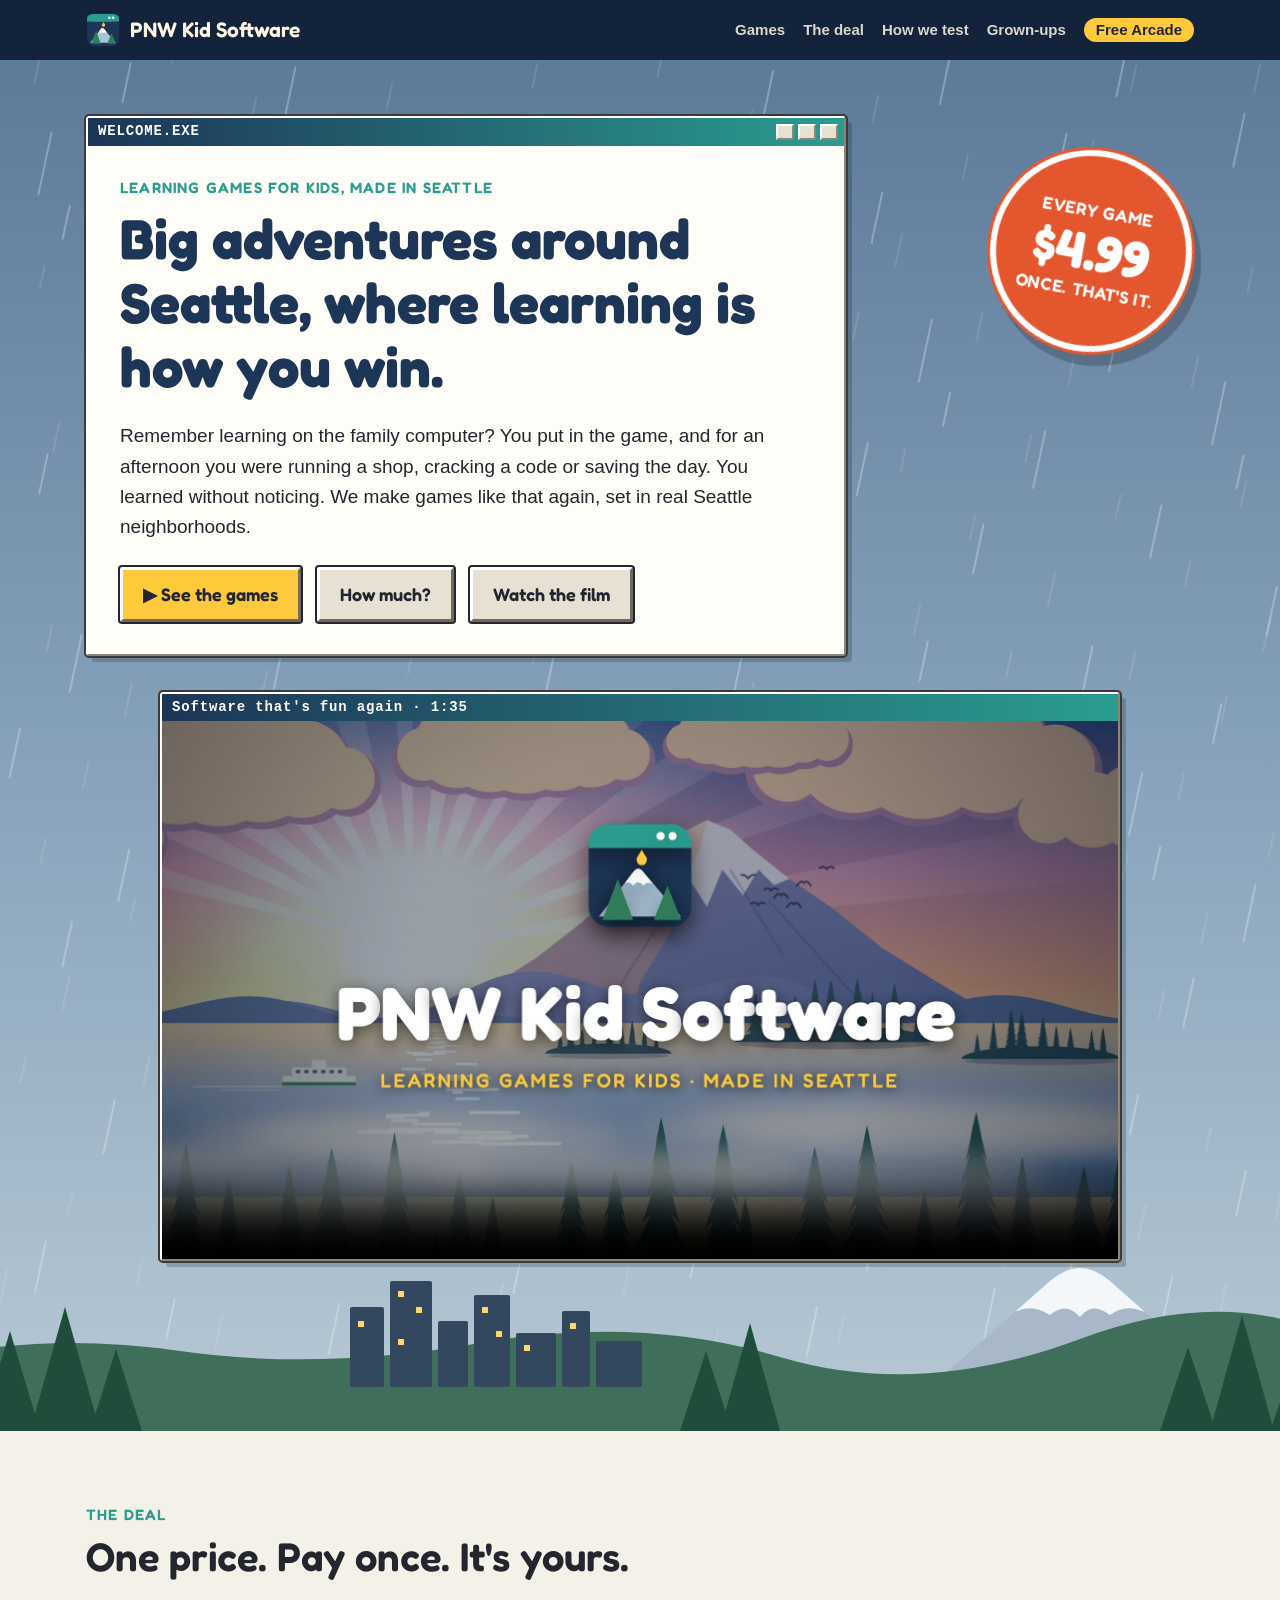
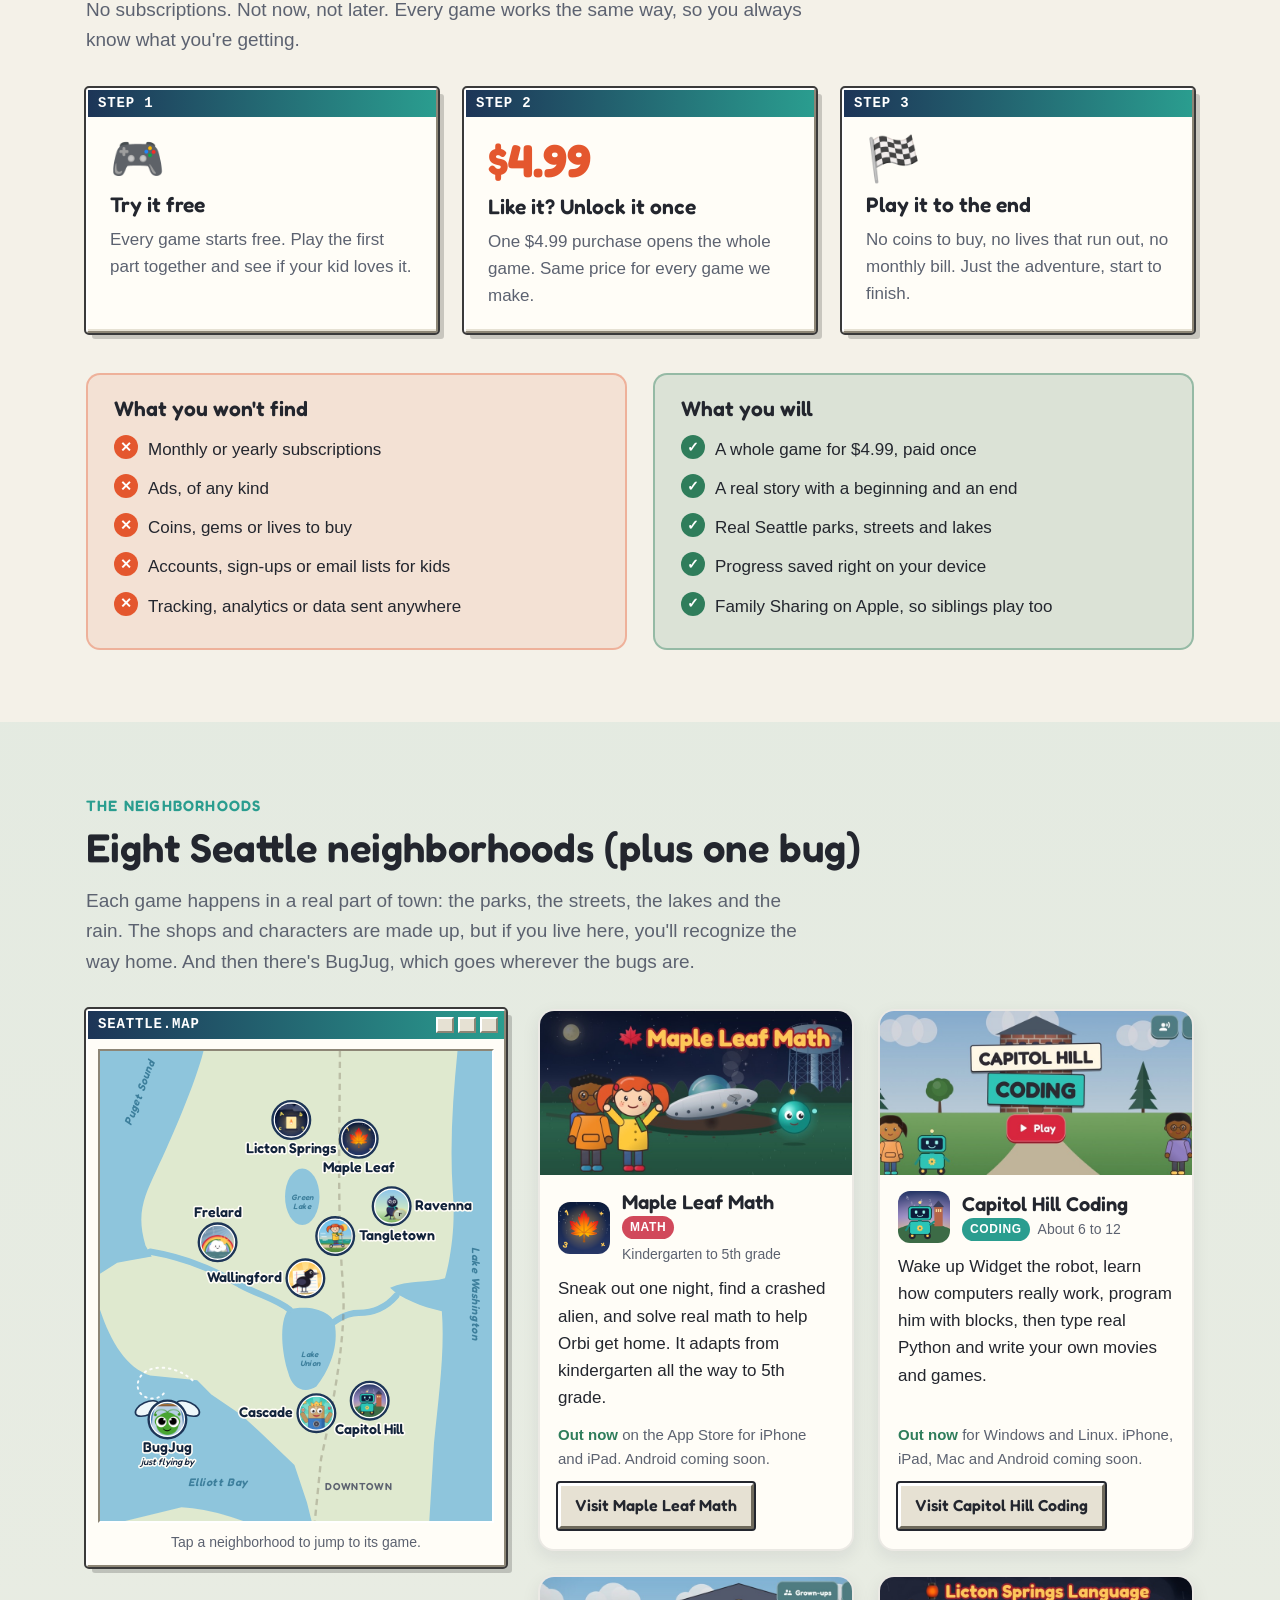
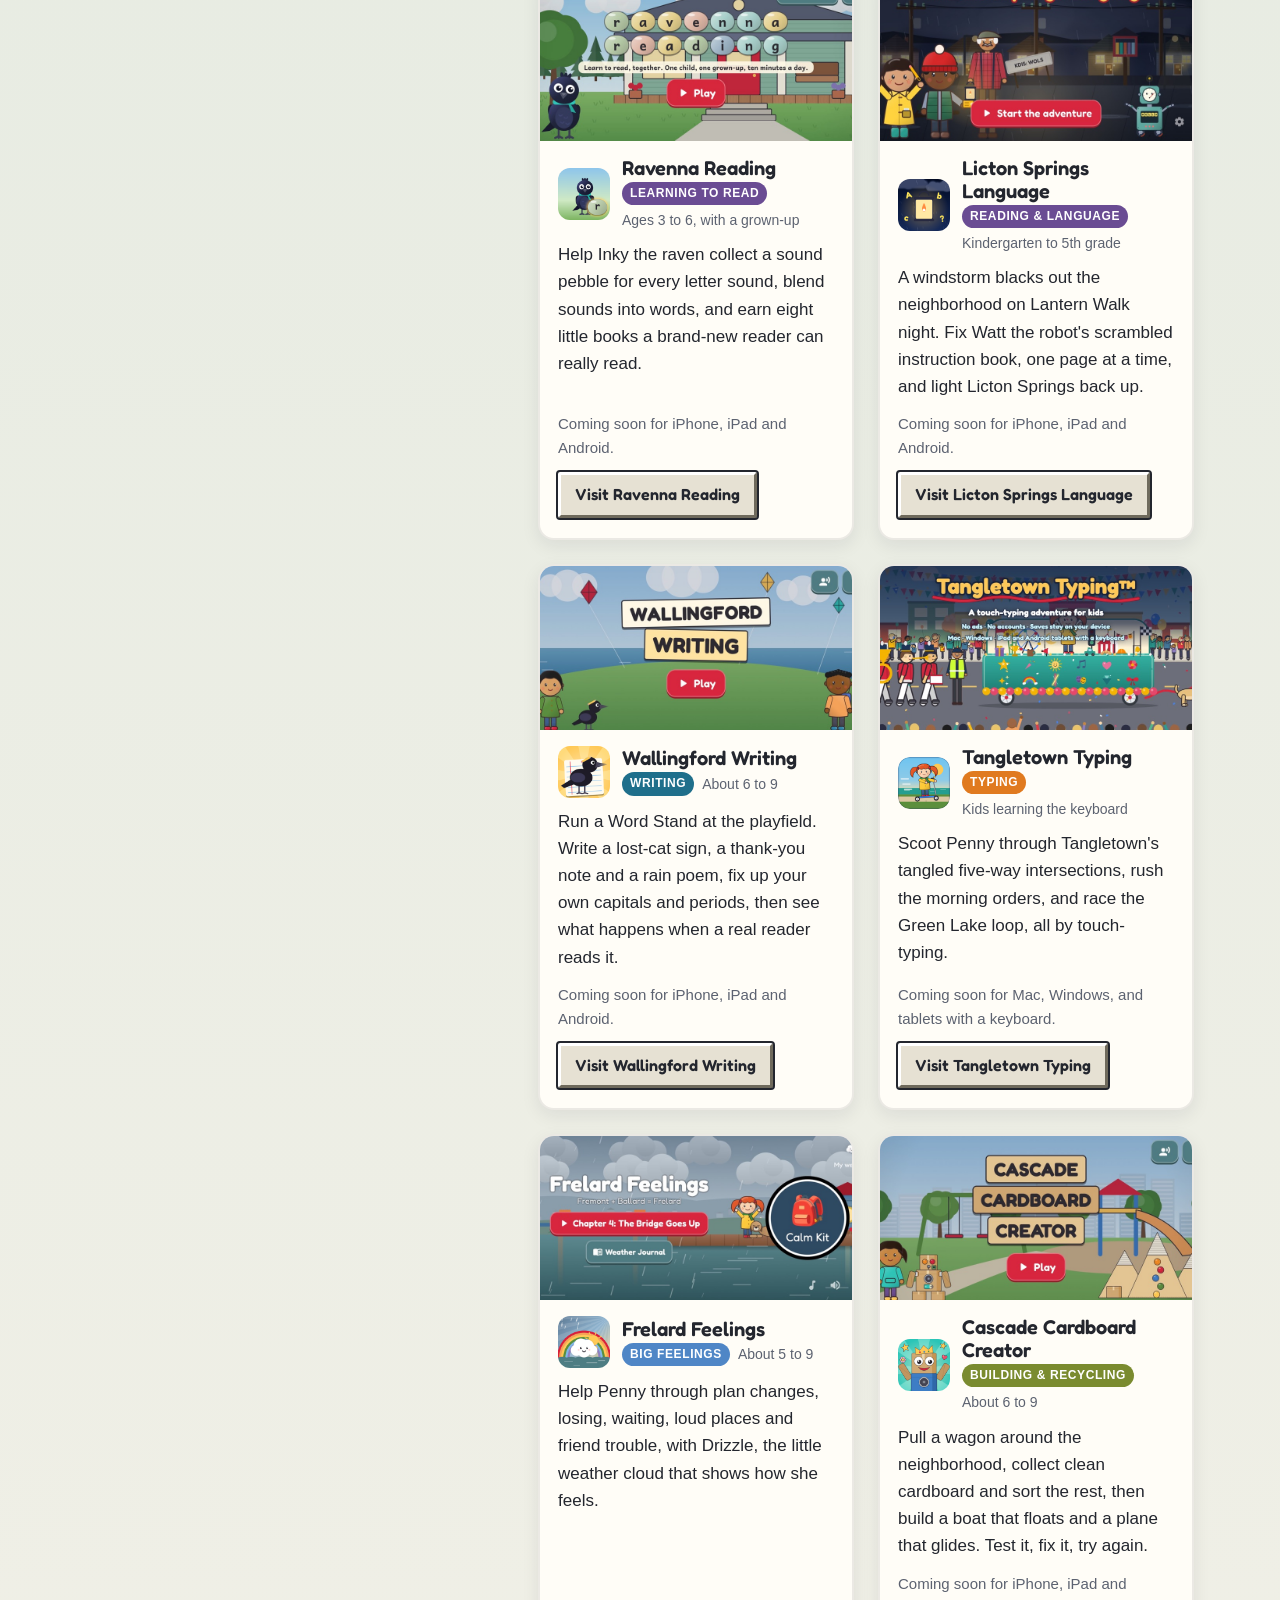
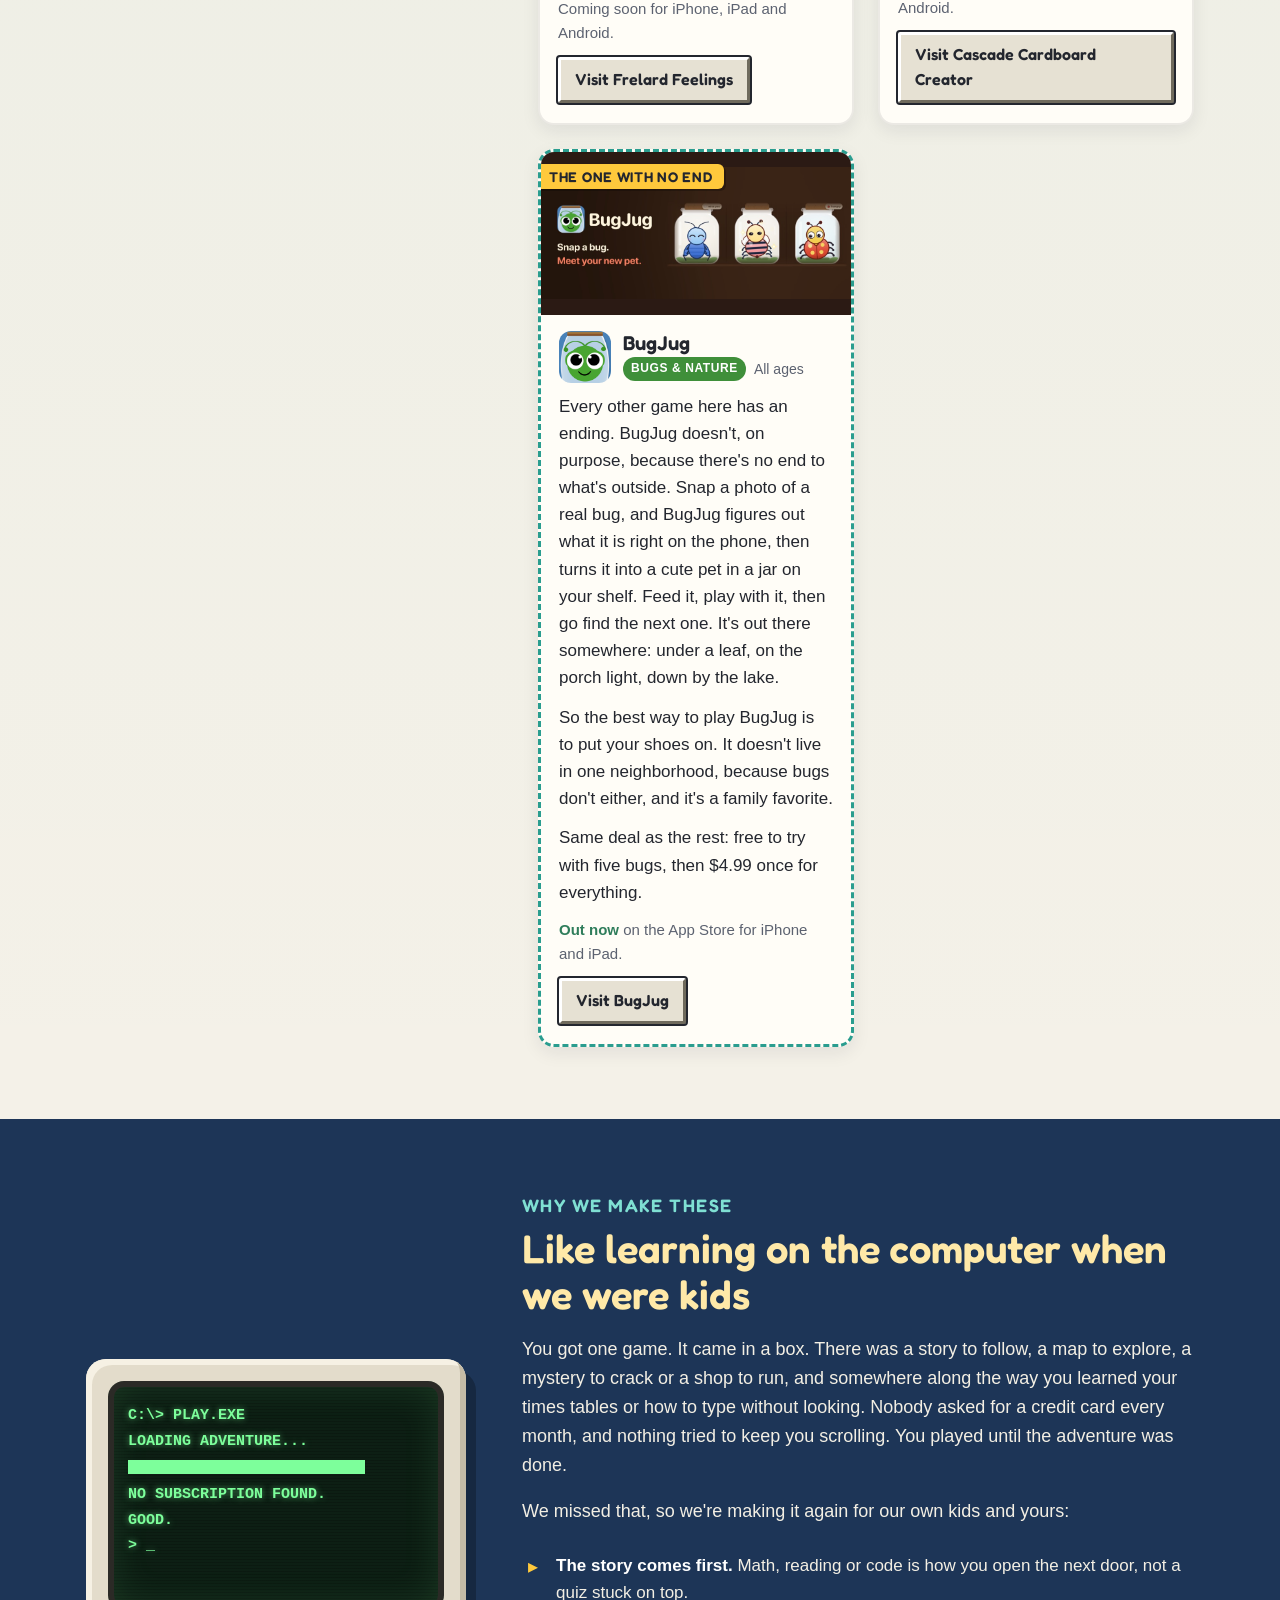
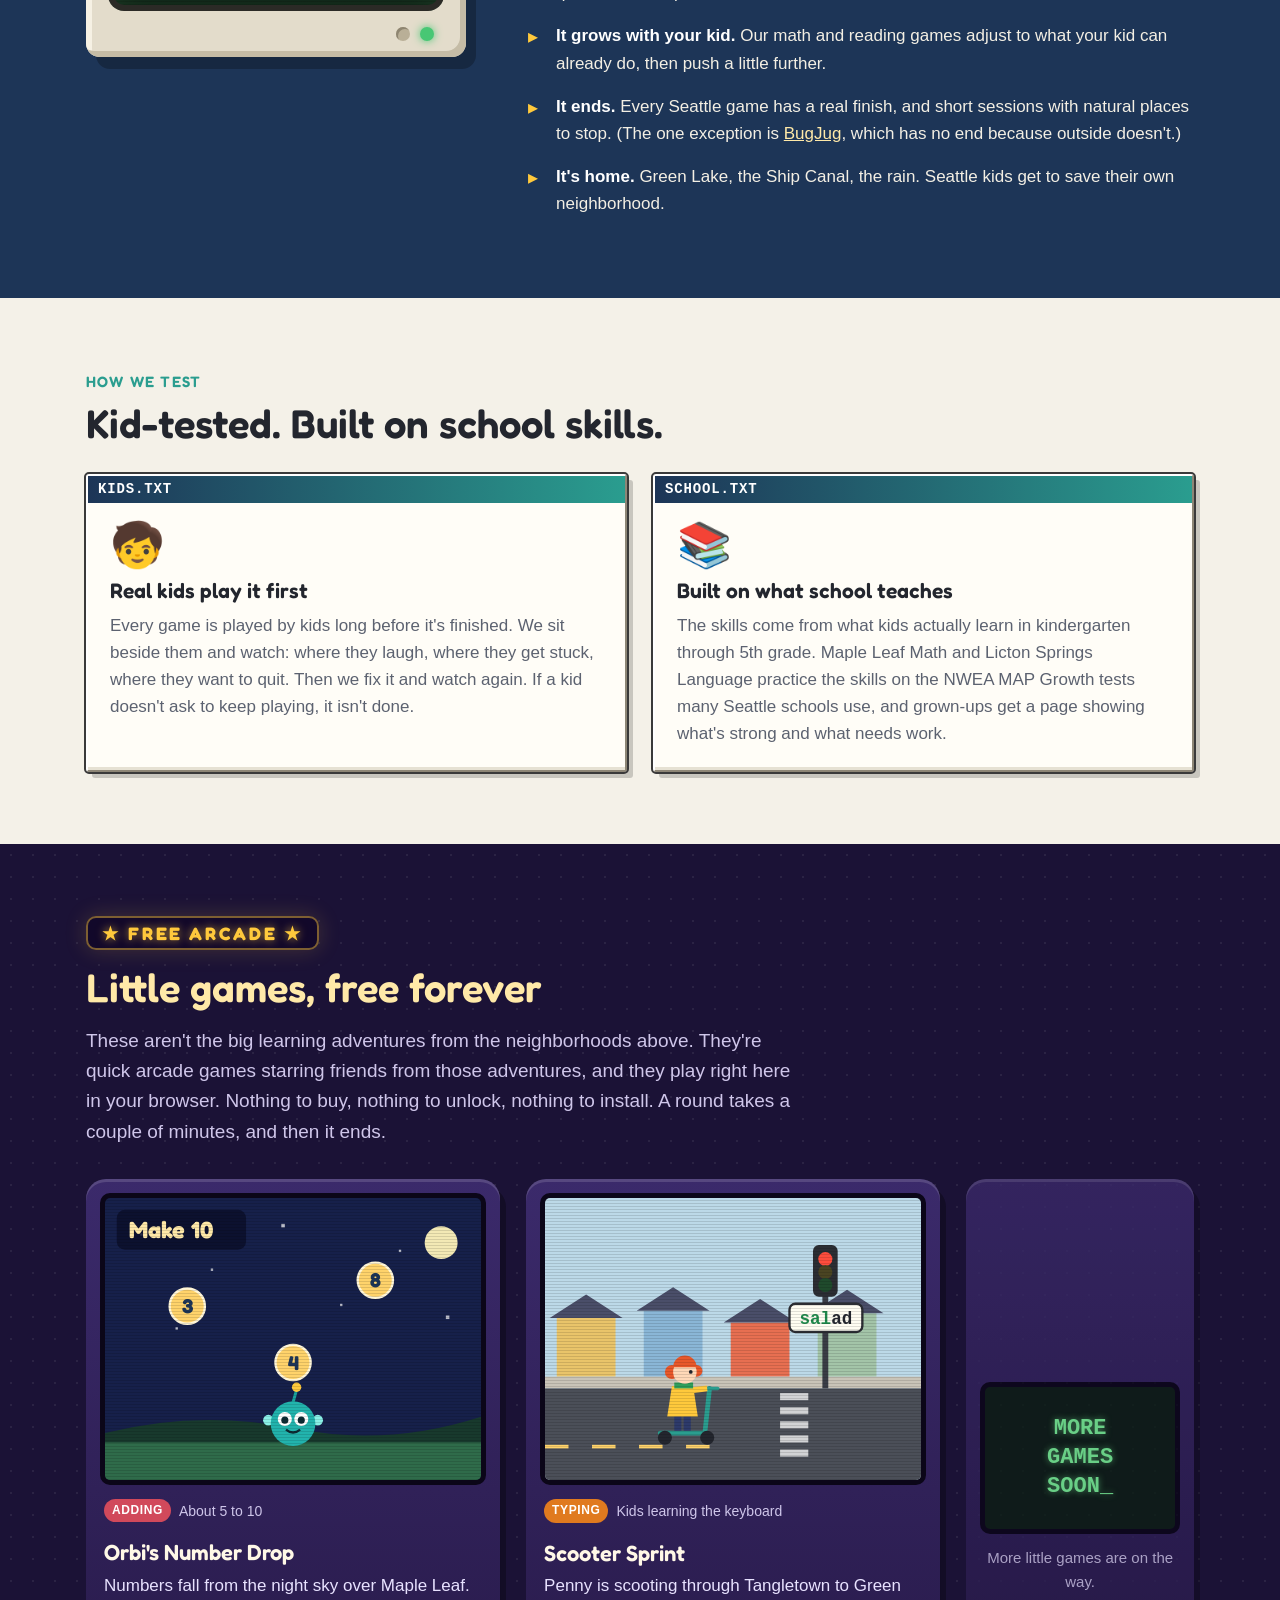
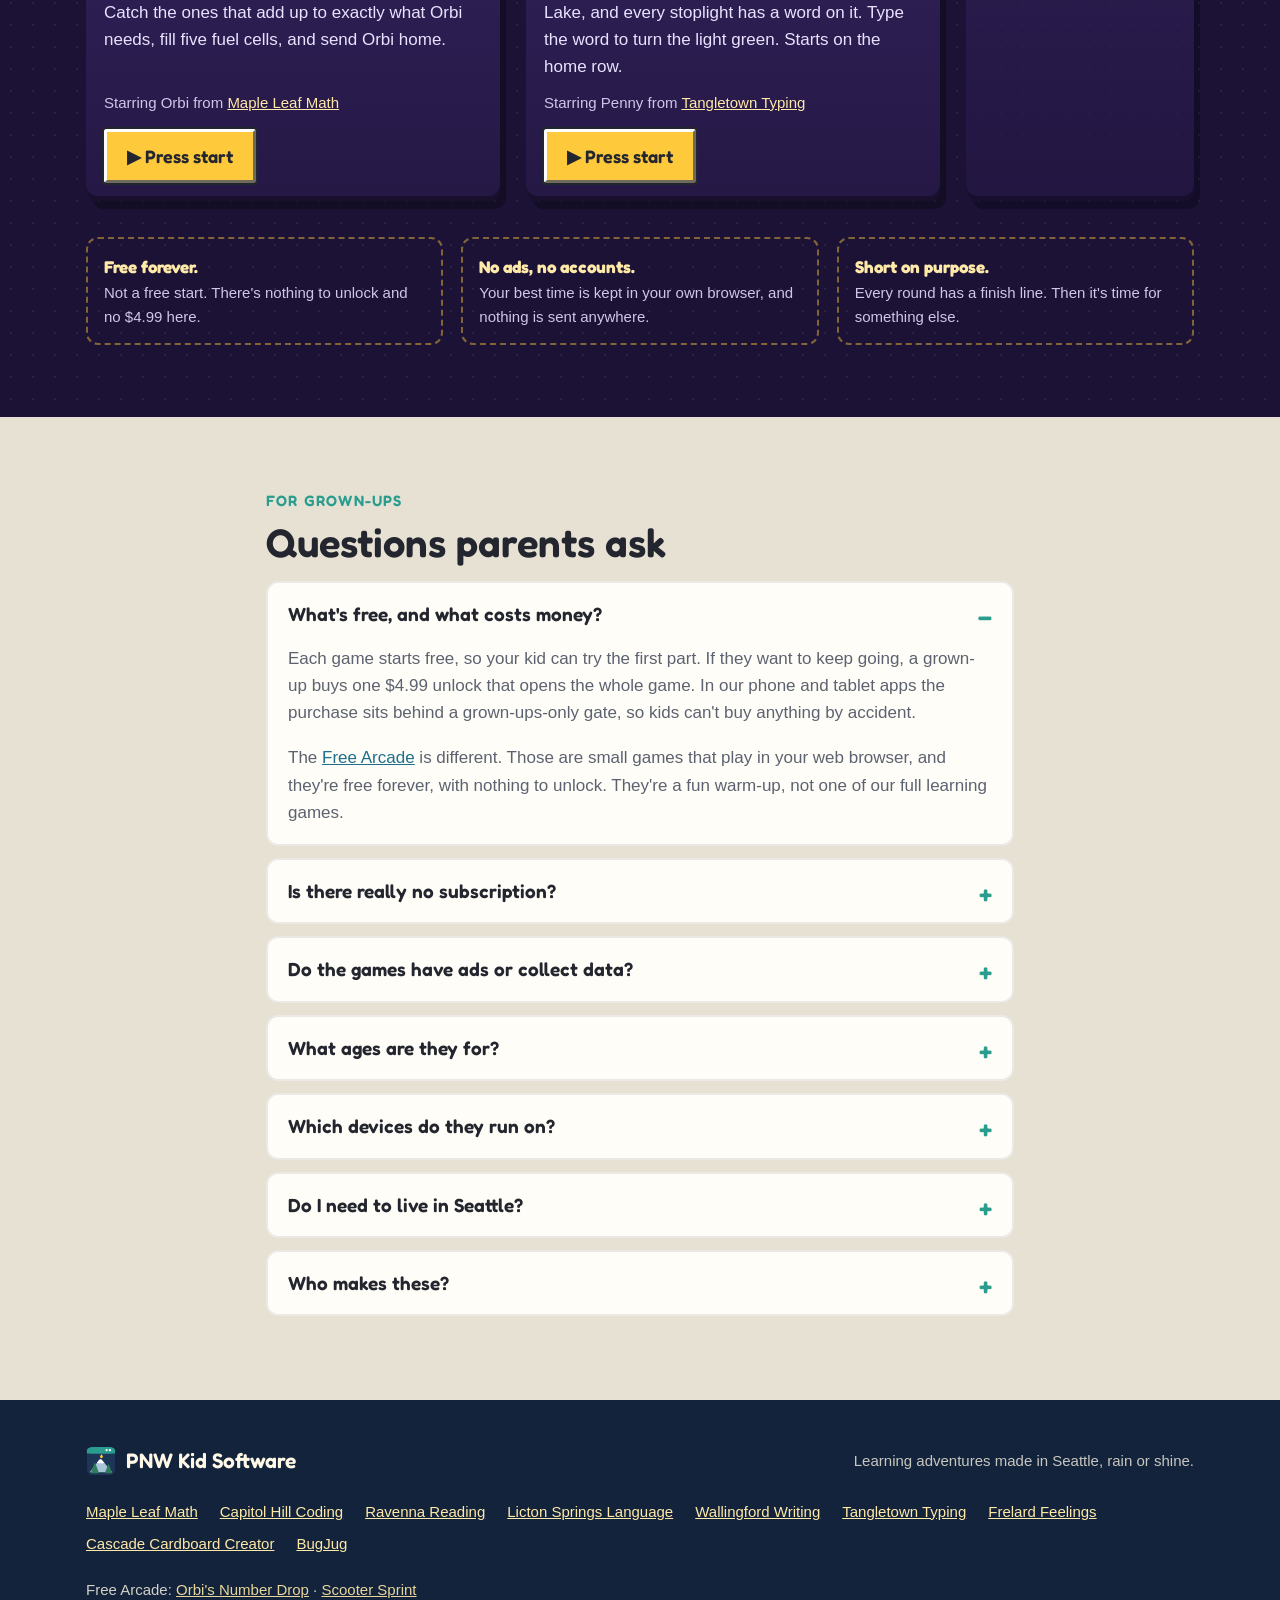
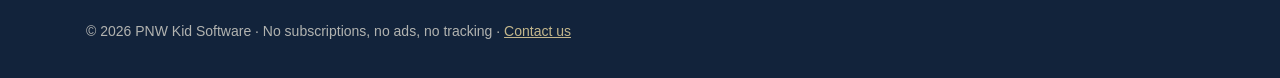
==== commit ec10fd07: "Add the Free Arcade: two little browser games, free forever Orbi's Number Drop (adding) and Scooter " ====
--- a/index.html
+++ b/index.html
@@ -25,6 +25,7 @@
       <a href="#deal">The deal</a>
       <a href="#tested">How we test</a>
       <a href="#grownups">Grown-ups</a>
+      <a class="nav-arcade" href="#arcade">Free Arcade</a>
     </nav>
   </div>
 </header>
@@ -390,6 +391,103 @@
   </div>
 </section>
 
+<!-- ============ Free Arcade: little browser games, free forever ============ -->
+<section class="section arcade" id="arcade">
+  <div class="wrap">
+    <p class="arcade-sign" aria-hidden="true">★ Free Arcade ★</p>
+    <h2>Little games, free forever</h2>
+    <p class="intro">These aren't the big learning adventures from the neighborhoods above. They're quick arcade games starring friends from those adventures, and they play right here in your browser. Nothing to buy, nothing to unlock, nothing to install. A round takes a couple of minutes, and then it ends.</p>
+
+    <div class="cabs">
+      <article class="cab">
+        <a class="cab-screen" href="arcade/number-drop/" tabindex="-1" aria-hidden="true">
+          <svg viewBox="0 0 320 240">
+            <rect width="320" height="240" fill="#16204a"/>
+            <g fill="#fff" opacity=".7"><rect x="30" y="30" width="2" height="2"/><rect x="90" y="60" width="2" height="2"/><rect x="150" y="22" width="3" height="3"/><rect x="250" y="44" width="2" height="2"/><rect x="200" y="90" width="2" height="2"/><rect x="60" y="110" width="2" height="2"/><rect x="290" y="100" width="3" height="3"/></g>
+            <circle cx="286" cy="38" r="14" fill="#f3e9b5"/>
+            <path d="M0 200 Q80 180 160 196 T320 186 V240 H0 Z" fill="#18392d"/>
+            <rect y="208" width="320" height="32" fill="#2f6b4a"/>
+            <g font-family="Fredoka, sans-serif" font-weight="700" font-size="17" text-anchor="middle" fill="#1d3557">
+              <circle cx="70" cy="92" r="15" fill="#ffd36b" stroke="#fff6d8" stroke-width="2"/><text x="70" y="98">3</text>
+              <circle cx="230" cy="70" r="15" fill="#ffd36b" stroke="#fff6d8" stroke-width="2"/><text x="230" y="76">8</text>
+              <circle cx="160" cy="140" r="15" fill="#ffd36b" stroke="#fff6d8" stroke-width="2"/><text x="160" y="146">4</text>
+            </g>
+            <rect x="10" y="10" width="110" height="34" rx="7" fill="#0a0e28" opacity=".8"/>
+            <text x="20" y="34" font-family="Fredoka, sans-serif" font-weight="700" font-size="20" fill="#ffe9a8">Make 10</text>
+            <g transform="translate(160 192)">
+              <line x1="0" y1="-18" x2="3" y2="-29" stroke="#1aa39c" stroke-width="2.5"/><circle cx="3" cy="-31" r="4" fill="#ffc93c"/>
+              <circle cx="-21" cy="-3" r="4.5" fill="#8af0e6"/><circle cx="21" cy="-3" r="4.5" fill="#8af0e6"/>
+              <circle r="19" fill="#22b3ad"/>
+              <circle cx="-7" cy="-4" r="6" fill="#fff"/><circle cx="7" cy="-4" r="6" fill="#fff"/>
+              <circle cx="-7" cy="-3" r="3" fill="#0d2b33"/><circle cx="7" cy="-3" r="3" fill="#0d2b33"/>
+              <path d="M-6 5 Q0 10 6 5" fill="none" stroke="#0d2b33" stroke-width="2"/>
+            </g>
+          </svg>
+        </a>
+        <div class="cab-body">
+          <p class="tags"><span class="tag t-math">Adding</span><span>About 5 to 10</span></p>
+          <h3>Orbi's Number Drop</h3>
+          <p>Numbers fall from the night sky over Maple Leaf. Catch the ones that add up to exactly what Orbi needs, fill five fuel cells, and send Orbi home.</p>
+          <p class="cab-who">Starring Orbi from <a href="#maple-leaf-math">Maple Leaf Math</a></p>
+          <a class="btn btn-go" href="arcade/number-drop/">&#9654;&nbsp;Press start</a>
+        </div>
+      </article>
+
+      <article class="cab">
+        <a class="cab-screen" href="arcade/scooter-sprint/" tabindex="-1" aria-hidden="true">
+          <svg viewBox="0 0 320 240">
+            <rect width="320" height="240" fill="#bcd9e8"/>
+            <rect x="10" y="102" width="50" height="50" fill="#e9c46a"/><path d="M4 102 L35 82 L66 102 Z" fill="#4a4e69"/>
+            <rect x="84" y="96" width="50" height="56" fill="#8ab6d6"/><path d="M78 96 L109 76 L140 96 Z" fill="#4a4e69"/>
+            <rect x="158" y="106" width="50" height="46" fill="#e76f51"/><path d="M152 106 L183 86 L214 106 Z" fill="#4a4e69"/>
+            <rect x="232" y="98" width="50" height="54" fill="#a3c4a8"/><path d="M226 98 L257 78 L288 98 Z" fill="#4a4e69"/>
+            <rect y="152" width="320" height="10" fill="#c9c4b8"/>
+            <rect y="162" width="320" height="78" fill="#4b4f58"/>
+            <g fill="#ffd36b"><rect x="0" y="210" width="20" height="3"/><rect x="40" y="210" width="20" height="3"/><rect x="80" y="210" width="20" height="3"/><rect x="120" y="210" width="20" height="3"/></g>
+            <g fill="#fff" opacity=".75"><rect x="200" y="166" width="24" height="6"/><rect x="200" y="178" width="24" height="6"/><rect x="200" y="190" width="24" height="6"/><rect x="200" y="202" width="24" height="6"/><rect x="200" y="214" width="24" height="6"/></g>
+            <rect x="236" y="70" width="5" height="92" fill="#3a3d46"/>
+            <rect x="228" y="40" width="21" height="44" rx="5" fill="#2b2d33"/>
+            <circle cx="238.5" cy="52" r="6" fill="#ff4d3d"/><circle cx="238.5" cy="63" r="6" fill="#4a4422"/><circle cx="238.5" cy="74" r="6" fill="#1f4a2c"/>
+            <rect x="208" y="90" width="62" height="24" rx="5" fill="#fffdf2" stroke="#2b2d33" stroke-width="2"/>
+            <text x="239" y="107" text-anchor="middle" font-family="ui-monospace, Menlo, monospace" font-weight="700" font-size="15"><tspan fill="#1f8a4c">sal</tspan><tspan fill="#23262e">ad</tspan></text>
+            <g transform="translate(120 196)">
+              <path d="M-22 4 H16 L20 -34" fill="none" stroke="#2a9d8f" stroke-width="4" stroke-linecap="round"/>
+              <path d="M13 -34 H27" stroke="#2a9d8f" stroke-width="3" stroke-linecap="round"/>
+              <circle cx="-18" cy="8" r="6" fill="#23262e"/><circle cx="18" cy="8" r="6" fill="#23262e"/>
+              <rect x="-10" y="-12" width="6" height="14" fill="#2d3a6b"/><rect x="-2" y="-12" width="6" height="14" fill="#2d3a6b"/>
+              <path d="M-12 -36 H6 L10 -10 H-16 Z" fill="#ffc93c"/>
+              <path d="M2 -32 L18 -34" stroke="#ffc93c" stroke-width="5"/>
+              <rect x="-10" y="-39" width="16" height="5" fill="#2f9e5b"/>
+              <circle cx="-12" cy="-48" r="6" fill="#e8582a"/><circle cx="9" cy="-49" r="5" fill="#e8582a"/>
+              <circle cx="-1" cy="-48" r="10" fill="#ffd9b8"/>
+              <path d="M-11 -52 A10 10 0 0 1 9 -52 Z" fill="#e8582a"/>
+              <circle cx="4" cy="-48" r="1.6" fill="#23262e"/>
+            </g>
+          </svg>
+        </a>
+        <div class="cab-body">
+          <p class="tags"><span class="tag t-type">Typing</span><span>Kids learning the keyboard</span></p>
+          <h3>Scooter Sprint</h3>
+          <p>Penny is scooting through Tangletown to Green Lake, and every stoplight has a word on it. Type the word to turn the light green. Starts on the home row.</p>
+          <p class="cab-who">Starring Penny from <a href="#tangletown-typing">Tangletown Typing</a></p>
+          <a class="btn btn-go" href="arcade/scooter-sprint/">&#9654;&nbsp;Press start</a>
+        </div>
+      </article>
+
+      <div class="cab cab-soon">
+        <p class="soon-screen" aria-hidden="true">MORE<br>GAMES<br>SOON<span class="cursor">_</span></p>
+        <p>More little games are on the way.</p>
+      </div>
+    </div>
+
+    <ul class="arcade-rules">
+      <li><b>Free forever.</b> Not a free start. There's nothing to unlock and no $4.99 here.</li>
+      <li><b>No ads, no accounts.</b> Your best time is kept in your own browser, and nothing is sent anywhere.</li>
+      <li><b>Short on purpose.</b> Every round has a finish line. Then it's time for something else.</li>
+    </ul>
+  </div>
+</section>
+
 <!-- ============ Grown-ups ============ -->
 <section class="section faq" id="grownups">
   <div class="wrap narrow">
@@ -399,6 +497,7 @@
     <details open>
       <summary>What's free, and what costs money?</summary>
       <p>Each game starts free, so your kid can try the first part. If they want to keep going, a grown-up buys one $4.99 unlock that opens the whole game. In our phone and tablet apps the purchase sits behind a grown-ups-only gate, so kids can't buy anything by accident.</p>
+      <p>The <a href="#arcade">Free Arcade</a> is different. Those are small games that play in your web browser, and they're free forever, with nothing to unlock. They're a fun warm-up, not one of our full learning games.</p>
     </details>
     <details>
       <summary>Is there really no subscription?</summary>
@@ -406,7 +505,7 @@
     </details>
     <details>
       <summary>Do the games have ads or collect data?</summary>
-      <p>No ads, no accounts, no analytics and no tracking. Progress is saved on your device and doesn't get sent anywhere. Each game has its own privacy page with the details. This website has no cookies or trackers either.</p>
+      <p>No ads, no accounts, no analytics and no tracking. Progress is saved on your device and doesn't get sent anywhere. Each game has its own privacy page with the details. This website has no cookies or trackers either. The Free Arcade games remember only your best time and whether the sound is on, and they keep that in your own browser.</p>
     </details>
     <details>
       <summary>What ages are they for?</summary>
@@ -446,6 +545,7 @@
       <li><a href="https://cascadecardboardcreator.github.io/">Cascade Cardboard Creator</a></li>
       <li><a href="https://timothycrosley.github.io/bug-jug.github.io/">BugJug</a></li>
     </ul>
+    <p class="foot-arcade">Free Arcade: <a href="arcade/number-drop/">Orbi's Number Drop</a> · <a href="arcade/scooter-sprint/">Scooter Sprint</a></p>
     <p class="fine">© 2026 PNW Kid Software · No subscriptions, no ads, no tracking · <a href="mailto:bugjugapp@gmail.com">Contact us</a></p>
   </div>
 </footer>
--- a/style.css
+++ b/style.css
@@ -78,6 +78,9 @@
 .bar nav { display: flex; gap: 18px; font-size: 15px; flex-wrap: wrap; }
 .bar nav a { color: #fff8e7; opacity: .85; text-decoration: none; font-weight: 600; }
 .bar nav a:hover { opacity: 1; text-decoration: underline; }
+/* The Free Arcade gets its own pill, so it never reads as one of the paid games */
+.bar nav a.nav-arcade { color: #23262e; background: var(--yellow); opacity: 1; padding: 0 12px; border-radius: 999px; }
+.bar nav a.nav-arcade:hover { text-decoration: none; filter: brightness(1.06); }
 @media (max-width: 620px) {
   .bar { position: static; }
   .bar .wrap { padding-top: 8px; padding-bottom: 8px; }
@@ -347,6 +350,62 @@
 .test-grid { display: grid; grid-template-columns: repeat(2, 1fr); gap: 26px; margin-top: 28px; }
 @media (max-width: 860px) { .test-grid { grid-template-columns: 1fr; } }
 
+/* Free Arcade: an arcade at night, so it looks nothing like the game cards up top */
+.arcade {
+  background: #1b1236; color: #e8e2ff;
+  background-image: radial-gradient(rgba(255,255,255,.07) 1px, transparent 1.5px);
+  background-size: 22px 22px;
+}
+.arcade h2 { color: #ffe9a8; }
+.arcade .intro { color: #cfc6ea; }
+.arcade a { color: #ffe9a8; }
+.arcade a.btn { color: #23262e; }
+.arcade-sign {
+  display: inline-block; margin: 0 0 14px; padding: 6px 16px; border-radius: 10px;
+  background: #12082a; color: #ffc93c; font: 700 18px "Fredoka", sans-serif;
+  letter-spacing: .16em; text-transform: uppercase;
+  text-shadow: 0 0 10px rgba(255, 201, 60, .7);
+  box-shadow: inset 0 0 0 2px rgba(255, 201, 60, .45), 0 0 22px rgba(255, 201, 60, .18);
+}
+.cabs { display: grid; grid-template-columns: 1fr 1fr minmax(180px, .55fr); gap: 26px; align-items: stretch; }
+.cab {
+  background: linear-gradient(180deg, #3b2a6b, #251845);
+  border-radius: 20px 20px 12px 12px; padding: 14px 14px 18px;
+  box-shadow: inset 0 3px 0 rgba(255,255,255,.14), inset 0 -5px 0 rgba(0,0,0,.35), 6px 8px 0 rgba(0,0,0,.3);
+  display: flex; flex-direction: column;
+}
+.cab-screen { display: block; border: 5px solid #0b0618; border-radius: 10px; overflow: hidden; background: #000; position: relative; }
+.cab-screen svg { display: block; width: 100%; height: auto; }
+.cab-screen::after {
+  content: ""; position: absolute; inset: 0; pointer-events: none;
+  background: repeating-linear-gradient(0deg, rgba(0,0,0,.12) 0 1px, transparent 1px 3px);
+}
+.cab-body { padding: 14px 4px 0; display: flex; flex-direction: column; flex: 1; }
+.cab-body h3 { color: #fff8e7; margin: 8px 0 6px; font-size: 22px; }
+.cab-body p { margin: 0 0 10px; }
+.cab .tags { color: #cfc6ea; }
+.cab-who { font-size: 15px; color: #cfc6ea; margin-top: auto !important; }
+.cab .btn { align-self: flex-start; margin-top: 4px; }
+.cab-soon { align-items: center; justify-content: center; text-align: center; opacity: .8; }
+.soon-screen {
+  margin: 0 0 12px; width: 100%; padding: 28px 10px; border-radius: 10px; border: 5px solid #0b0618;
+  background: #0d1f14; color: #7dff9b; font: 700 22px/1.3 ui-monospace, Menlo, monospace;
+  text-shadow: 0 0 6px rgba(125, 255, 155, .6);
+}
+.cab-soon p:last-child { margin: 0; color: #cfc6ea; font-size: 15px; }
+.arcade-rules { list-style: none; padding: 0; margin: 36px 0 0; display: grid; grid-template-columns: repeat(3, 1fr); gap: 18px; }
+.arcade-rules li { padding: 14px 16px; border-radius: 12px; border: 2px dashed rgba(255, 201, 60, .45); font-size: 15px; color: #cfc6ea; }
+.arcade-rules b { color: #ffe9a8; display: block; font-family: "Fredoka", sans-serif; font-size: 17px; }
+@media (max-width: 960px) {
+  .cabs { grid-template-columns: 1fr 1fr; }
+  .cab-soon { grid-column: 1 / -1; flex-direction: row; gap: 16px; }
+  .cab-soon .soon-screen { width: auto; margin: 0; padding: 10px 18px; font-size: 16px; }
+  .cab-soon .soon-screen br { display: none; }
+}
+@media (max-width: 680px) {
+  .cabs, .arcade-rules { grid-template-columns: 1fr; }
+}
+
 /* FAQ */
 .faq { background: var(--panel); }
 @media (prefers-color-scheme: dark) { .faq { background: #1a212c; } }
@@ -367,4 +426,5 @@
 .foot-top p { margin: 0; opacity: .85; }
 .foot .brand { color: #fff8e7; }
 .foot-links { list-style: none; padding: 0; margin: 22px 0; display: flex; flex-wrap: wrap; gap: 8px 22px; }
+.foot-arcade { margin: 0 0 18px; opacity: .9; }
 .fine { margin: 0; opacity: .75; font-size: 14px; }
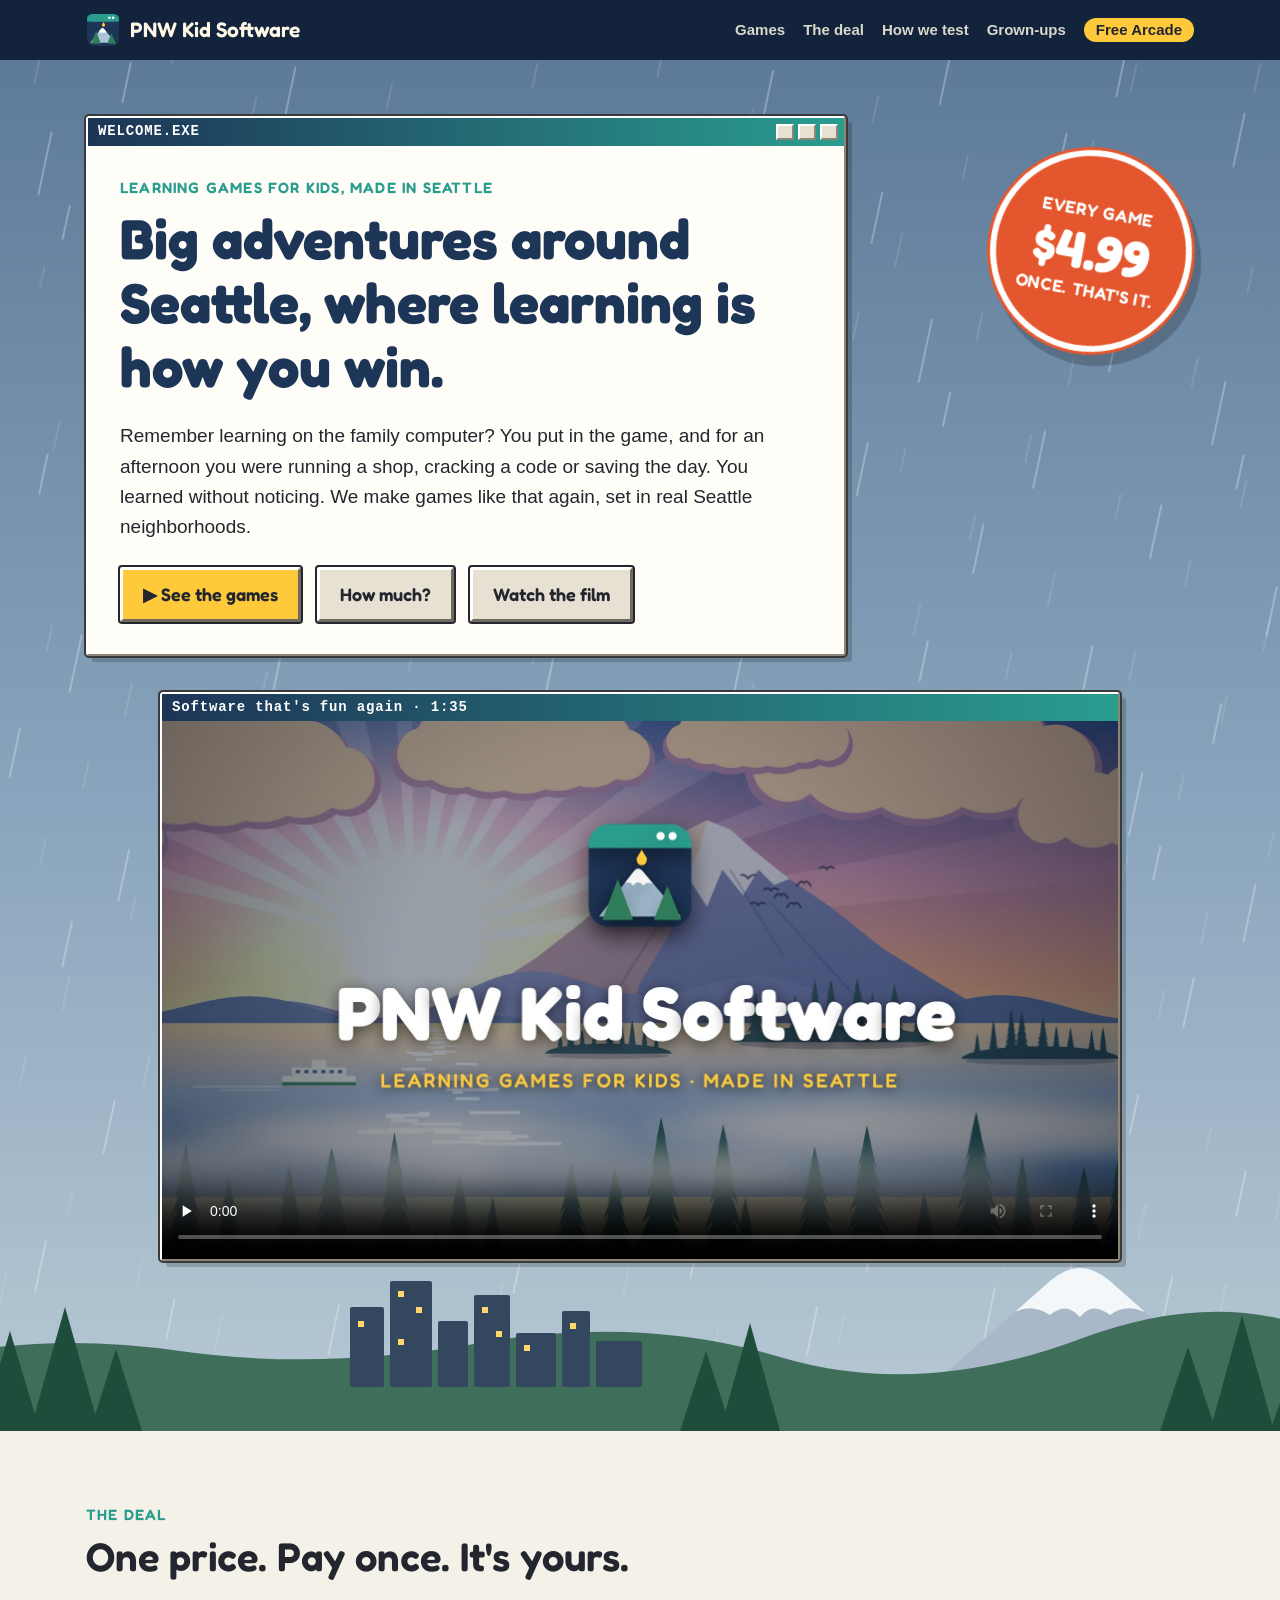
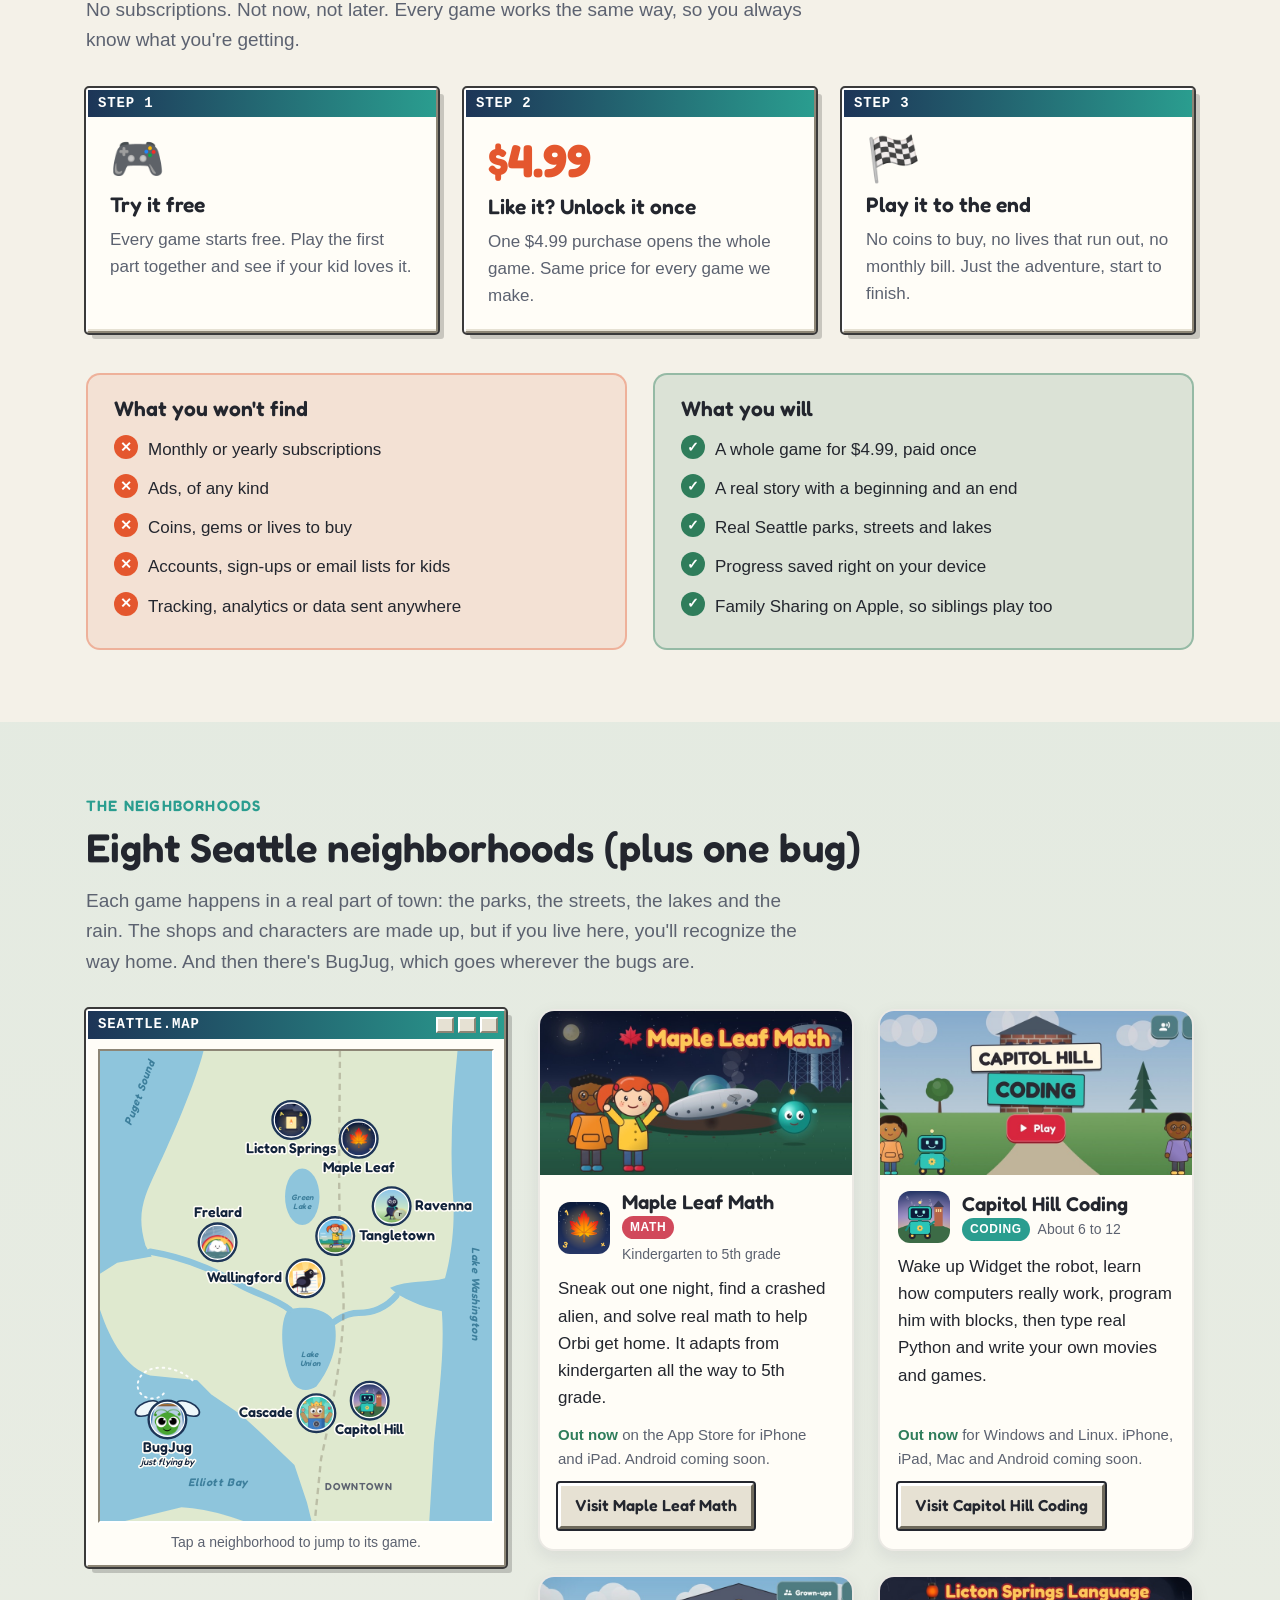
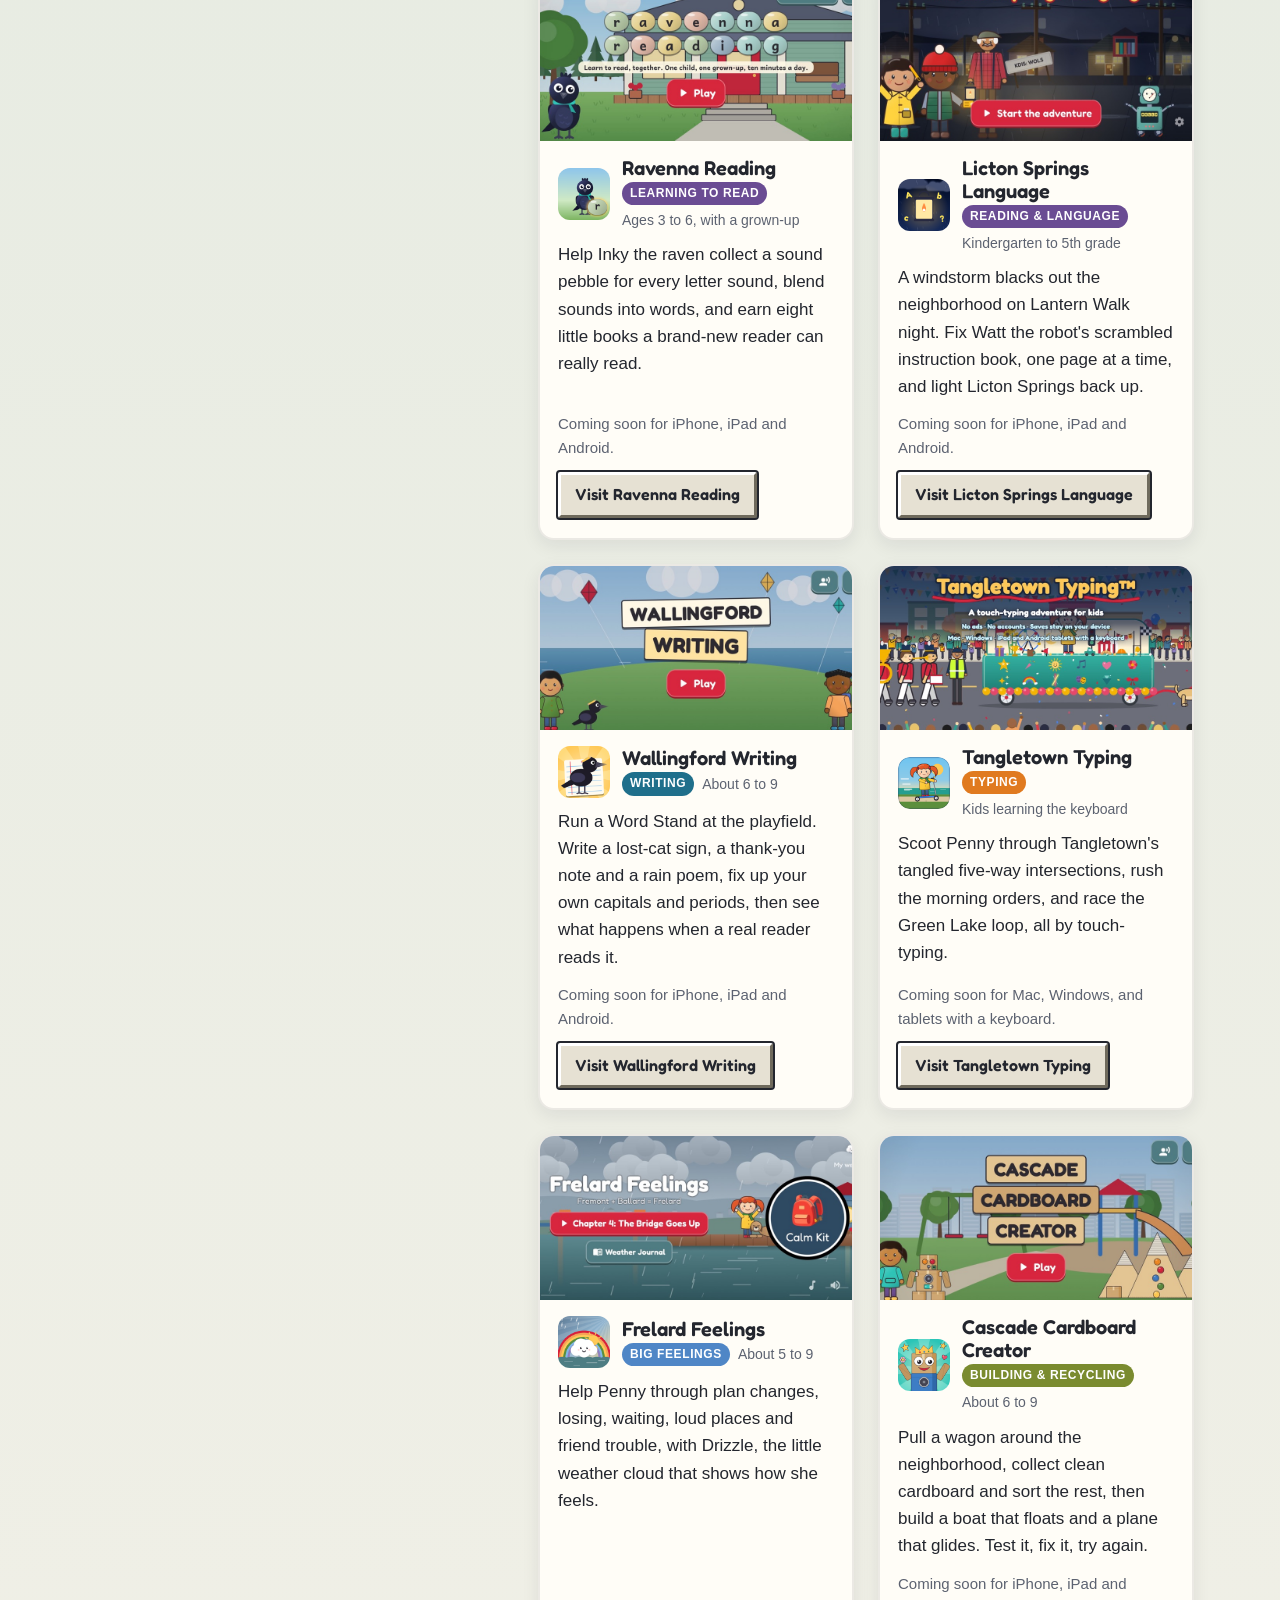
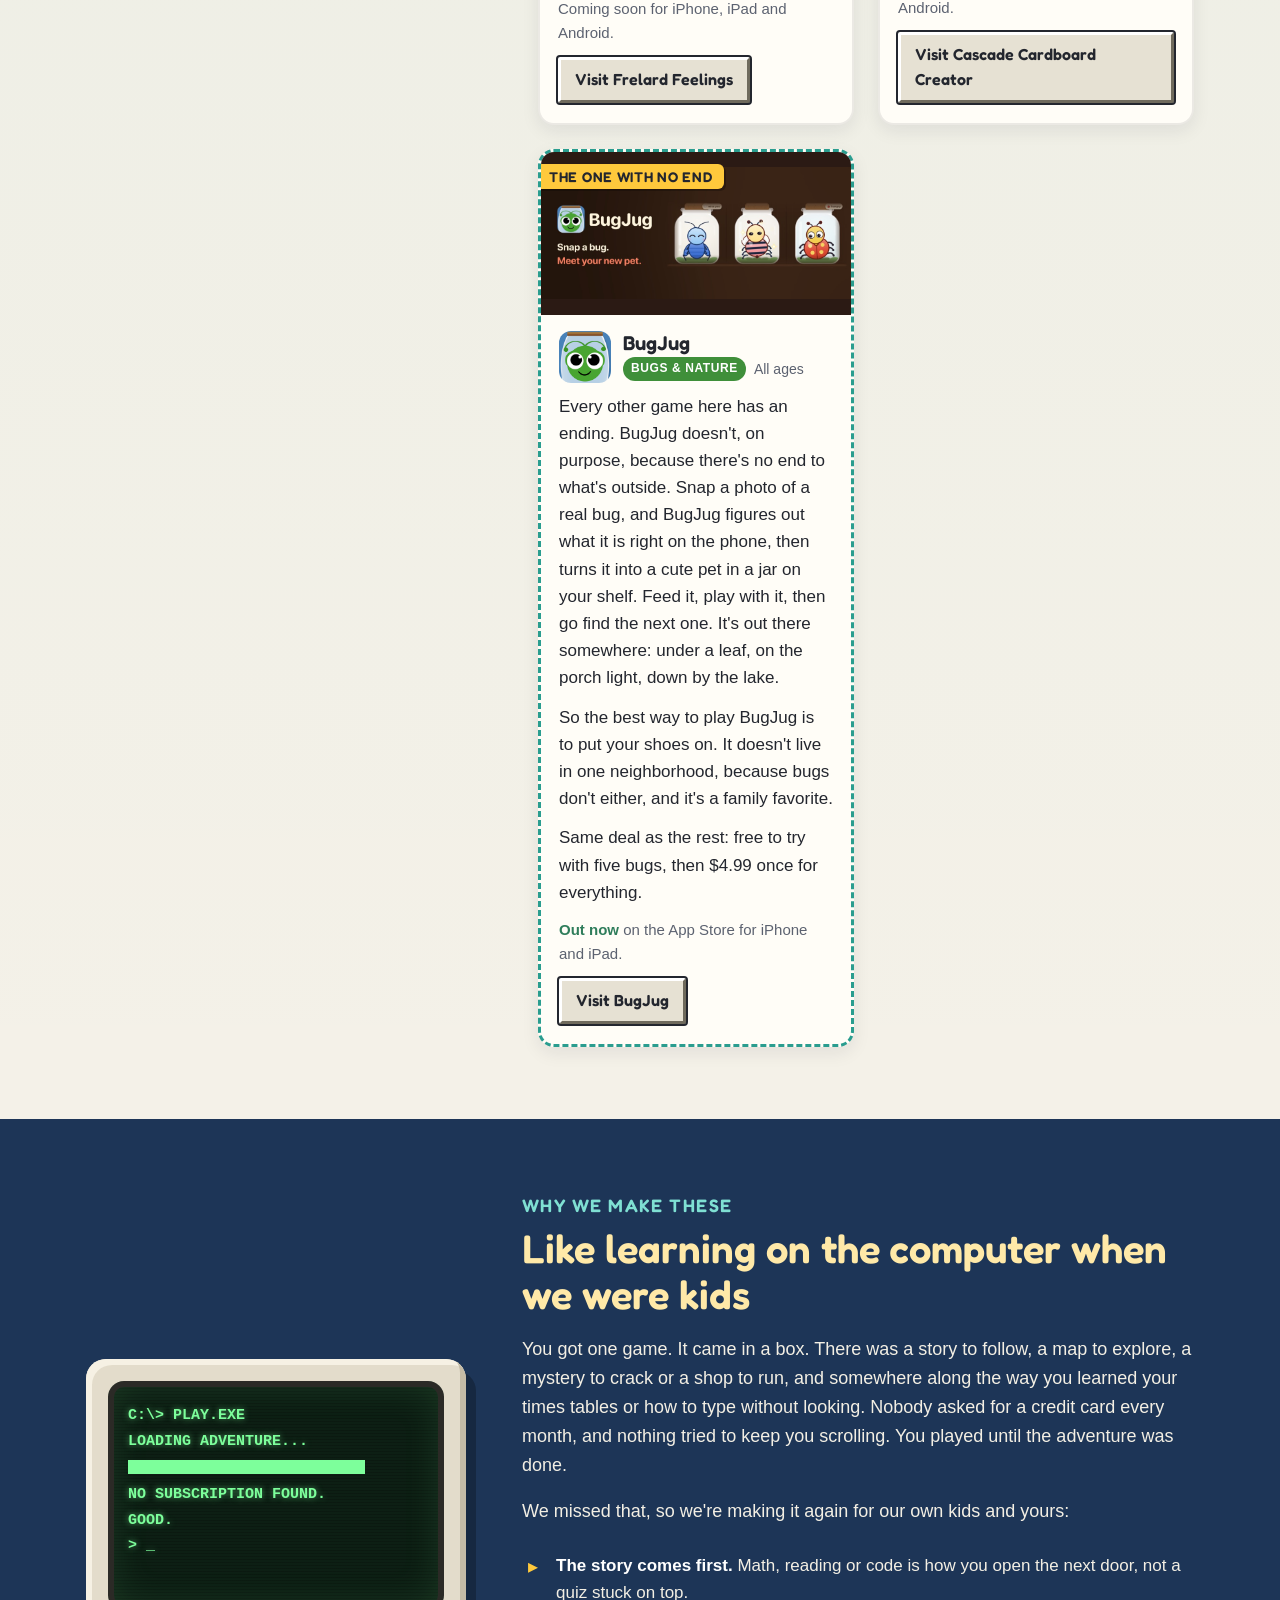
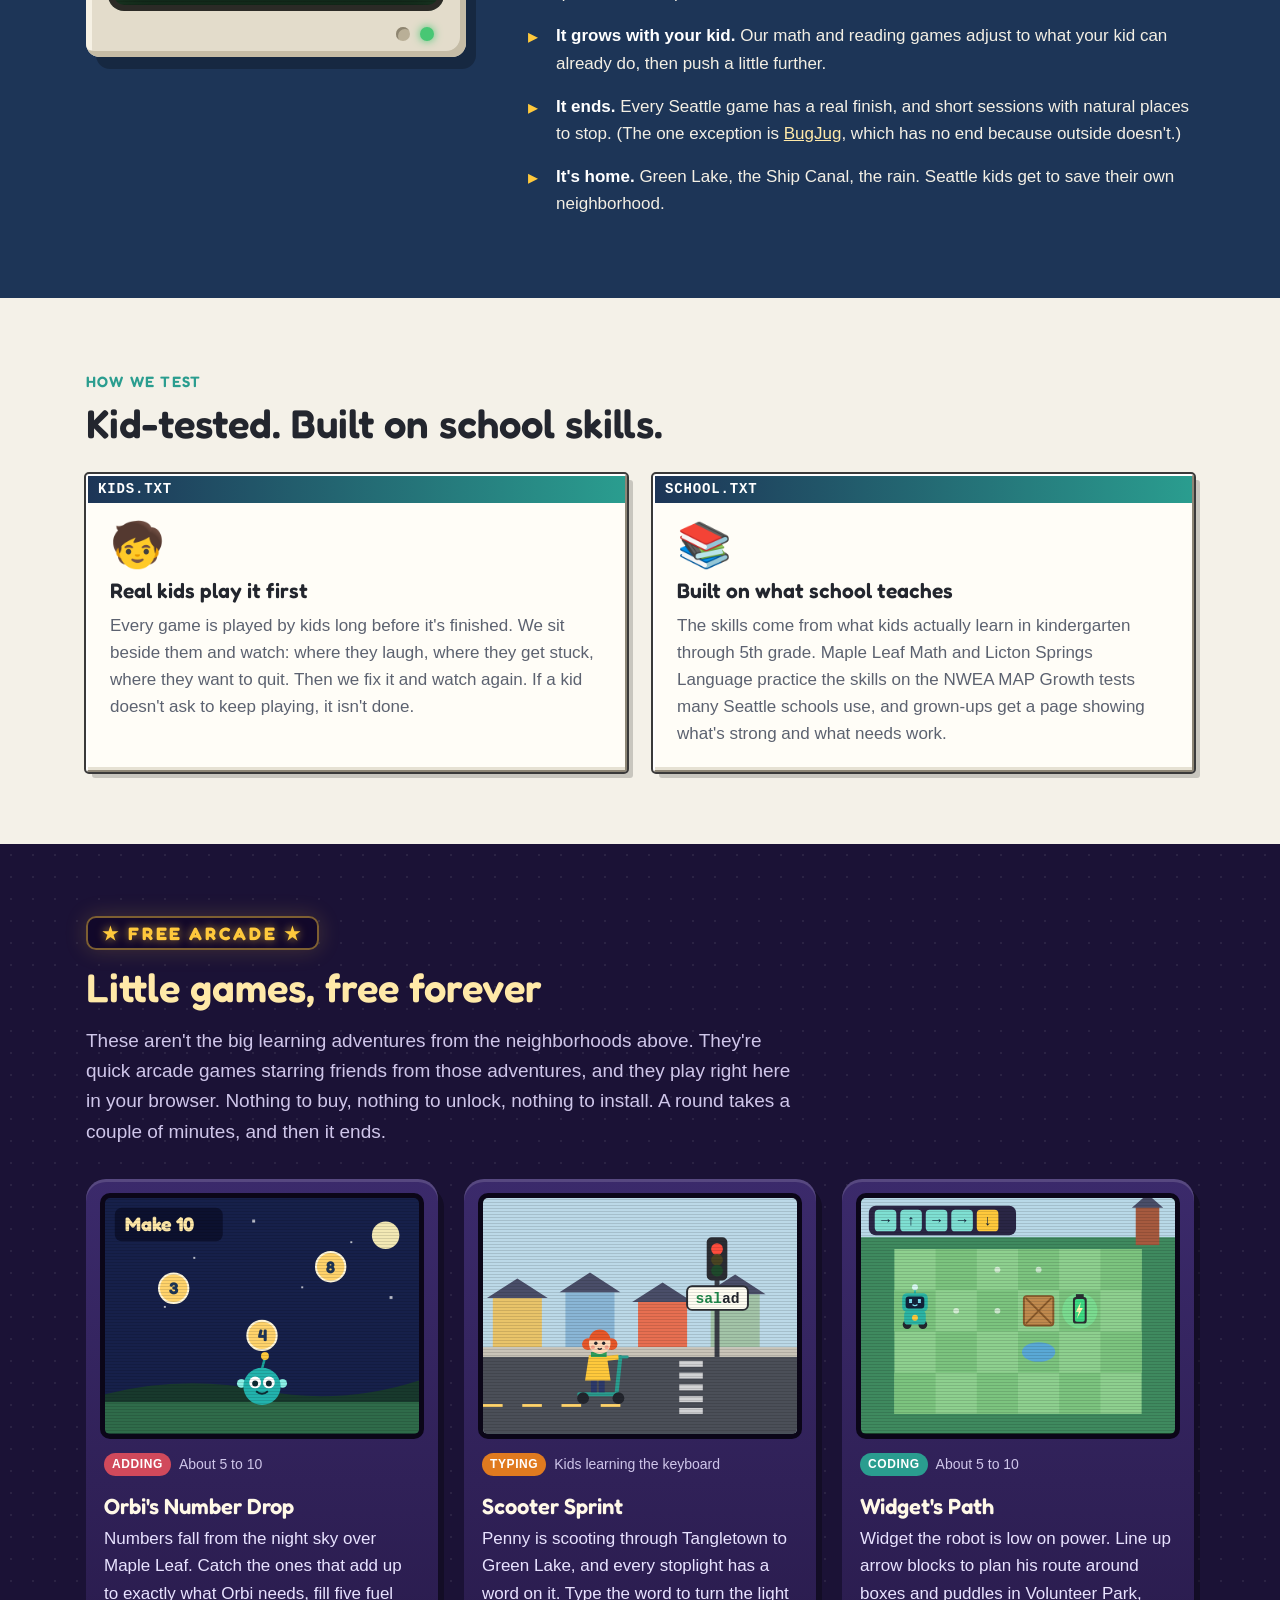
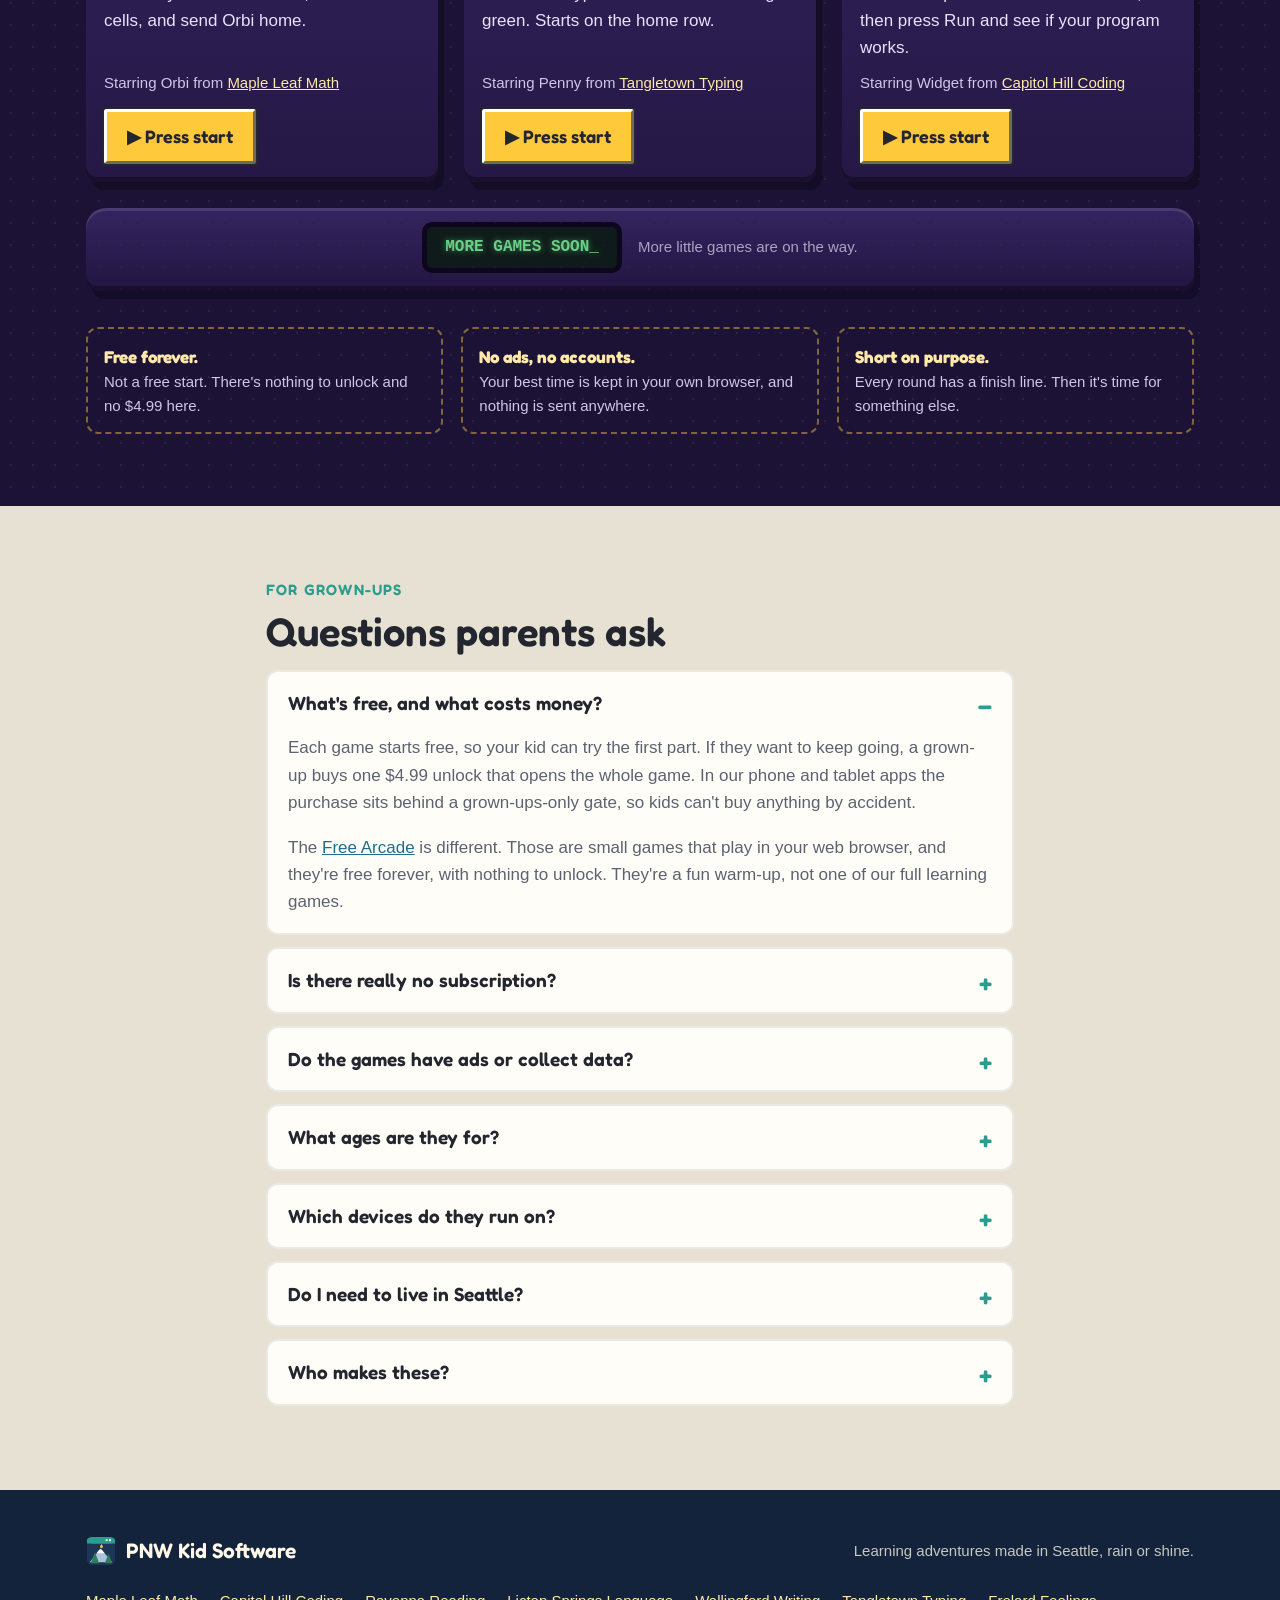
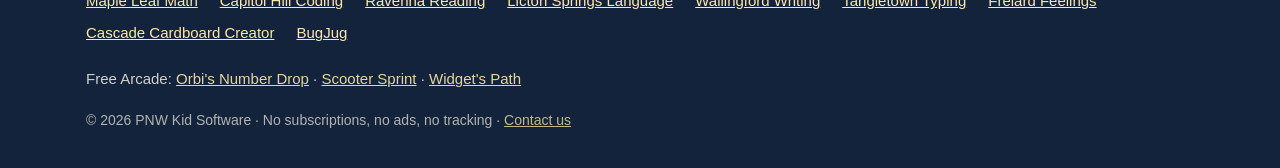
==== commit cdba3ca9: "Add Widget's Path to the Free Arcade, and give Penny two eyes Widget's Path is a coding puzzle: line" ====
--- a/index.html
+++ b/index.html
@@ -458,10 +458,12 @@
               <path d="M-12 -36 H6 L10 -10 H-16 Z" fill="#ffc93c"/>
               <path d="M2 -32 L18 -34" stroke="#ffc93c" stroke-width="5"/>
               <rect x="-10" y="-39" width="16" height="5" fill="#2f9e5b"/>
-              <circle cx="-12" cy="-48" r="6" fill="#e8582a"/><circle cx="9" cy="-49" r="5" fill="#e8582a"/>
-              <circle cx="-1" cy="-48" r="10" fill="#ffd9b8"/>
-              <path d="M-11 -52 A10 10 0 0 1 9 -52 Z" fill="#e8582a"/>
-              <circle cx="4" cy="-48" r="1.6" fill="#23262e"/>
+              <circle cx="-13" cy="-47" r="6" fill="#e8582a"/><circle cx="11" cy="-47" r="6" fill="#e8582a"/>
+              <circle cx="-1" cy="-48" r="11" fill="#ffd9b8"/>
+              <path d="M-12 -51 A11 11 0 0 1 10 -51 Z" fill="#e8582a"/>
+              <circle cx="-5" cy="-48" r="1.7" fill="#23262e"/><circle cx="3" cy="-48" r="1.7" fill="#23262e"/>
+              <circle cx="-8" cy="-44" r="2" fill="#f08c78" opacity=".7"/><circle cx="6" cy="-44" r="2" fill="#f08c78" opacity=".7"/>
+              <path d="M-3.1 -42.9 A3 3 0 0 0 1.1 -42.9" fill="none" stroke="#23262e" stroke-width="1.3"/>
             </g>
           </svg>
         </a>
@@ -474,8 +476,59 @@
         </div>
       </article>
 
+      <article class="cab">
+        <a class="cab-screen" href="arcade/widgets-path/" tabindex="-1" aria-hidden="true">
+          <svg viewBox="0 0 320 240">
+            <rect width="320" height="240" fill="#3f8a5f"/>
+            <rect width="320" height="40" fill="#b9d9e8"/>
+            <rect x="280" y="8" width="24" height="40" fill="#a65a3f"/><path d="M276 10 L292 -4 L308 10 Z" fill="#4a4e69"/>
+            <g>
+              <rect x="34" y="52" width="252" height="168" fill="#8ed08f"/>
+              <g fill="#7cc47f">
+                <rect x="76" y="52" width="42" height="42"/><rect x="160" y="52" width="42" height="42"/><rect x="244" y="52" width="42" height="42"/>
+                <rect x="34" y="94" width="42" height="42"/><rect x="118" y="94" width="42" height="42"/><rect x="202" y="94" width="42" height="42"/>
+                <rect x="76" y="136" width="42" height="42"/><rect x="160" y="136" width="42" height="42"/><rect x="244" y="136" width="42" height="42"/>
+                <rect x="34" y="178" width="42" height="42"/><rect x="118" y="178" width="42" height="42"/><rect x="202" y="178" width="42" height="42"/>
+              </g>
+              <rect x="166" y="100" width="30" height="30" rx="3" fill="#c08a4e" stroke="#8a5a2b" stroke-width="2"/>
+              <path d="M168 102 L194 128 M194 102 L168 128" stroke="#8a5a2b" stroke-width="2"/>
+              <ellipse cx="181" cy="157" rx="17" ry="10" fill="#5aa9d6"/>
+              <g fill="rgba(255,255,255,.6)"><circle cx="97" cy="115" r="3"/><circle cx="139" cy="115" r="3"/><circle cx="139" cy="73" r="3"/><circle cx="181" cy="73" r="3"/></g>
+              <circle cx="223" cy="115" r="18" fill="rgba(120,255,170,.4)"/>
+              <rect x="216" y="101" width="14" height="27" rx="3" fill="#2b2d33"/><rect x="219" y="98" width="8" height="4" fill="#2b2d33"/>
+              <rect x="218" y="103" width="10" height="23" rx="2" fill="#3ddc84"/>
+              <path d="M224 106 L219 116 L222 116 L220 123 L226 112 L223 112 Z" fill="#fff8b0"/>
+            </g>
+            <g transform="translate(55 115)">
+              <circle cx="-8" cy="14" r="4.5" fill="#23262e"/><circle cx="8" cy="14" r="4.5" fill="#23262e"/>
+              <rect x="-11" y="0" width="22" height="14" rx="4" fill="#2bb5a5"/><circle cy="7" r="3" fill="#ffc93c"/>
+              <path d="M0 -17 V-22" stroke="#2bb5a5" stroke-width="2"/><circle cy="-24" r="3" fill="#d8f7f3"/>
+              <rect x="-13" y="-18" width="26" height="19" rx="5" fill="#2bb5a5"/>
+              <rect x="-9.5" y="-14.5" width="19" height="12" rx="3" fill="#12233b"/>
+              <rect x="-6" y="-12" width="3" height="4" fill="#7fe0f0"/><rect x="3" y="-12" width="3" height="4" fill="#7fe0f0"/>
+              <path d="M-2.5 -6.5 Q0 -4 2.5 -6.5" fill="none" stroke="#7fe0f0" stroke-width="1.2"/>
+            </g>
+            <rect x="8" y="8" width="150" height="30" rx="7" fill="#12082a" opacity=".85"/>
+            <g font-family="Fredoka, sans-serif" font-weight="700" font-size="15" fill="#12233b" text-anchor="middle">
+              <rect x="14" y="12" width="22" height="22" rx="4" fill="#7fe0d3"/><text x="25" y="28">→</text>
+              <rect x="40" y="12" width="22" height="22" rx="4" fill="#7fe0d3"/><text x="51" y="28">↑</text>
+              <rect x="66" y="12" width="22" height="22" rx="4" fill="#7fe0d3"/><text x="77" y="28">→</text>
+              <rect x="92" y="12" width="22" height="22" rx="4" fill="#7fe0d3"/><text x="103" y="28">→</text>
+              <rect x="118" y="12" width="22" height="22" rx="4" fill="#ffc93c"/><text x="129" y="28">↓</text>
+            </g>
+          </svg>
+        </a>
+        <div class="cab-body">
+          <p class="tags"><span class="tag t-code">Coding</span><span>About 5 to 10</span></p>
+          <h3>Widget's Path</h3>
+          <p>Widget the robot is low on power. Line up arrow blocks to plan his route around boxes and puddles in Volunteer Park, then press Run and see if your program works.</p>
+          <p class="cab-who">Starring Widget from <a href="#capitol-hill-coding">Capitol Hill Coding</a></p>
+          <a class="btn btn-go" href="arcade/widgets-path/">&#9654;&nbsp;Press start</a>
+        </div>
+      </article>
+
       <div class="cab cab-soon">
-        <p class="soon-screen" aria-hidden="true">MORE<br>GAMES<br>SOON<span class="cursor">_</span></p>
+        <p class="soon-screen" aria-hidden="true">MORE GAMES SOON<span class="cursor">_</span></p>
         <p>More little games are on the way.</p>
       </div>
     </div>
@@ -545,7 +598,7 @@
       <li><a href="https://cascadecardboardcreator.github.io/">Cascade Cardboard Creator</a></li>
       <li><a href="https://timothycrosley.github.io/bug-jug.github.io/">BugJug</a></li>
     </ul>
-    <p class="foot-arcade">Free Arcade: <a href="arcade/number-drop/">Orbi's Number Drop</a> · <a href="arcade/scooter-sprint/">Scooter Sprint</a></p>
+    <p class="foot-arcade">Free Arcade: <a href="arcade/number-drop/">Orbi's Number Drop</a> · <a href="arcade/scooter-sprint/">Scooter Sprint</a> · <a href="arcade/widgets-path/">Widget's Path</a></p>
     <p class="fine">© 2026 PNW Kid Software · No subscriptions, no ads, no tracking · <a href="mailto:bugjugapp@gmail.com">Contact us</a></p>
   </div>
 </footer>
--- a/style.css
+++ b/style.css
@@ -367,7 +367,7 @@
   text-shadow: 0 0 10px rgba(255, 201, 60, .7);
   box-shadow: inset 0 0 0 2px rgba(255, 201, 60, .45), 0 0 22px rgba(255, 201, 60, .18);
 }
-.cabs { display: grid; grid-template-columns: 1fr 1fr minmax(180px, .55fr); gap: 26px; align-items: stretch; }
+.cabs { display: grid; grid-template-columns: repeat(3, 1fr); gap: 26px; align-items: stretch; }
 .cab {
   background: linear-gradient(180deg, #3b2a6b, #251845);
   border-radius: 20px 20px 12px 12px; padding: 14px 14px 18px;
@@ -386,7 +386,8 @@
 .cab .tags { color: #cfc6ea; }
 .cab-who { font-size: 15px; color: #cfc6ea; margin-top: auto !important; }
 .cab .btn { align-self: flex-start; margin-top: 4px; }
-.cab-soon { align-items: center; justify-content: center; text-align: center; opacity: .8; }
+.cab-soon { grid-column: 1 / -1; flex-direction: row; gap: 16px; align-items: center; justify-content: center; text-align: center; opacity: .8; }
+.cab-soon .soon-screen { width: auto; margin: 0; padding: 10px 18px; font-size: 16px; }
 .soon-screen {
   margin: 0 0 12px; width: 100%; padding: 28px 10px; border-radius: 10px; border: 5px solid #0b0618;
   background: #0d1f14; color: #7dff9b; font: 700 22px/1.3 ui-monospace, Menlo, monospace;
@@ -398,9 +399,6 @@
 .arcade-rules b { color: #ffe9a8; display: block; font-family: "Fredoka", sans-serif; font-size: 17px; }
 @media (max-width: 960px) {
   .cabs { grid-template-columns: 1fr 1fr; }
-  .cab-soon { grid-column: 1 / -1; flex-direction: row; gap: 16px; }
-  .cab-soon .soon-screen { width: auto; margin: 0; padding: 10px 18px; font-size: 16px; }
-  .cab-soon .soon-screen br { display: none; }
 }
 @media (max-width: 680px) {
   .cabs, .arcade-rules { grid-template-columns: 1fr; }
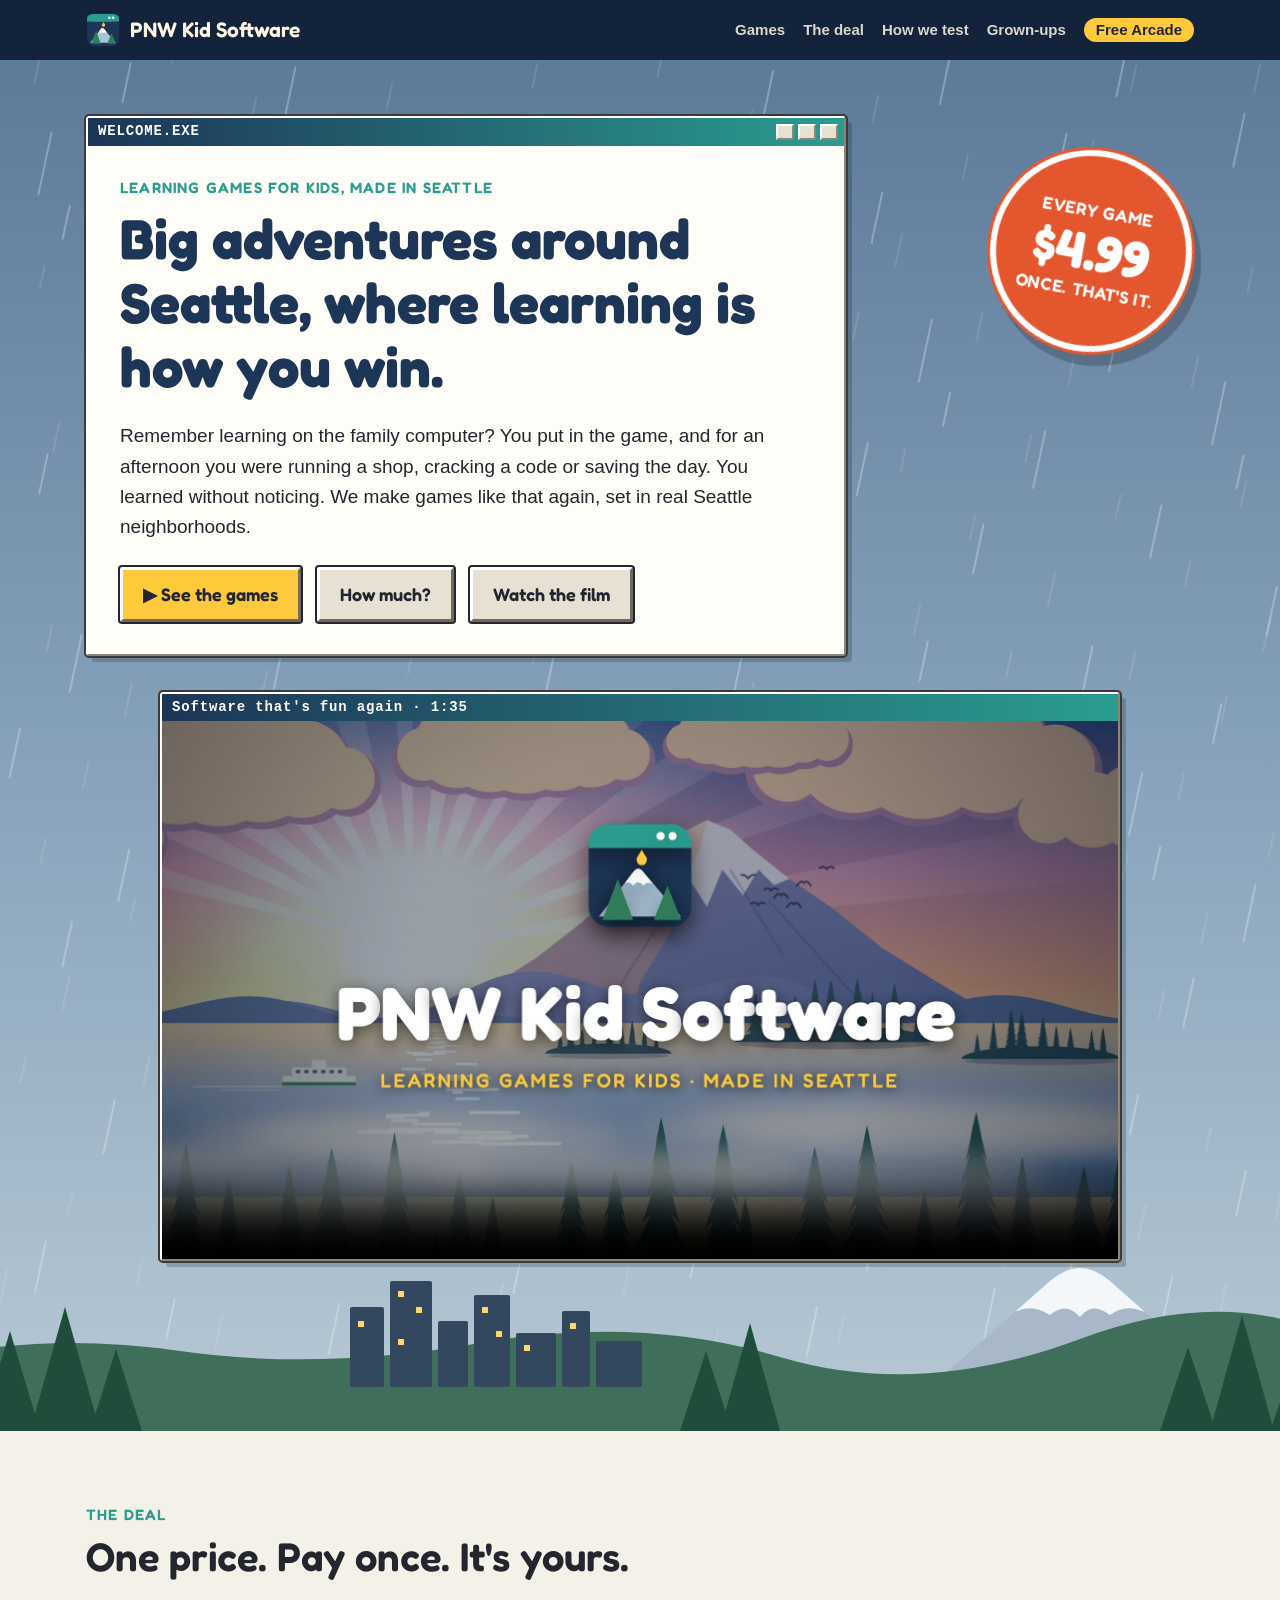
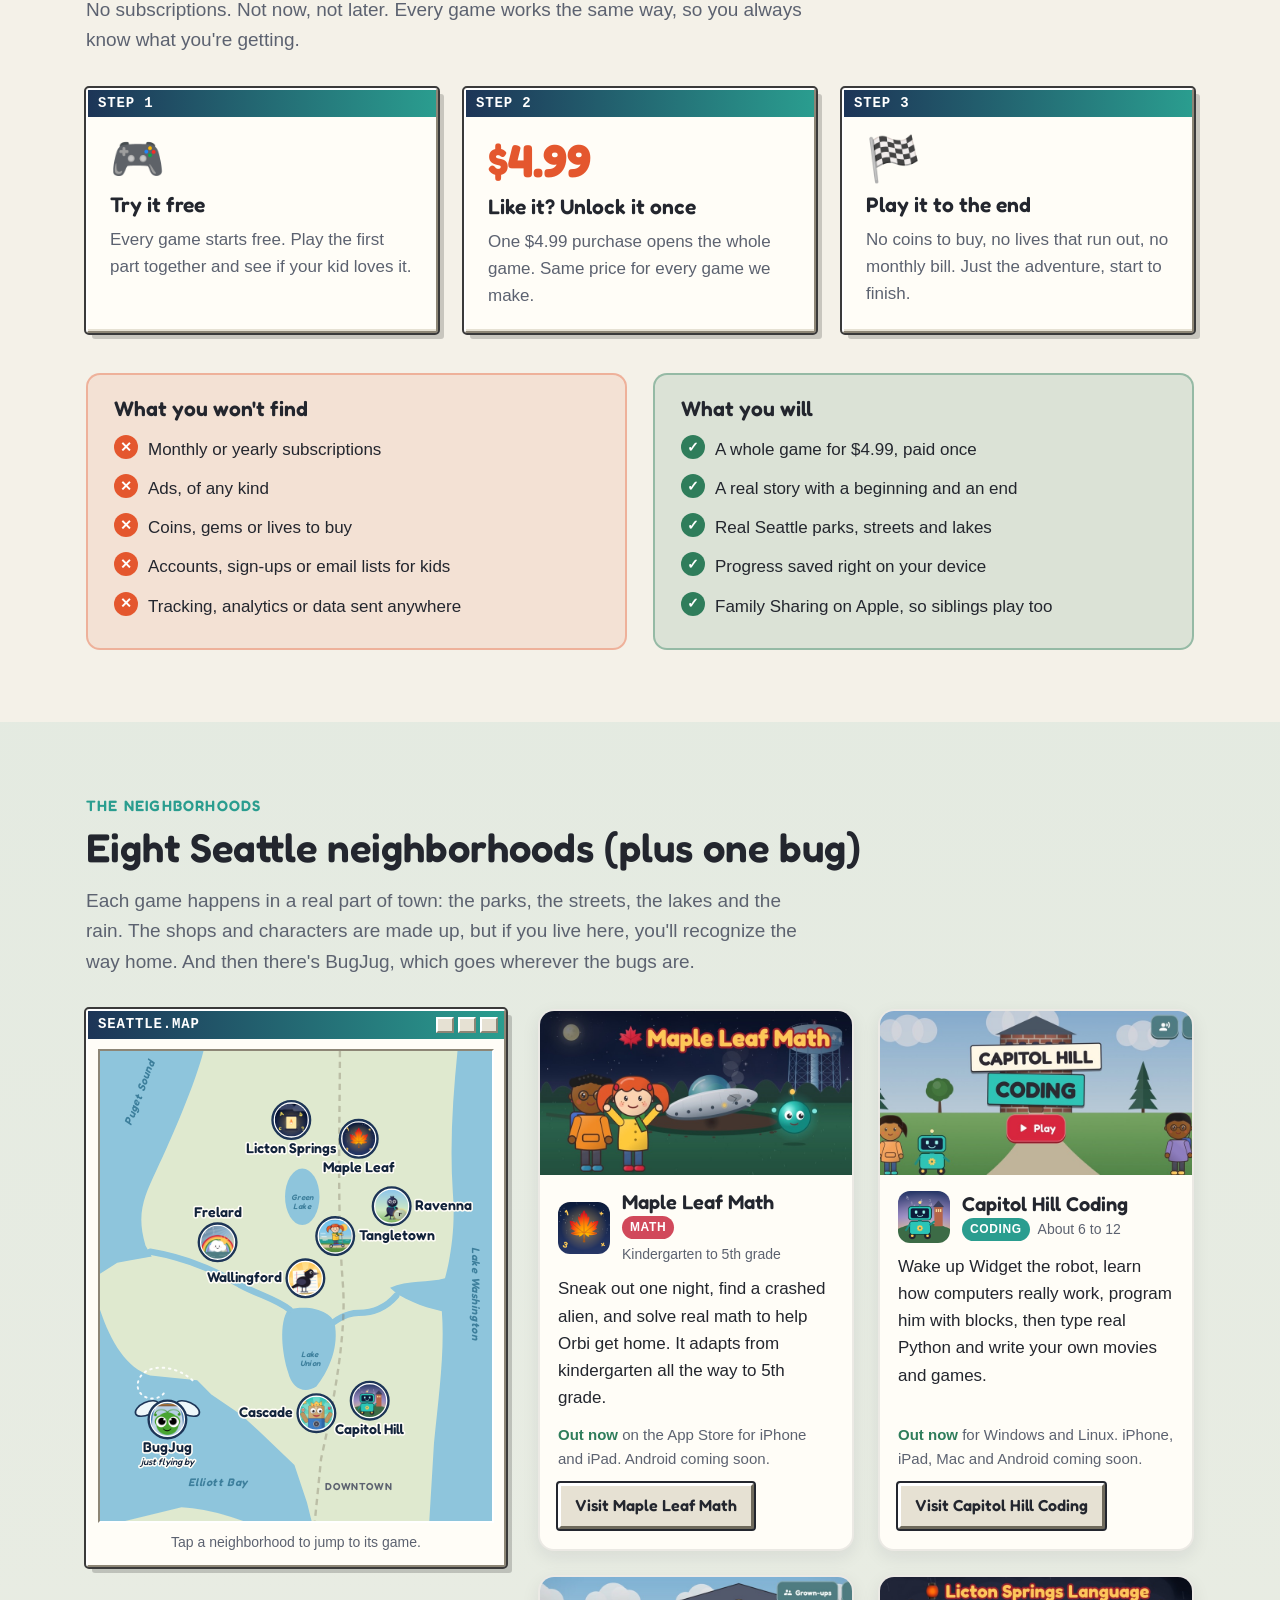
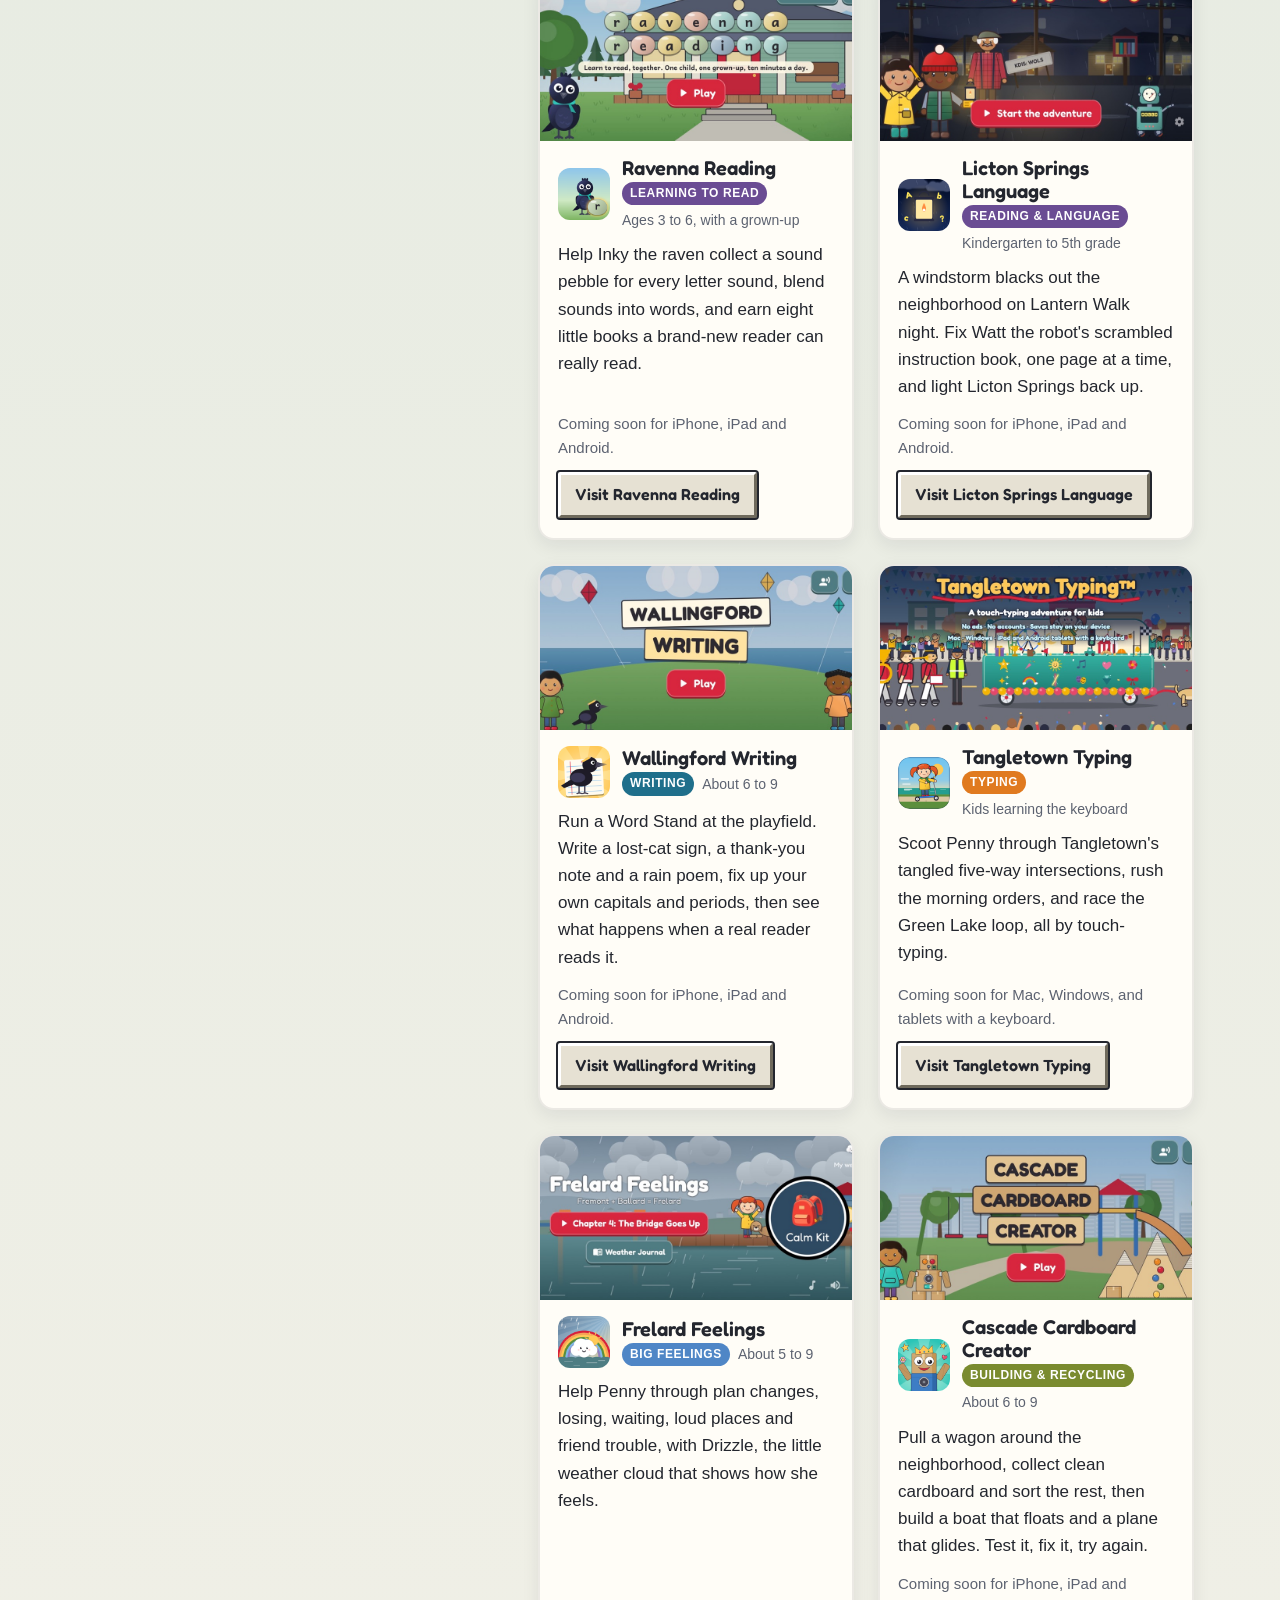
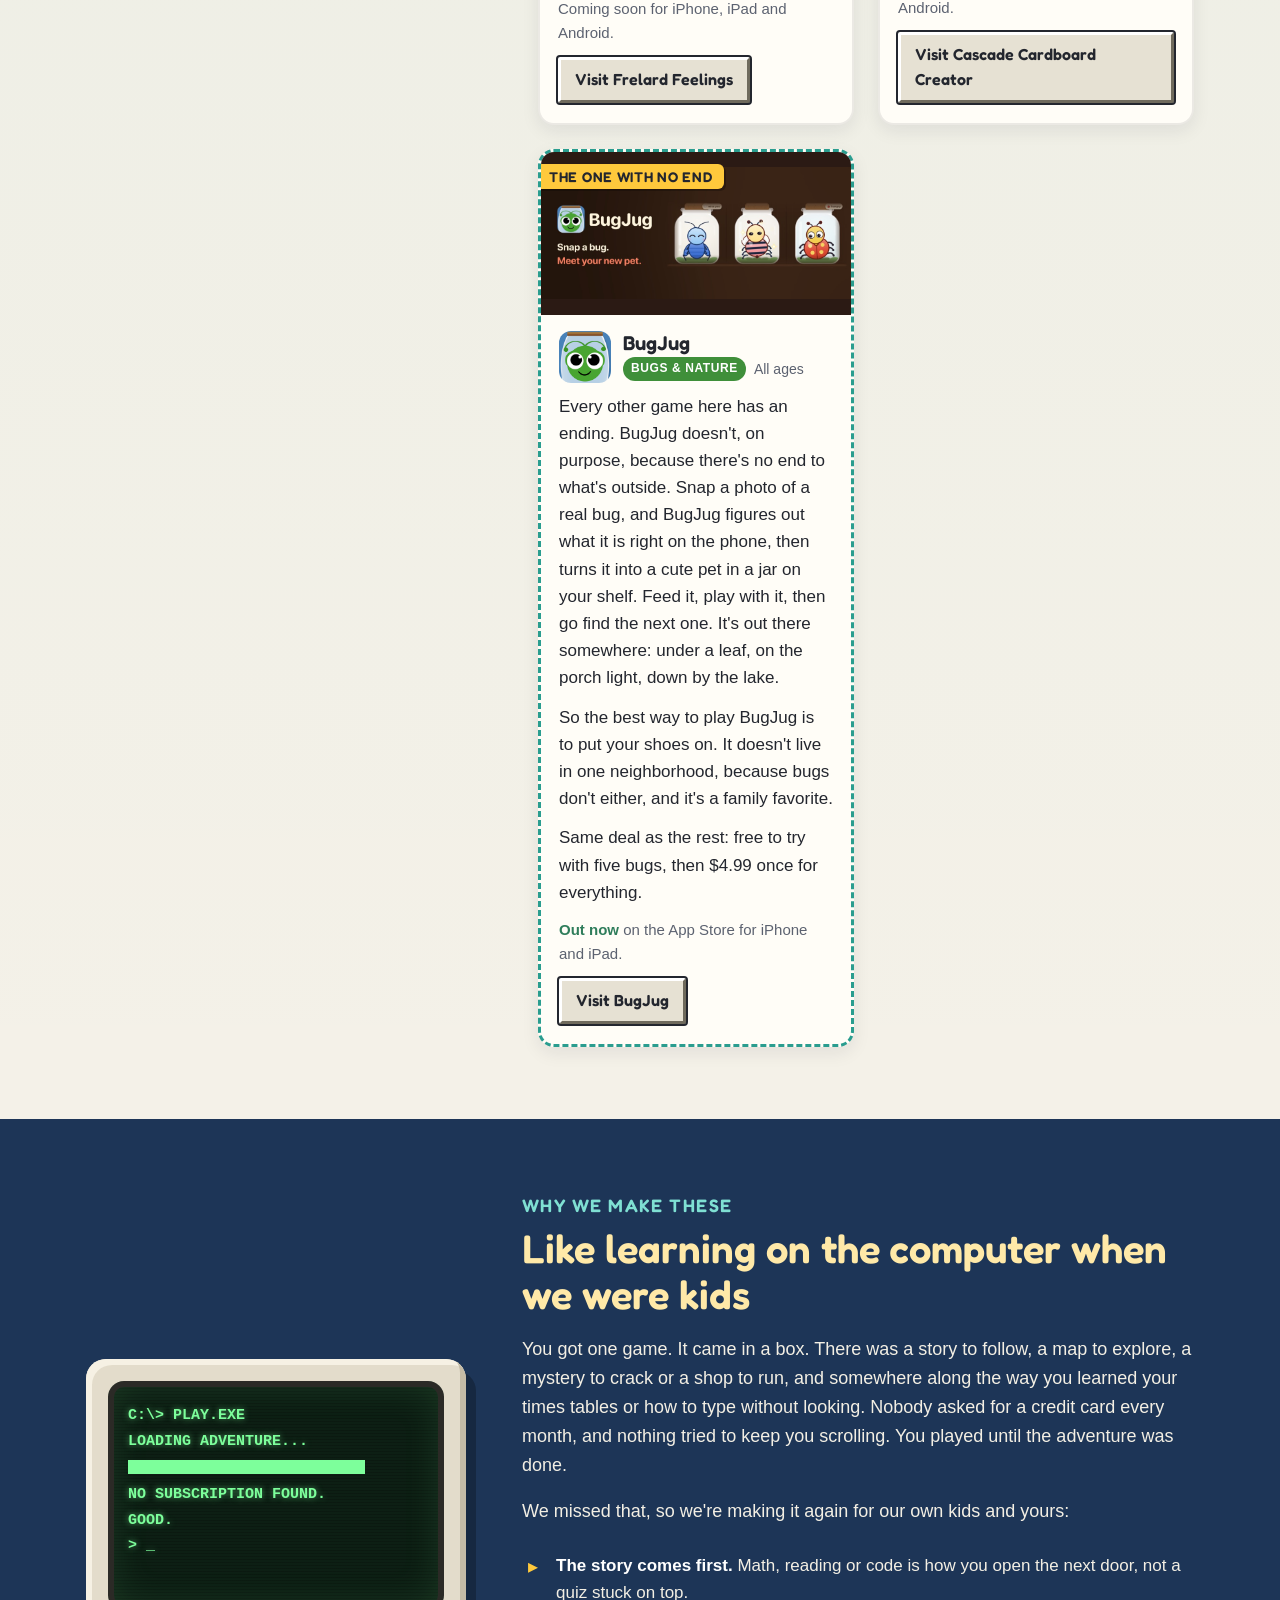
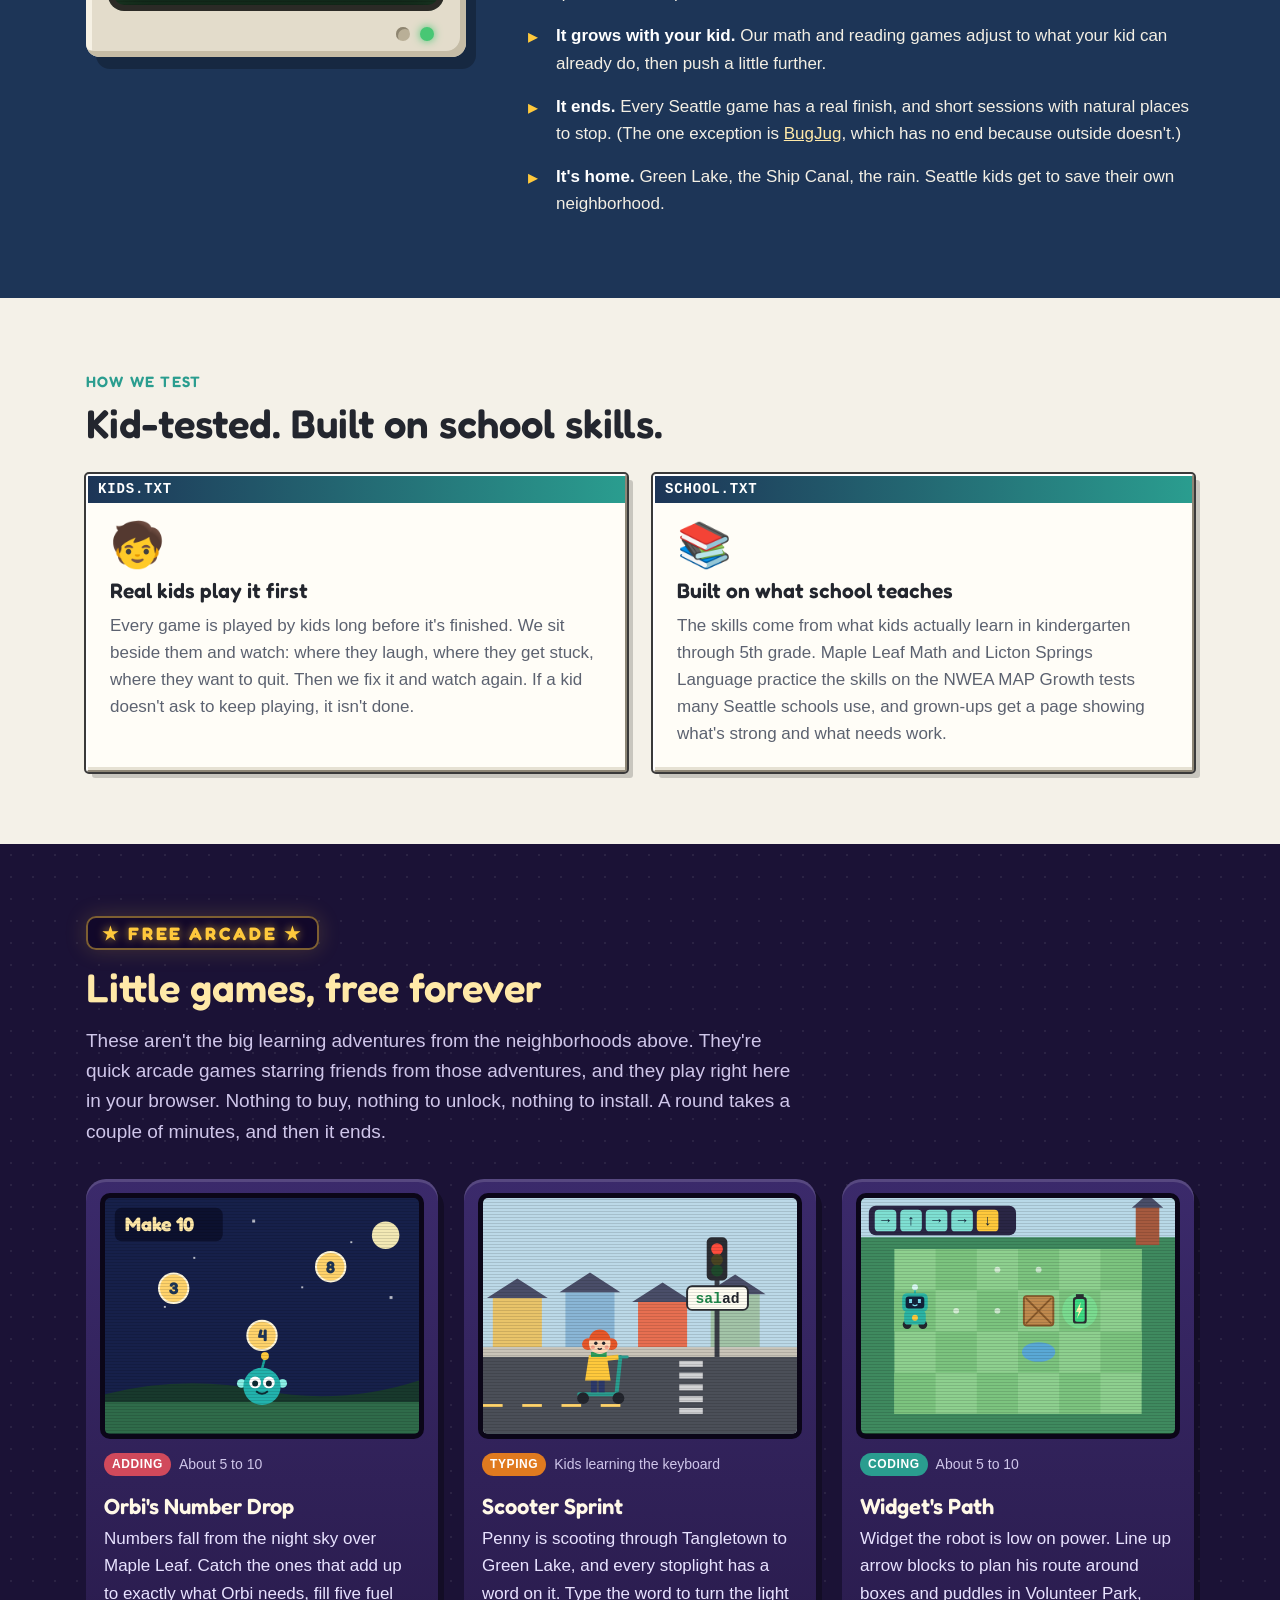
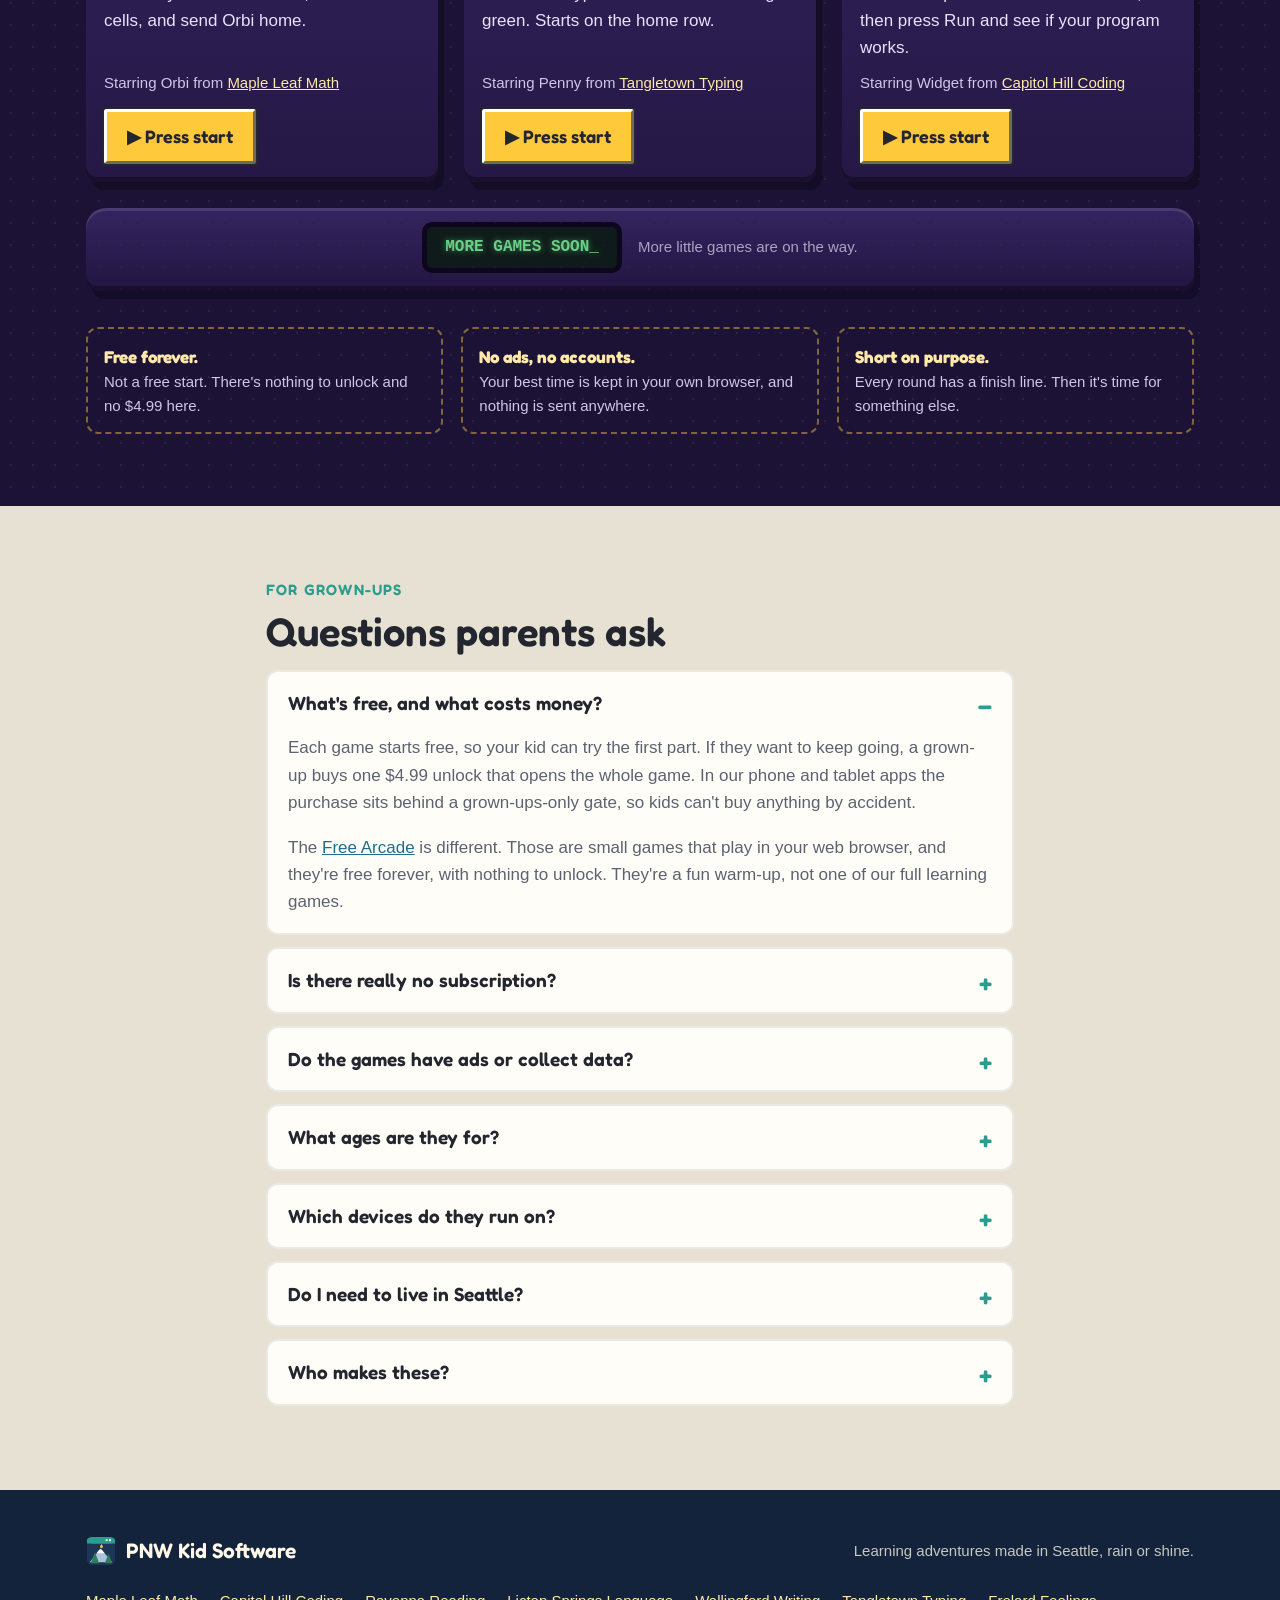
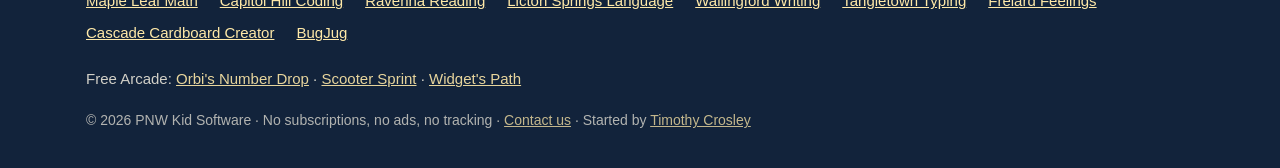
==== commit e76ceb6c: "Footer: started by Timothy Crosley, linked to his site Co-Authored-By: Claude Opus 5.5 <noreply@anth" ====
--- a/index.html
+++ b/index.html
@@ -599,7 +599,7 @@
       <li><a href="https://timothycrosley.github.io/bug-jug.github.io/">BugJug</a></li>
     </ul>
     <p class="foot-arcade">Free Arcade: <a href="arcade/number-drop/">Orbi's Number Drop</a> · <a href="arcade/scooter-sprint/">Scooter Sprint</a> · <a href="arcade/widgets-path/">Widget's Path</a></p>
-    <p class="fine">© 2026 PNW Kid Software · No subscriptions, no ads, no tracking · <a href="mailto:bugjugapp@gmail.com">Contact us</a></p>
+    <p class="fine">© 2026 PNW Kid Software · No subscriptions, no ads, no tracking · <a href="mailto:bugjugapp@gmail.com">Contact us</a> · Started by <a href="https://timothycrosley.com">Timothy Crosley</a></p>
   </div>
 </footer>
 
